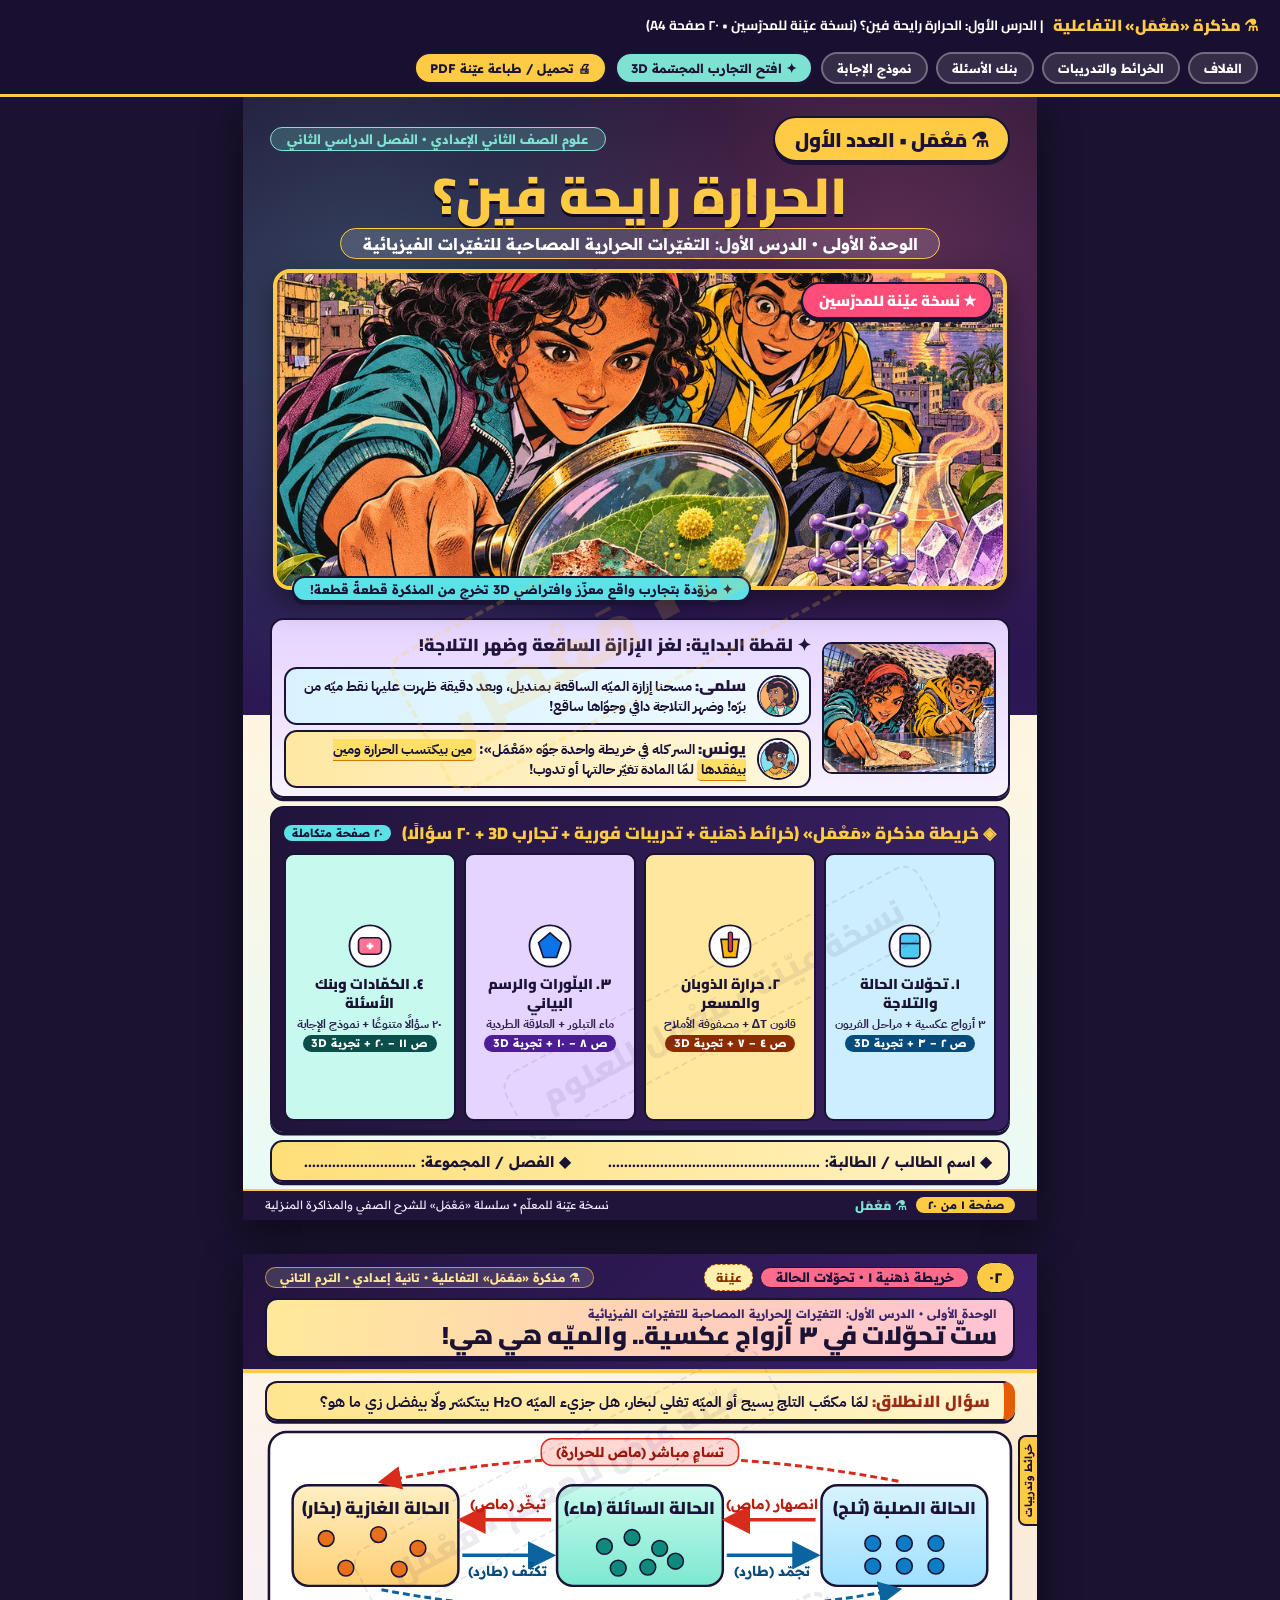
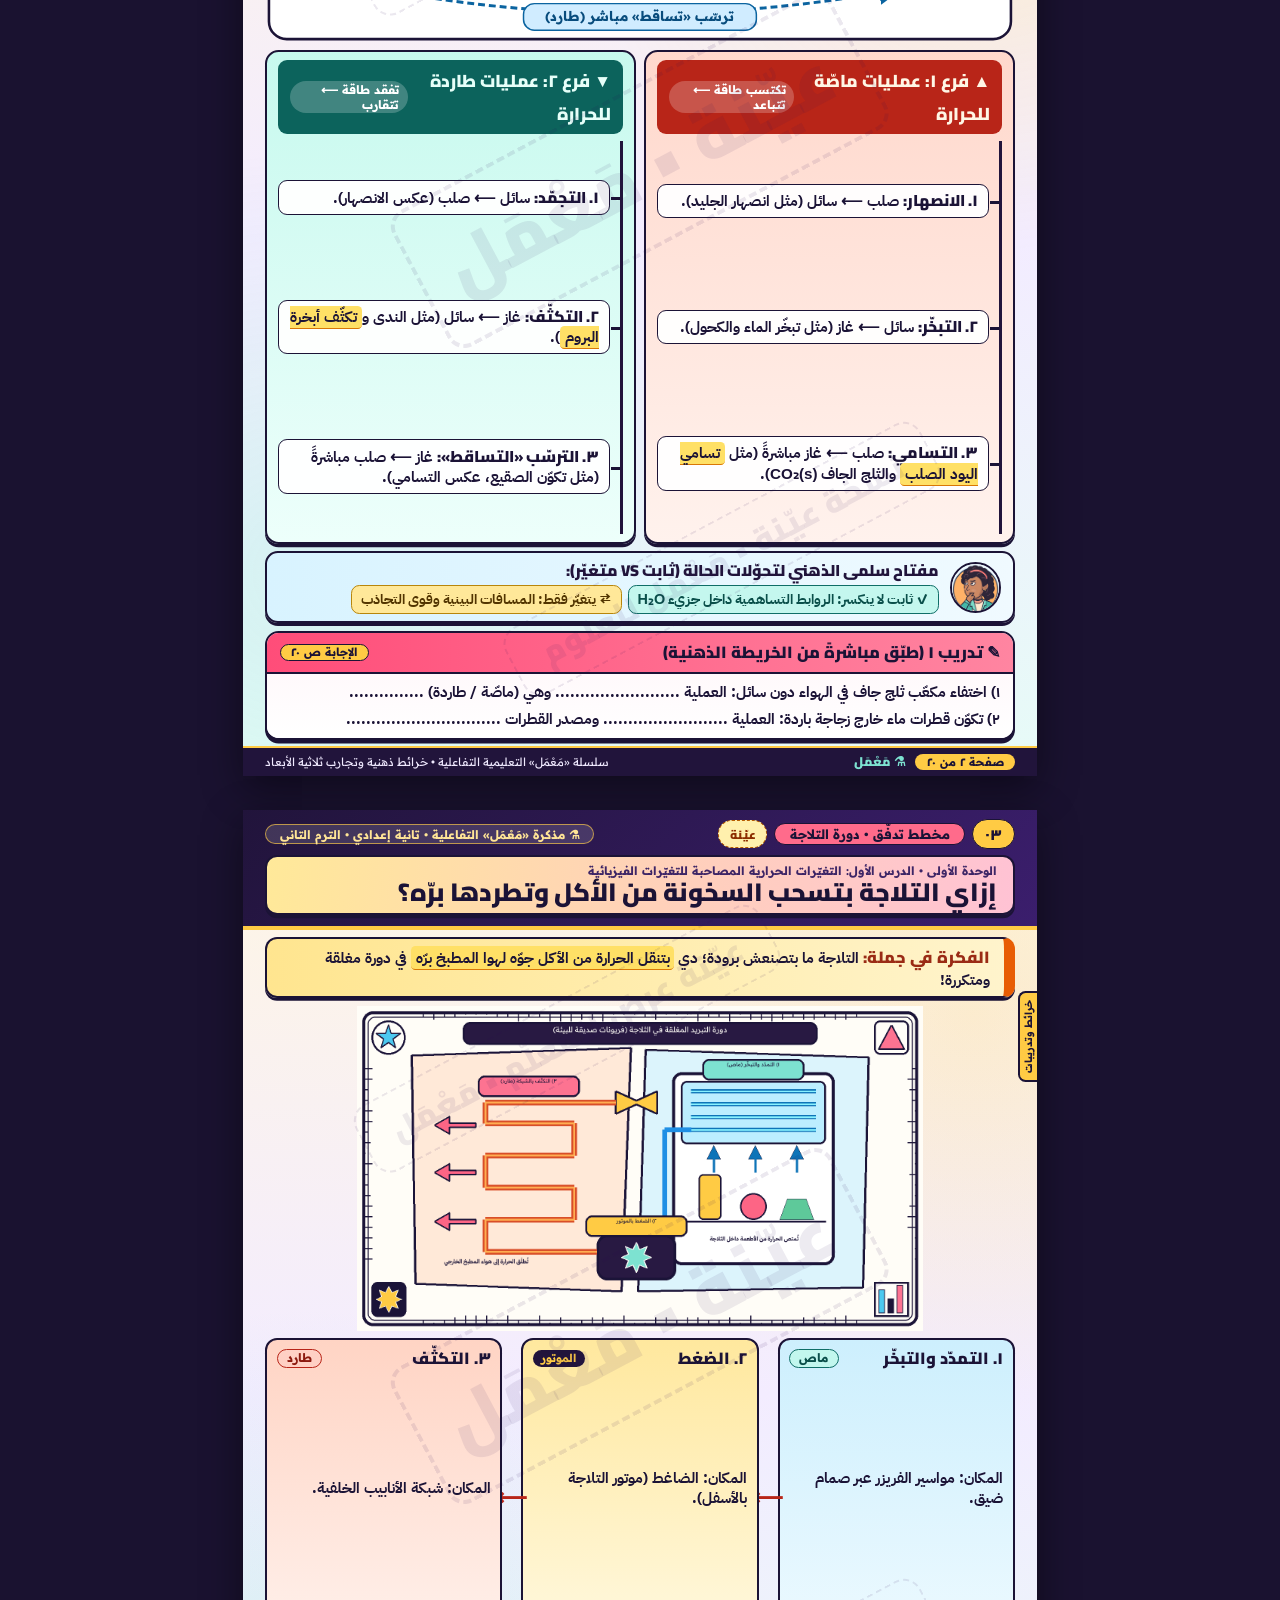
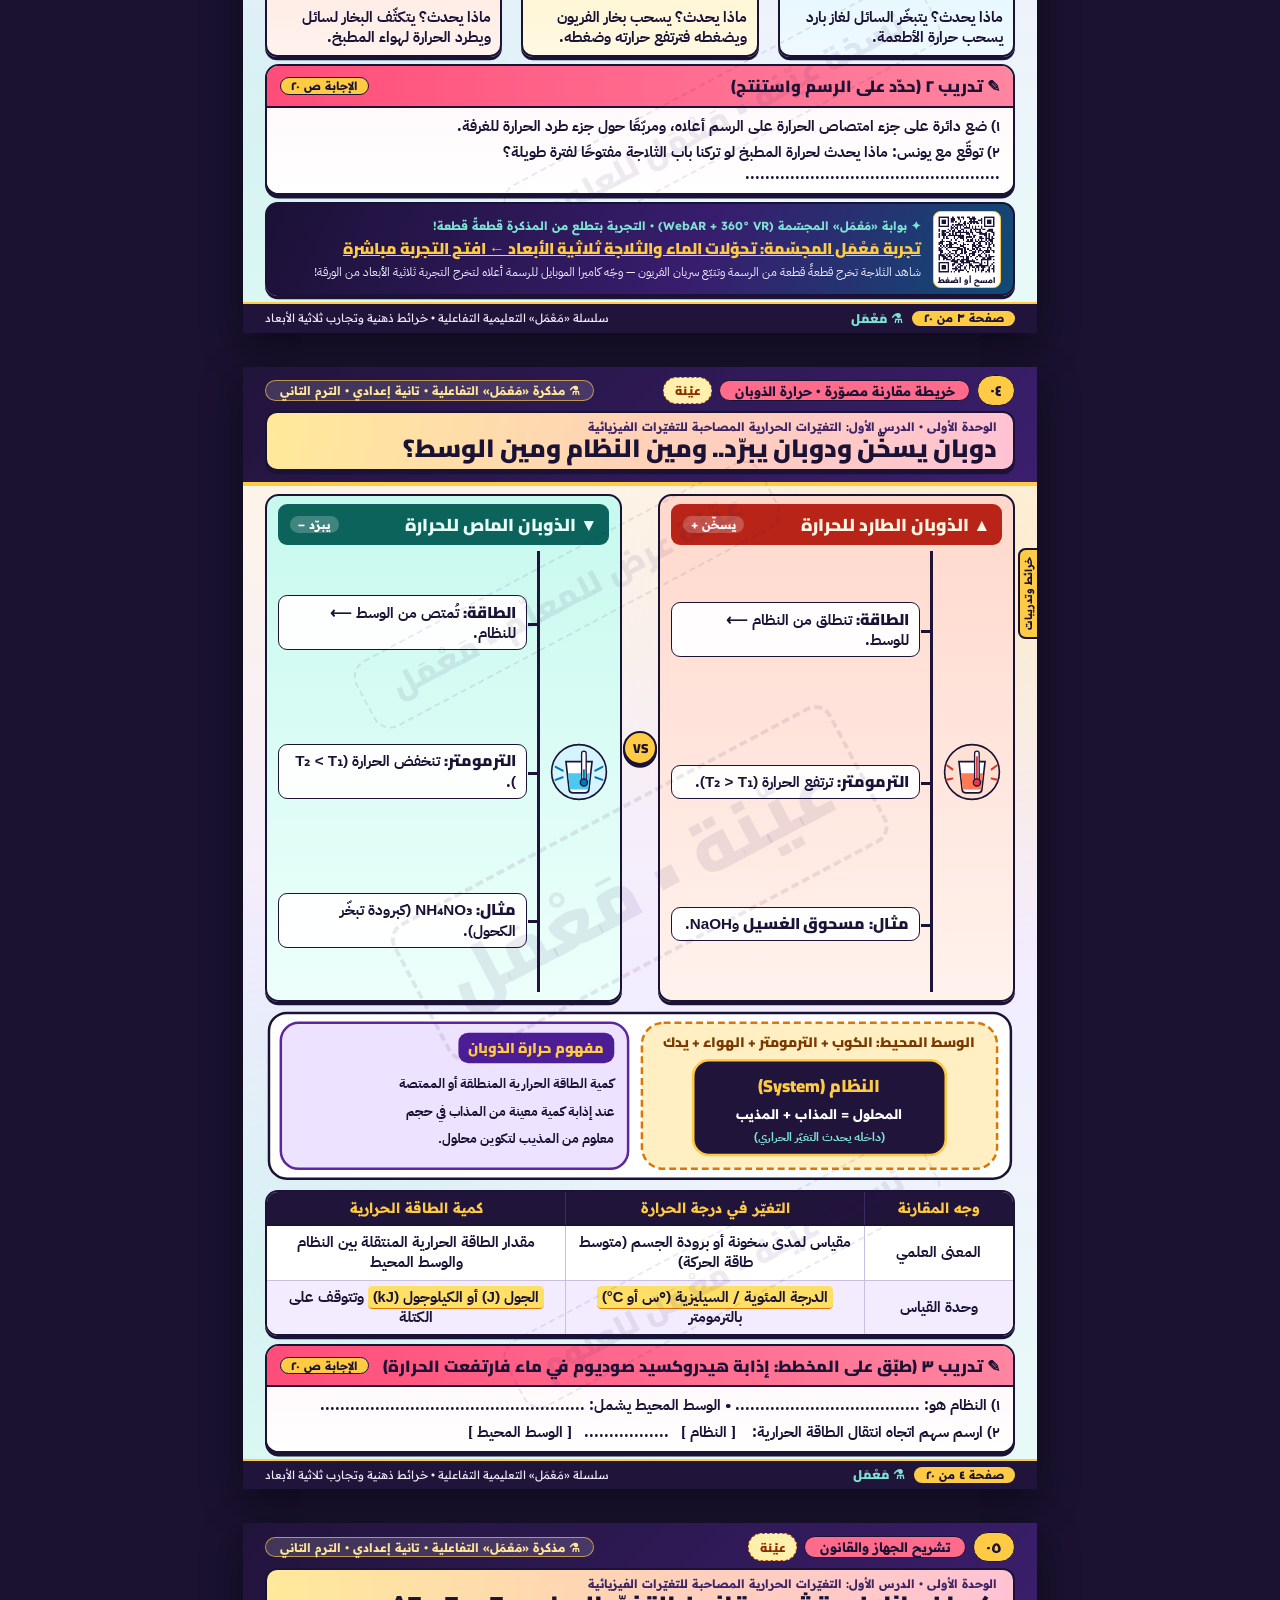
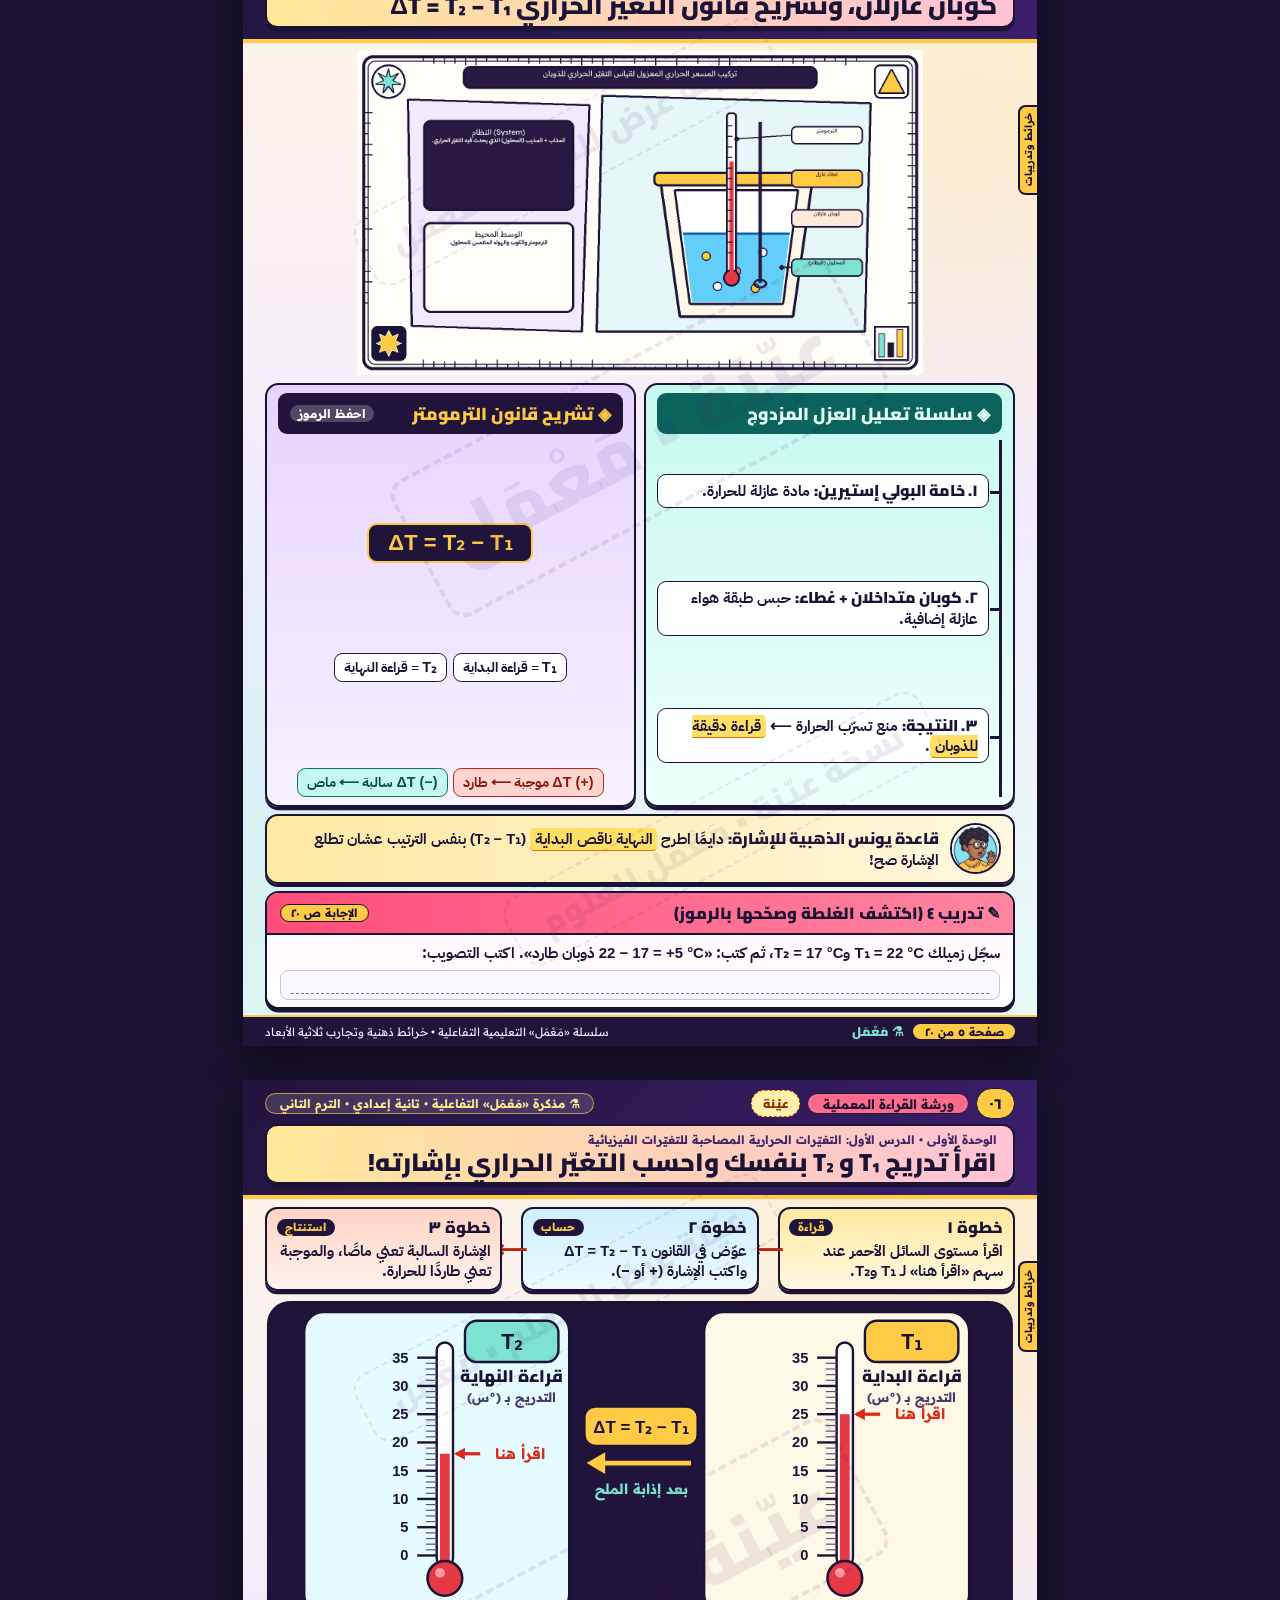
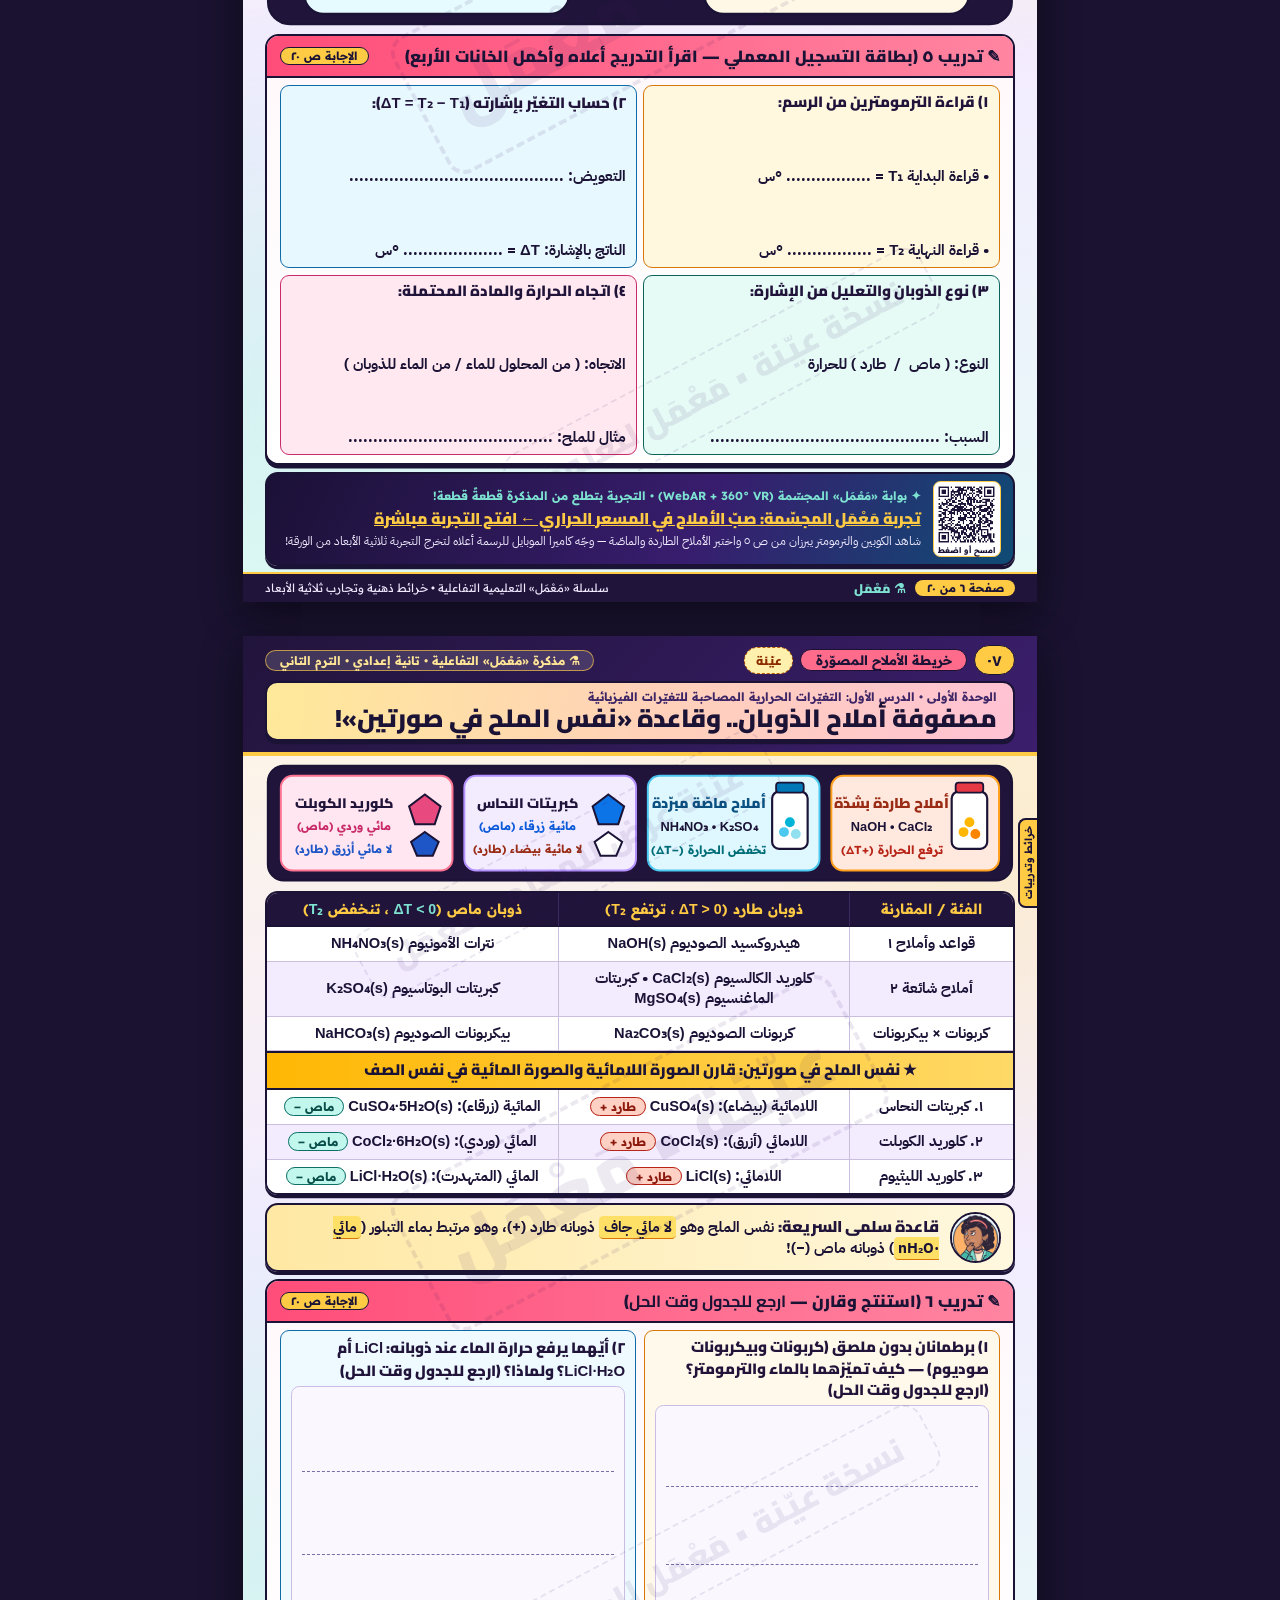
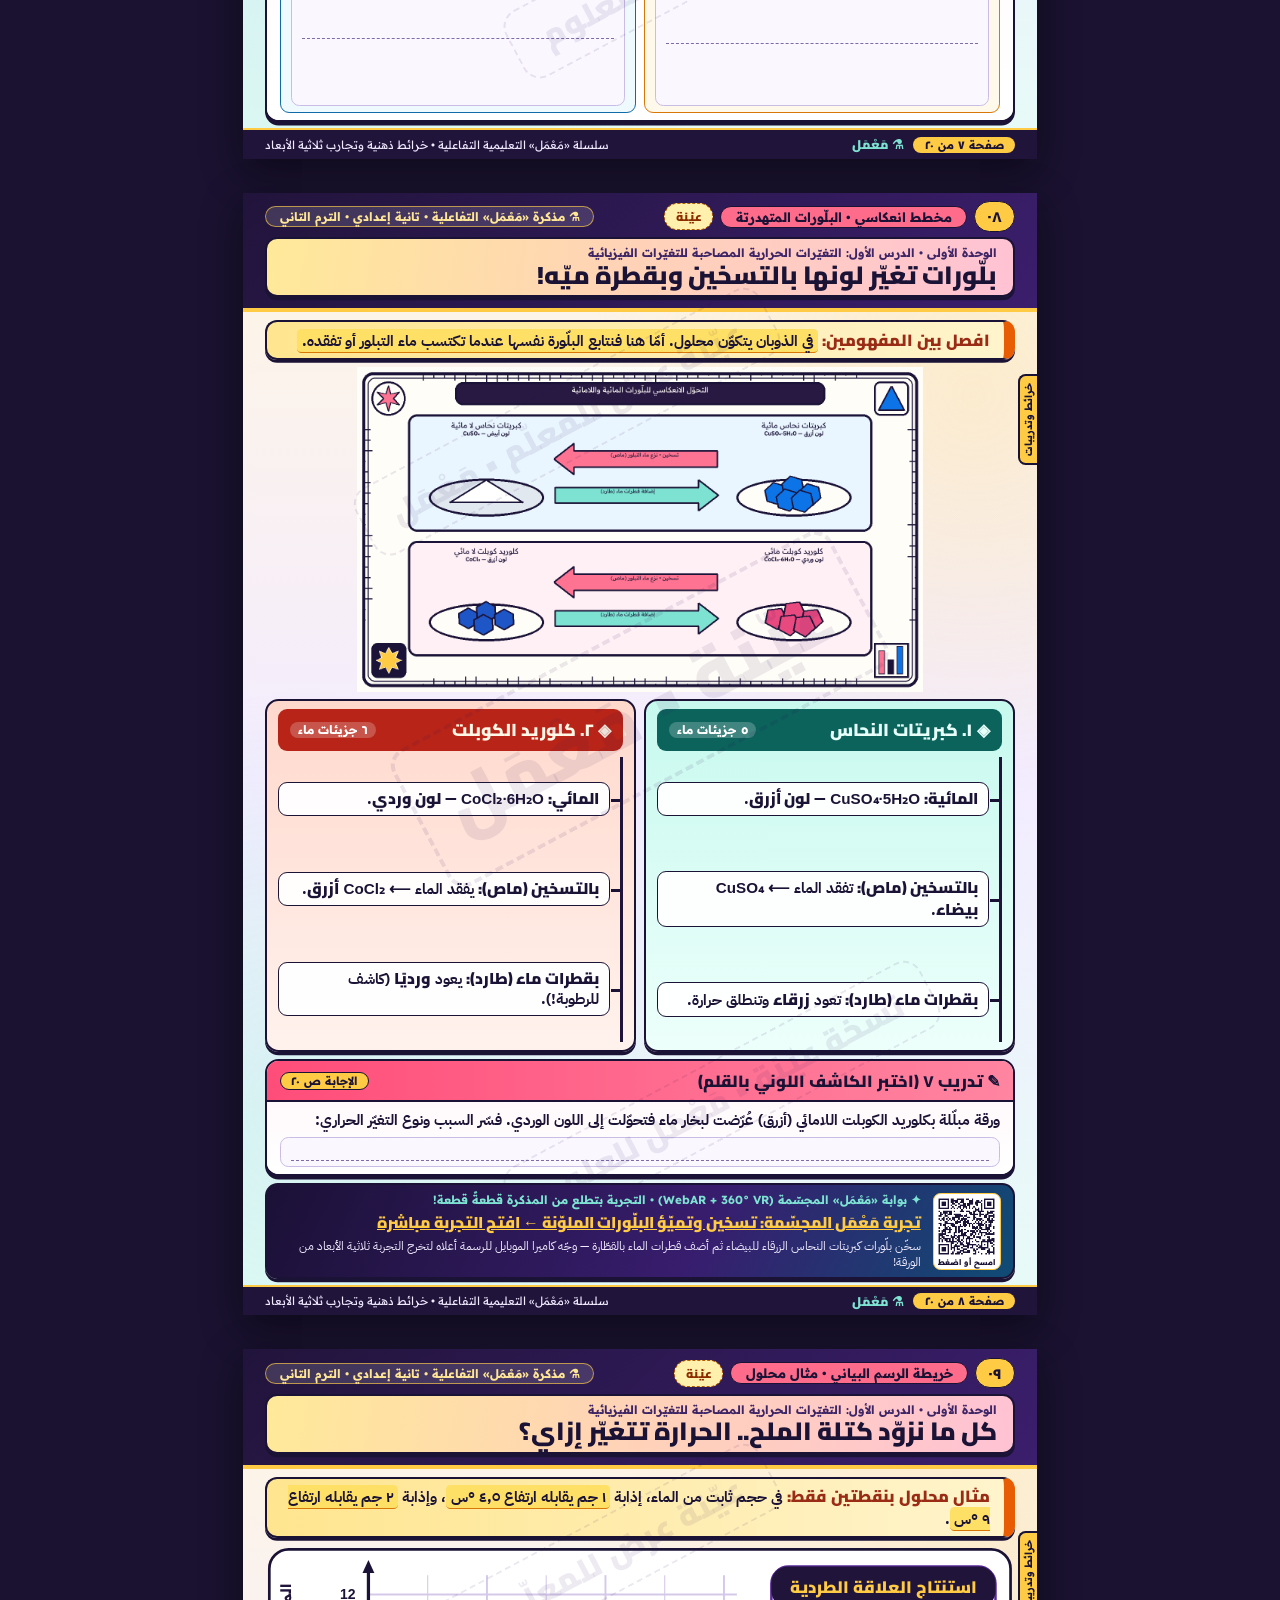
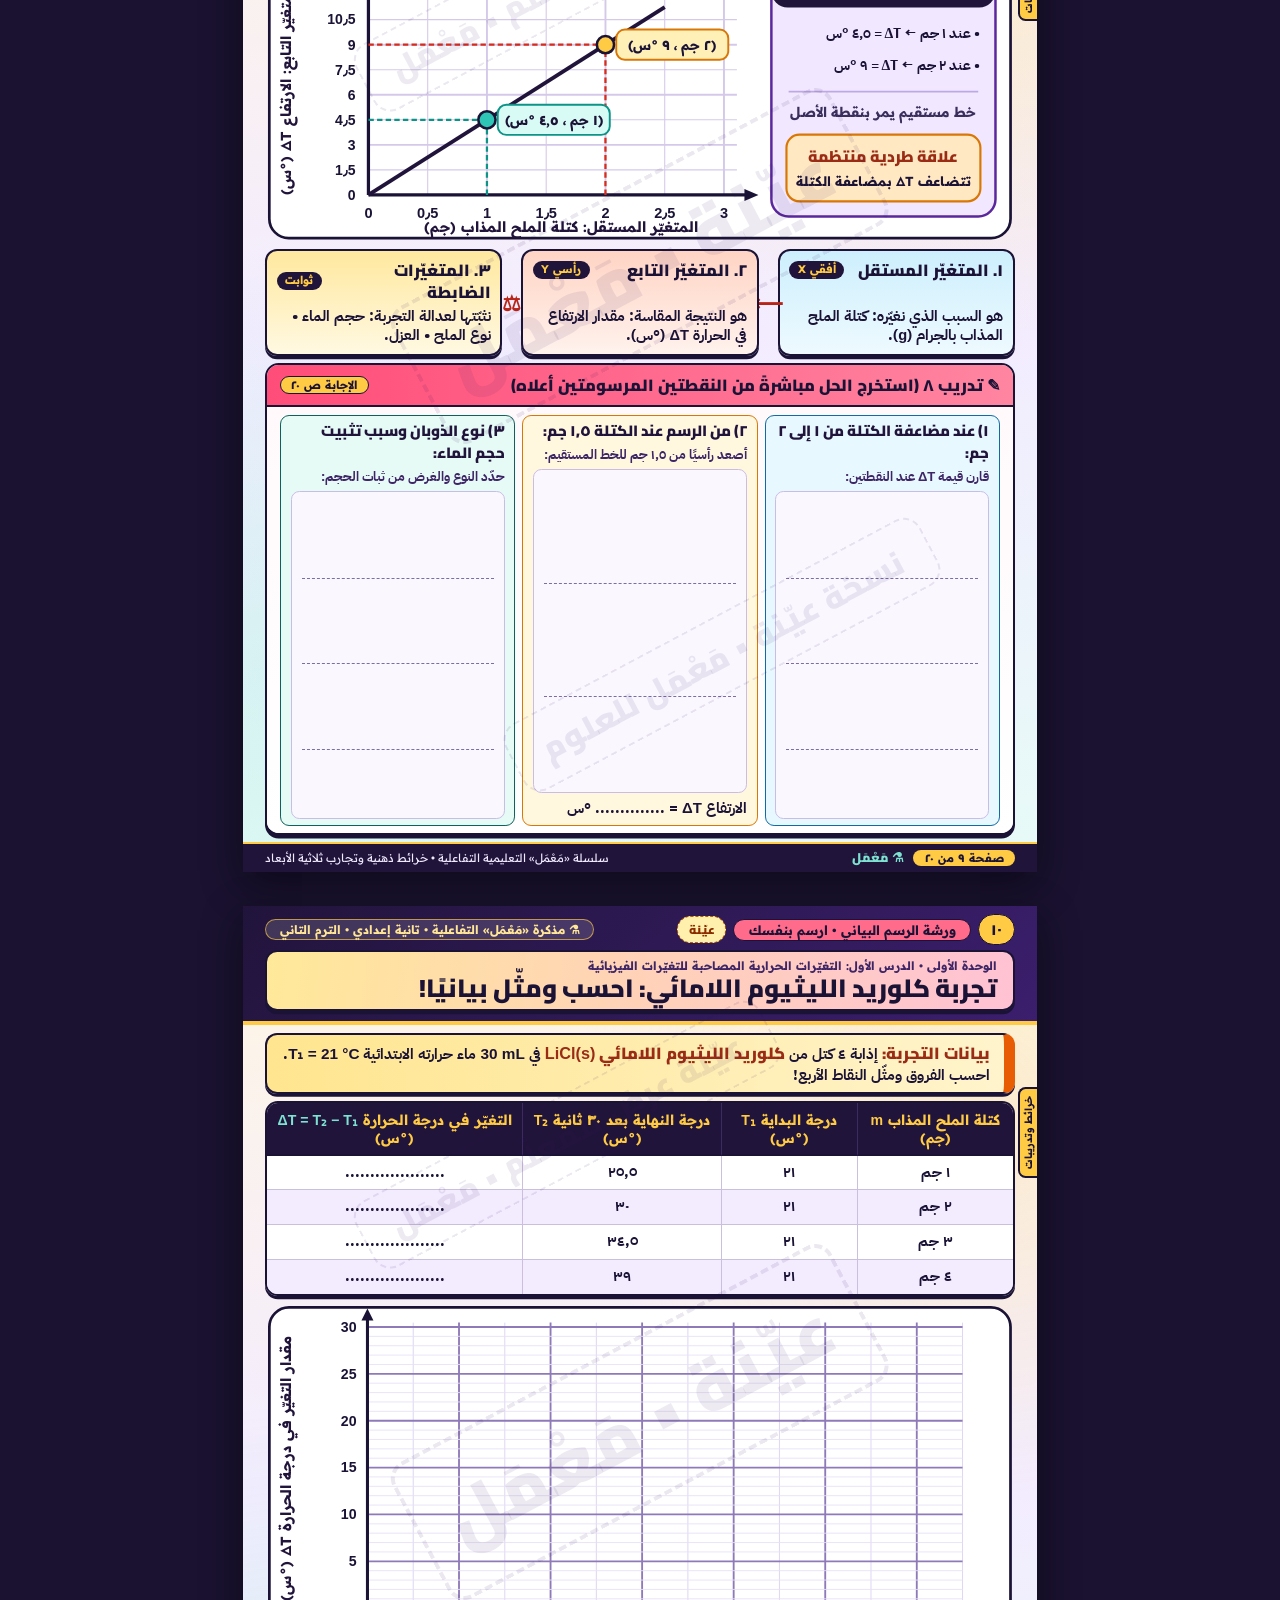
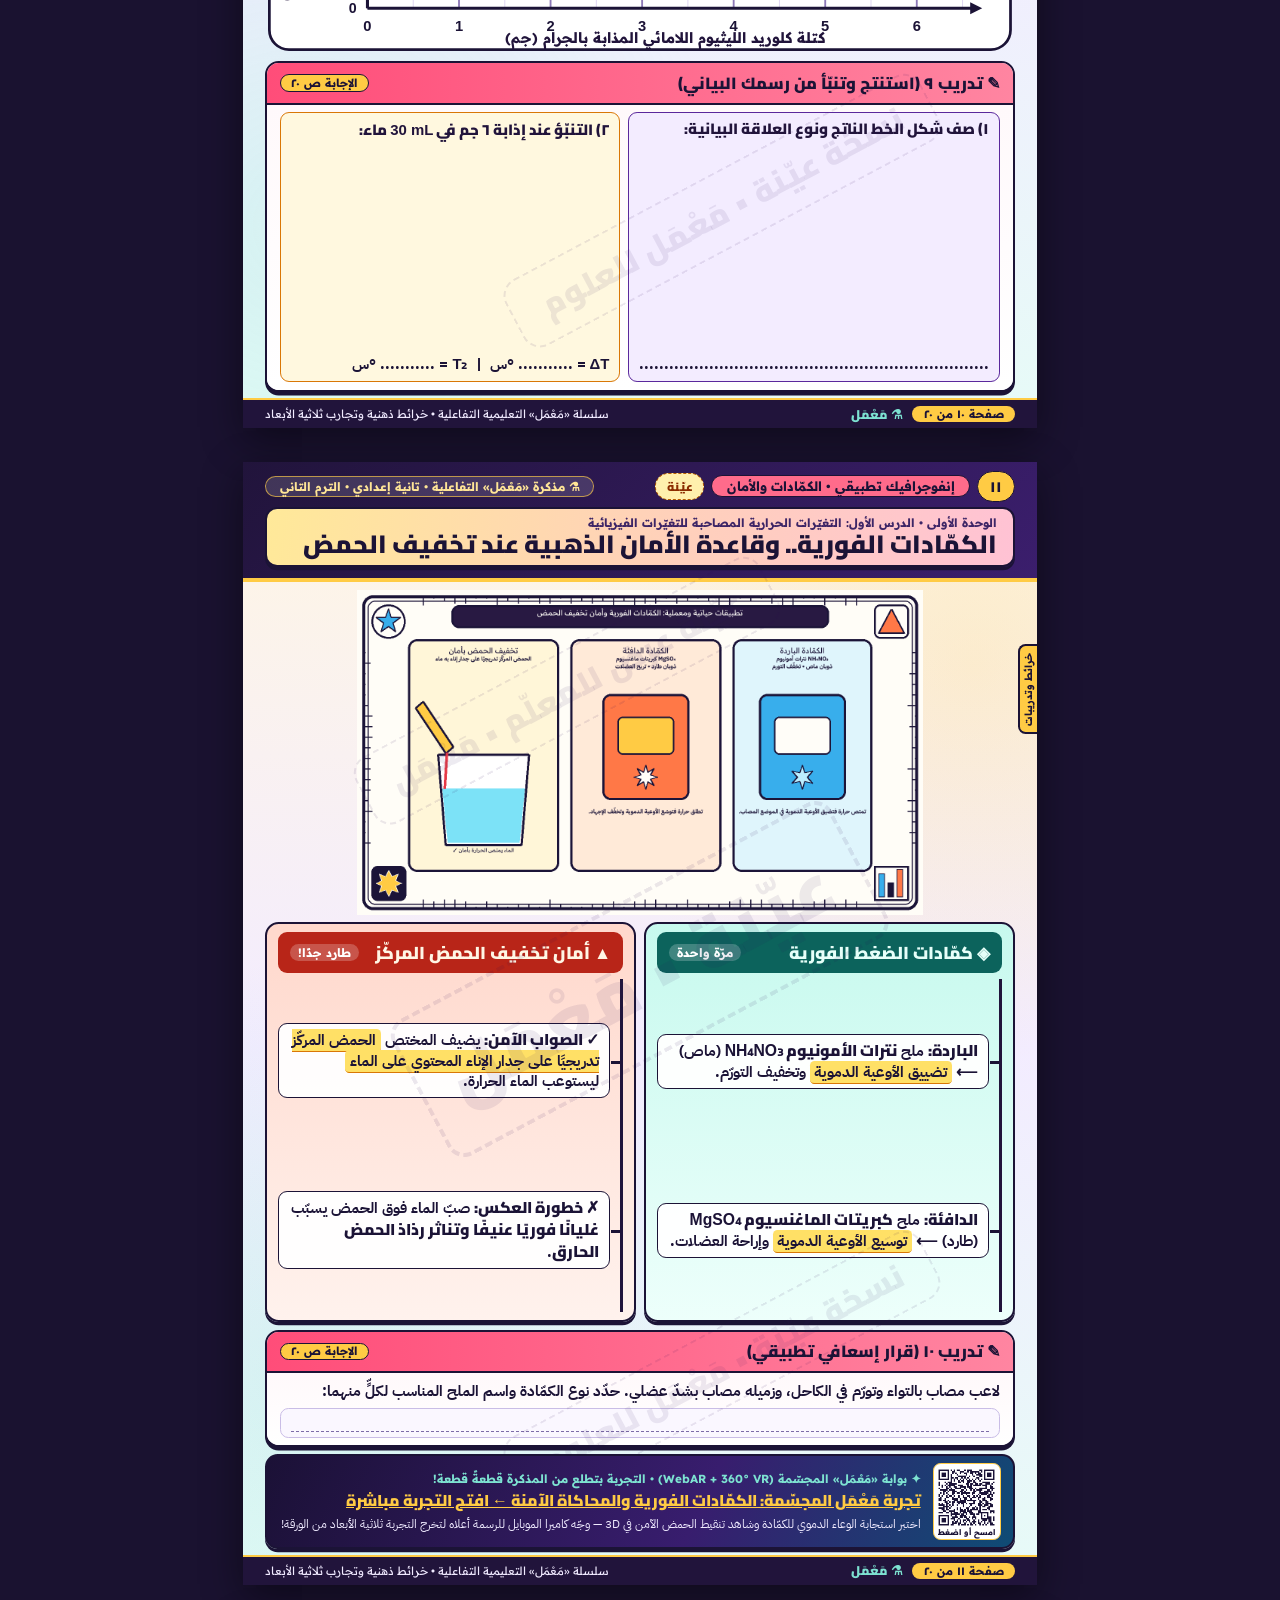
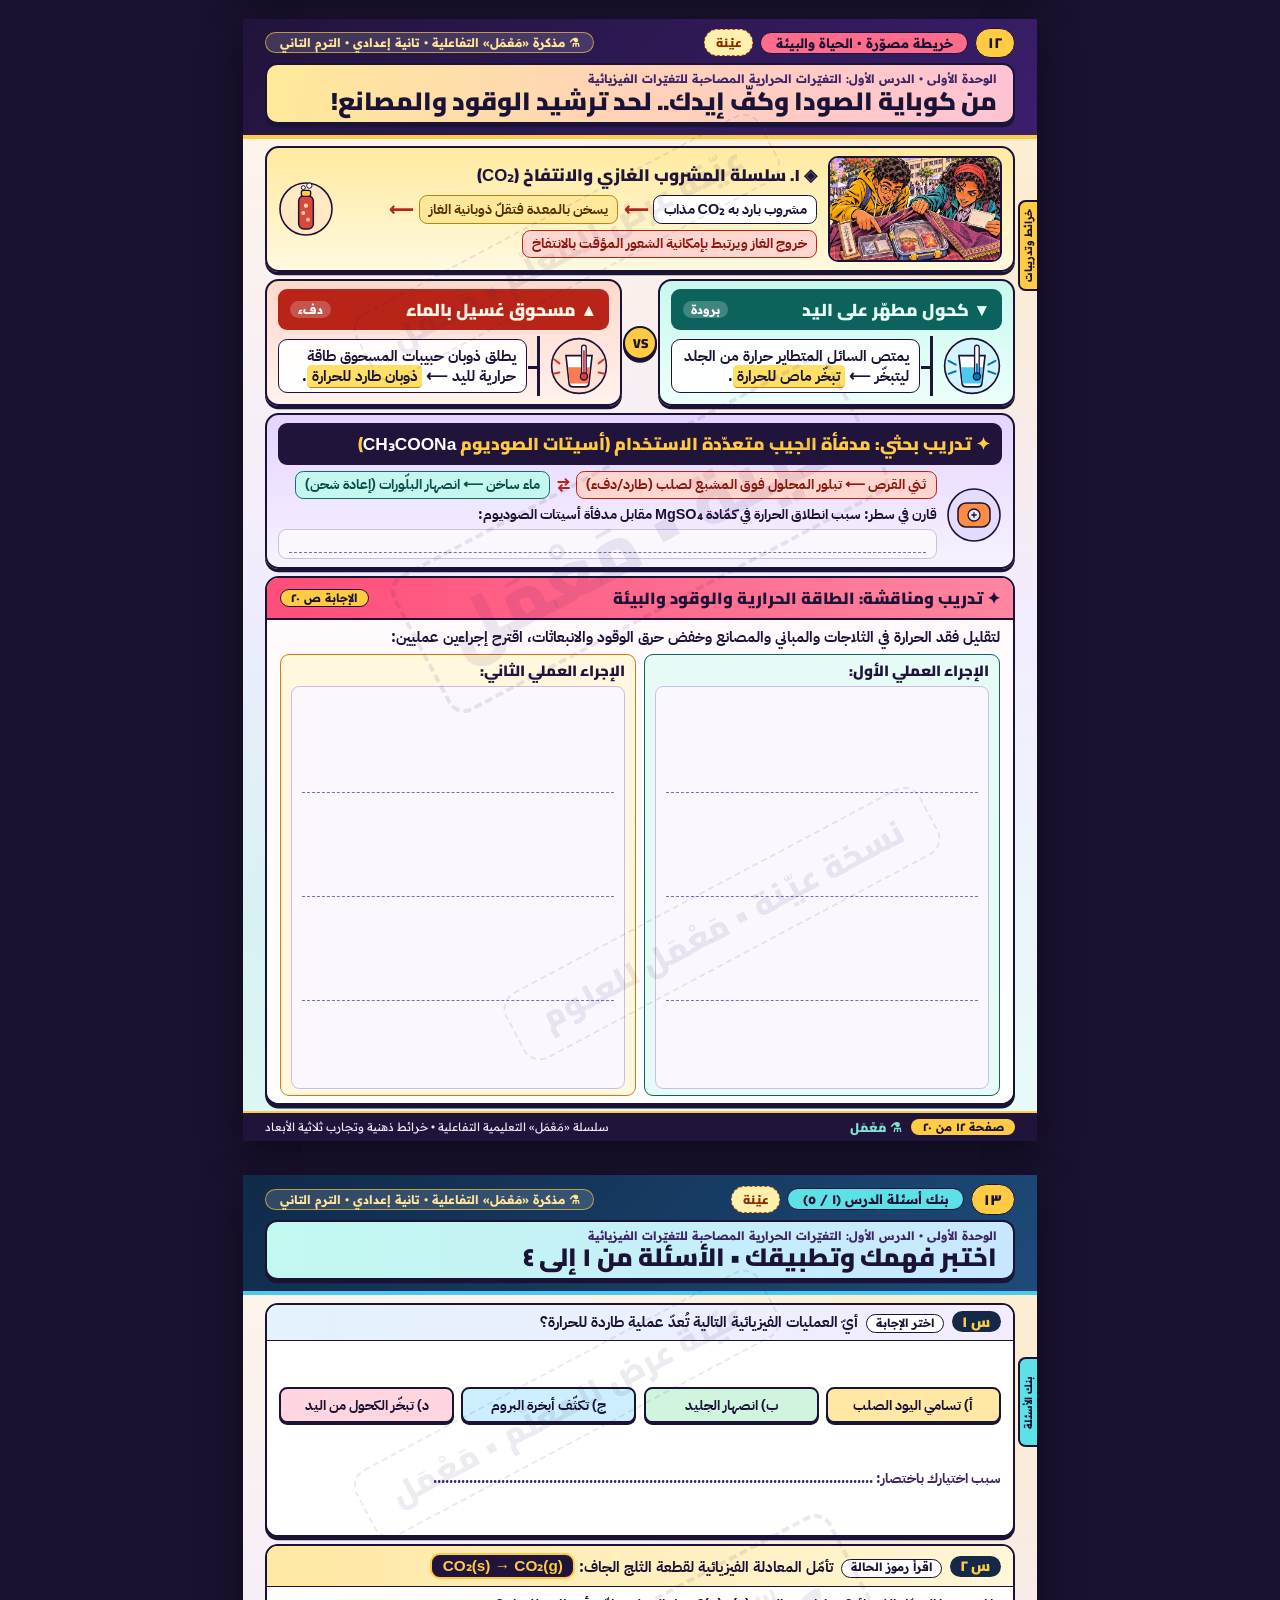
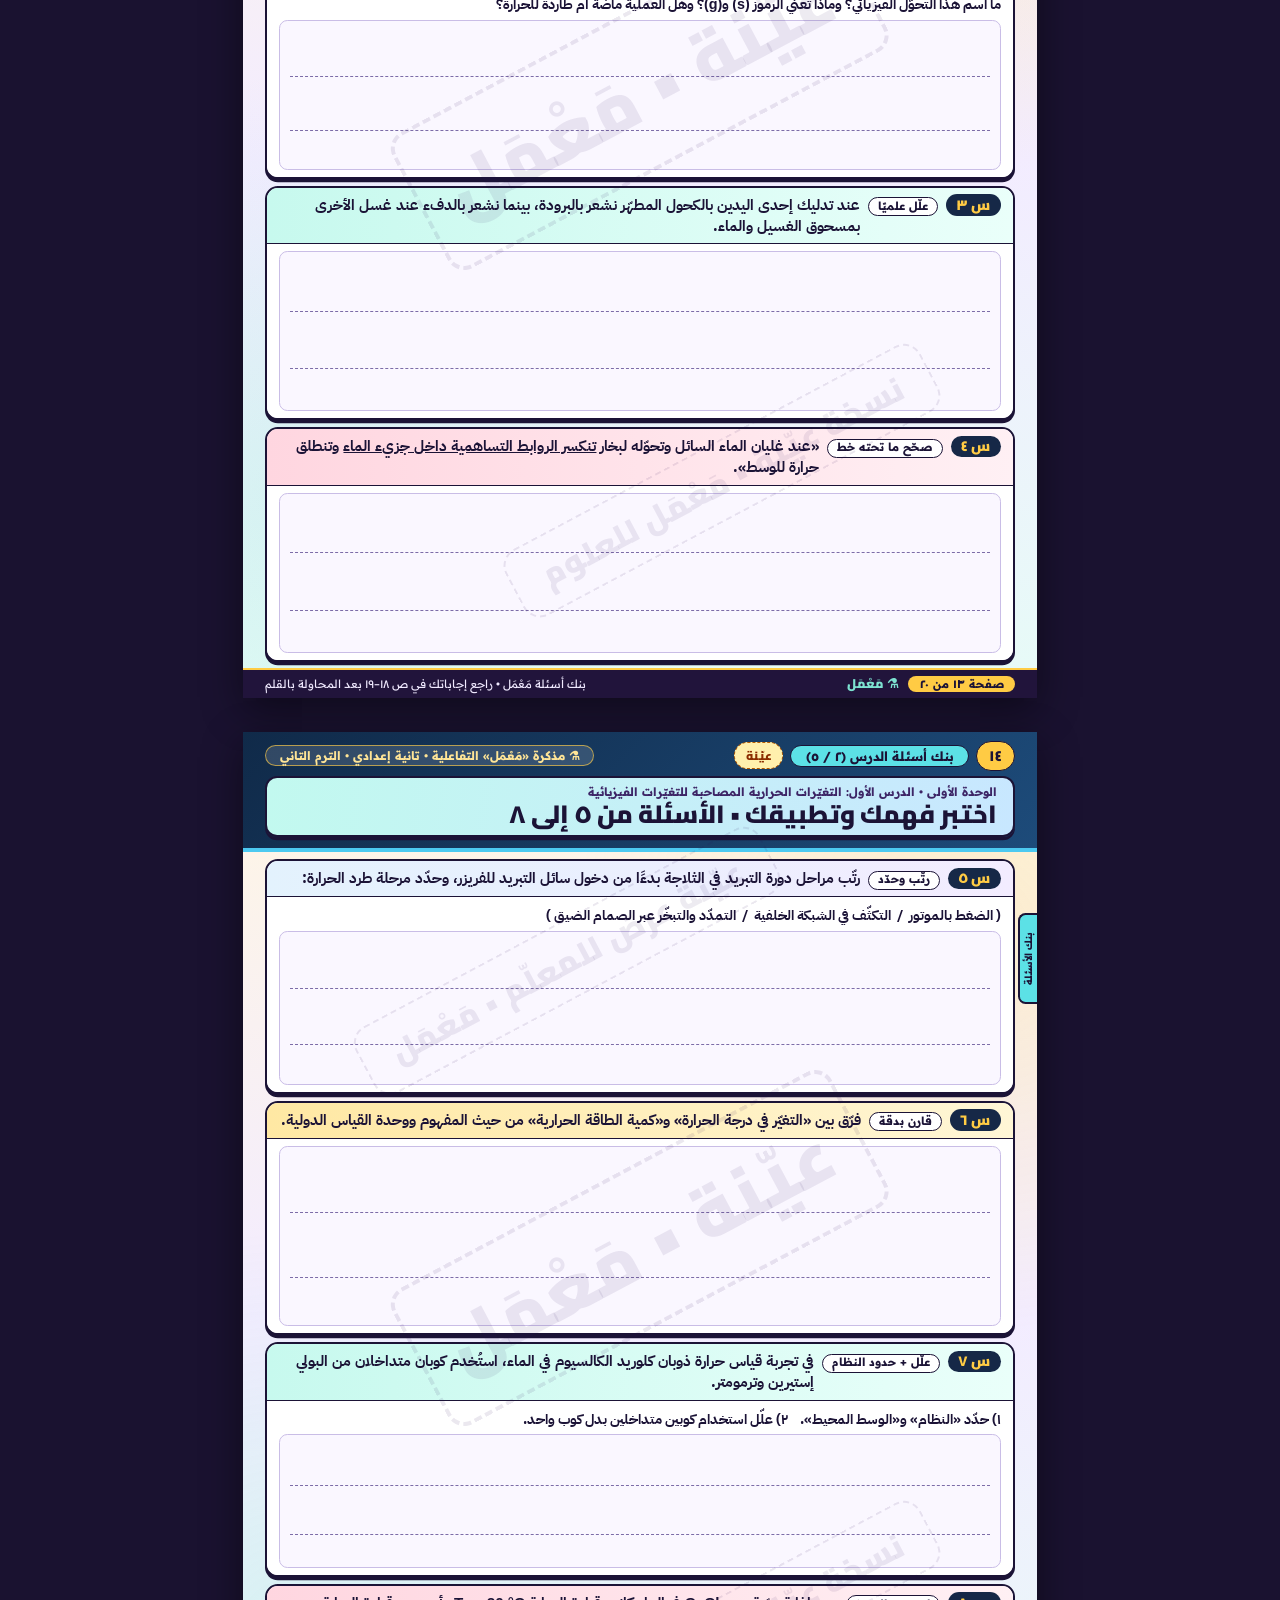
==== magazine.html @ da34228f "Publish the Ma3mal first lesson test package" ====
<!doctype html>
<html lang="ar" dir="rtl">
<head>
  <meta charset="utf-8">
  <meta name="viewport" content="width=device-width, initial-scale=1">
  <link rel="icon" href="data:,">
  <title>مذكرة مَعْمَل | الدرس الأول: الحرارة رايحة فين؟ (نسخة عيّنة • ٢٠ صفحة + واقع معزّز وافتراضي)</title>
  <style>
@font-face {
  font-family: KDisplay;
  src: url('./fonts/Cairo-Variable.ttf') format('truetype');
  font-weight: 200 900;
}
@font-face {
  font-family: KUI;
  src: url('./fonts/ReadexPro-Variable.ttf') format('truetype');
  font-weight: 200 700;
}
@font-face {
  font-family: KBody;
  src: url('./fonts/IBMPlexSansArabic-Regular.ttf') format('truetype');
  font-weight: 400;
}
@font-face {
  font-family: KBody;
  src: url('./fonts/IBMPlexSansArabic-Bold.ttf') format('truetype');
  font-weight: 700;
}

@page { size: A4 portrait; margin: 0; }

* { box-sizing: border-box; -webkit-print-color-adjust: exact; print-color-adjust: exact; }
html, body {
  margin: 0; padding: 0;
  background: #1a1230;
  font-family: KBody, Tahoma, sans-serif;
  color: #1b1336;
  direction: rtl;
}

.page {
  width: 210mm;
  height: 297mm;
  background:
    radial-gradient(circle at 92% 18%, rgba(255, 203, 68, 0.18) 0%, transparent 34%),
    radial-gradient(circle at 8% 82%, rgba(125, 226, 209, 0.2) 0%, transparent 36%),
    linear-gradient(180deg, #fff6e3 0%, #f3ecff 52%, #e6fbf7 100%);
  position: relative;
  overflow: hidden;
  page-break-after: always;
  break-after: page;
  margin: 0 auto 9mm auto;
  box-shadow: 0 12px 38px rgba(0,0,0,0.45);
  display: flex;
  flex-direction: column;
}
.page:last-child { page-break-after: auto; break-after: auto; }

@media print {
  html, body { background: #fffdf8; }
  .page { margin: 0; box-shadow: none; }
  .screen-toolbar { display: none !important; }
}

/* ============================================================================
 * DIAGONAL PUBLISHER SAMPLE WATERMARK («عيّنة • مَعْمَل»)
 * ============================================================================ */
.wm-layer {
  position: absolute; inset: 0; z-index: 45; pointer-events: none; overflow: hidden;
}
.wm-stamp {
  position: absolute;
  font-family: KDisplay, sans-serif;
  font-weight: 900;
  color: rgba(45, 20, 90, 0.085);
  border: 1.2mm dashed rgba(45, 20, 90, 0.095);
  border-radius: 5mm;
  padding: 1.5mm 8mm;
  transform: rotate(-28deg);
  white-space: nowrap;
  letter-spacing: 1px;
}
.wm-center {
  top: 46%; left: 50%;
  transform: translate(-50%, -50%) rotate(-28deg);
  font-size: 54pt;
}
.wm-top {
  top: 17%; left: 12%;
  font-size: 24pt;
  border-width: 0.7mm;
}
.wm-bot {
  bottom: 16%; right: 10%;
  font-size: 24pt;
  border-width: 0.7mm;
}
.cover-page .wm-center {
  color: rgba(255, 203, 68, 0.16);
  border-color: rgba(255, 203, 68, 0.2);
}

/* Browser Preview Toolbar */
.screen-toolbar {
  position: sticky; top: 0; z-index: 99;
  background: rgba(25, 16, 48, 0.96);
  backdrop-filter: blur(10px);
  color: #fff;
  padding: 10px 22px;
  display: flex; justify-content: space-between; align-items: center; gap: 12px; flex-wrap: wrap;
  border-bottom: 3px solid #ffcb44;
  font-family: KUI, sans-serif;
}
.tb-brand { display: flex; align-items: center; gap: 10px; font-family: KDisplay, sans-serif; font-weight: 900; font-size: 16px; color: #ffcb44; }
.tb-brand span { color: #fff; font-weight: 700; font-size: 13.5px; }
.tb-actions { display: flex; gap: 8px; flex-wrap: wrap; align-items: center; }
.screen-toolbar a {
  background: #ffcb44; color: #1b1336; border: 2px solid #1b1336;
  border-radius: 99px; padding: 6px 14px; font-family: KUI, sans-serif;
  font-weight: 700; font-size: 12.5px; text-decoration: none;
  box-shadow: 0 2px 0 #1b1336;
}
.screen-toolbar a.mint-btn { background: #7de2d1; }
.screen-toolbar a.ghost-btn { background: rgba(255,255,255,0.12); color: #fff; border-color: rgba(255,255,255,0.3); box-shadow: none; }

/* Interior Page Header Chrome (Tight 5.5mm side margins!) */
.pg-head {
  background: linear-gradient(135deg, #21143b 0%, #3b1e6d 100%);
  padding: 2.3mm 5.8mm 2.9mm 5.8mm;
  border-bottom: 1.2mm solid #ffcb44;
}
.pg-head.mode-qbank { background: linear-gradient(135deg, #102a49 0%, #1d4b7a 100%); border-bottom-color: #4cc9f0; }
.pg-head.mode-key { background: linear-gradient(135deg, #331545 0%, #581f6e 100%); border-bottom-color: #fd7391; }

.pg-topbar { display: flex; justify-content: space-between; align-items: center; margin-bottom: 1.4mm; }
.pg-topbar-right { display: flex; align-items: center; gap: 1.8mm; }
.pg-chip-num {
  background: #ffcb44; color: #1b1336;
  font-family: KDisplay, sans-serif; font-weight: 900; font-size: 11pt;
  padding: 0.2mm 3.2mm; border-radius: 99px; border: 0.5mm solid #1b1336;
}
.pill-cat {
  background: #ff6b8b; color: #1b1336;
  font-family: KUI, sans-serif; font-weight: 700; font-size: 9.8pt;
  padding: 0.5mm 3.8mm; border-radius: 99px; border: 0.5mm solid #1b1336;
}
.mode-qbank .pill-cat { background: #5ce1e6; }
.mode-key .pill-cat { background: #ffcb44; }
.sample-pill {
  background: #fff0ad; color: #8c2d00;
  font-family: KDisplay, sans-serif; font-weight: 900; font-size: 9pt;
  padding: 0.3mm 2.8mm; border-radius: 99px; border: 0.45mm dashed #b85d00;
}

.brand-badge {
  background: rgba(255, 255, 255, 0.14); color: #ffe596;
  font-family: KUI, sans-serif; font-weight: 700; font-size: 9pt;
  padding: 0.5mm 3.6mm; border-radius: 99px; border: 0.4mm solid rgba(255, 203, 68, 0.65);
}
.hero-title-band {
  background: linear-gradient(98deg, #ffe999 0%, #ffd2b8 50%, #ffc2d4 100%);
  border: 0.65mm solid #1b1336;
  border-radius: 3.2mm;
  padding: 1.6mm 4.2mm;
  box-shadow: 0 0.85mm 0 #1b1336;
}
.mode-qbank .hero-title-band { background: linear-gradient(98deg, #c2f9ef 0%, #c8e7ff 100%); }
.mode-key .hero-title-band { background: linear-gradient(98deg, #ffeaa7 0%, #f3d5ff 100%); }

.st-sub { font-family: KUI, sans-serif; font-size: 8.8pt; font-weight: 700; color: #3d2566; }
.hero-title-band h1 {
  margin: 0.1mm 0 0;
  font-family: KDisplay, sans-serif;
  font-weight: 900;
  font-size: 18.8pt;
  color: #1b1336;
  line-height: 1.15;
}

.unit-tab {
  position: absolute; right: 0; top: 48mm;
  width: 5mm; height: 24mm;
  background: #ffcb44; color: #1b1336;
  border: 0.55mm solid #1b1336; border-right: 0;
  border-radius: 2mm 0 0 2mm;
  display: flex; align-items: center; justify-content: center;
}
.unit-tab.mode-qbank { background: #5ce1e6; }
.unit-tab.mode-key { background: #ff6b8b; }
.unit-tab span {
  writing-mode: vertical-rl; transform: rotate(180deg);
  font-family: KUI, sans-serif; font-weight: 700; font-size: 7.6pt;
}

/* TIGHT ZERO-GAP FULL-HEIGHT FLEX BODY! */
.pg-body {
  flex: 1;
  padding: 2mm 5.8mm 9.6mm 5.8mm;
  display: flex;
  flex-direction: column;
  gap: 1.9mm;
}

.grid-2 { display: grid; grid-template-columns: 1fr 1fr; gap: 2.2mm; }
.grid-2.grow-grid { flex: 1; align-items: stretch; }
.grid-4-cells { display: grid; grid-template-columns: 1fr 1fr; gap: 1.8mm; flex: 1; }
.grid-3-cells { display: grid; grid-template-columns: 1fr 1fr 1fr; gap: 1.8mm; flex: 1; }

.pg-foot {
  position: absolute; bottom: 0; left: 0; right: 0;
  height: 8mm;
  padding: 0 5.8mm;
  background: #21143b;
  border-top: 0.65mm solid #ffcb44;
  display: flex; justify-content: space-between; align-items: center;
  font-size: 8.6pt; color: #f0eaff;
  font-family: KUI, sans-serif;
}
.pg-foot-right { display: flex; align-items: center; gap: 2.5mm; }
.pg-num {
  background: #ffcb44; color: #1b1336;
  font-weight: 700; font-size: 8.5pt;
  padding: 0.25mm 3mm; border-radius: 99px;
}
.pg-foot-brand { font-family: KDisplay, sans-serif; font-weight: 900; color: #7de2d1; font-size: 9.5pt; }

/* ============================================================================
 * COLORFUL MODULES, MIND-MAPS & FLUSH-HEADER «تدريب» BOXES (ZERO DEAD PADDING!)
 * ============================================================================ */
.q-opener {
  background: linear-gradient(90deg, #ffe58f 0%, #fff4cc 100%);
  border: 0.65mm solid #1b1336;
  border-right: 3mm solid #e85d04;
  border-radius: 3.2mm;
  padding: 1.8mm 3.6mm;
  font-size: 11.5pt;
  font-weight: 700;
  line-height: 1.38;
  box-shadow: 0 0.75mm 0 #1b1336;
}
.q-opener b { font-family: KDisplay, sans-serif; font-weight: 900; color: #9a2b15; font-size: 12.2pt; }

.mmap-tree {
  border: 0.65mm solid #1b1336;
  border-radius: 3.6mm;
  padding: 2.1mm 3mm;
  background: #ffffff;
  box-shadow: 0 0.85mm 0 #1b1336;
  display: flex;
  flex-direction: column;
  justify-content: space-between;
  gap: 1.6mm;
}
.mmap-tree.endo { background: linear-gradient(180deg, #ffd8cc 0%, #fff2ed 100%); }
.mmap-tree.exo { background: linear-gradient(180deg, #c7f9ee 0%, #edfffb 100%); }
.mmap-tree.lav { background: linear-gradient(180deg, #e5d4ff 0%, #f7f2ff 100%); }
.mmap-tree.butter { background: linear-gradient(180deg, #ffea9f 0%, #fff9df 100%); }

.mmap-hub {
  background: #21143b; color: #ffcb44;
  font-family: KDisplay, sans-serif; font-weight: 900; font-size: 13pt;
  padding: 1.1mm 3mm; border-radius: 2.4mm;
  display: flex; justify-content: space-between; align-items: center;
}
.mmap-tree.endo .mmap-hub { background: #b82518; color: #fff6e5; }
.mmap-tree.exo .mmap-hub { background: #0c635c; color: #e6fff9; }
.mmap-hub-sub { font-family: KUI, sans-serif; font-size: 9pt; font-weight: 700; background: rgba(255,255,255,0.22); padding: 0.25mm 2.2mm; border-radius: 99px; color: #fff; }

.mmap-branches {
  display: flex; flex-direction: column; justify-content: space-around; gap: 1.4mm;
  padding-right: 2.6mm;
  border-right: 0.85mm solid #21143b;
  flex: 1;
}
.mmap-node {
  background: rgba(255, 255, 255, 0.95);
  border: 0.5mm solid #1b1336;
  border-radius: 2.4mm;
  padding: 1.4mm 2.6mm;
  font-size: 11.4pt;
  font-weight: 700;
  line-height: 1.36;
  position: relative;
}
.mmap-node::before {
  content: "";
  position: absolute; right: -3mm; top: 50%;
  width: 2.5mm; height: 0.8mm; background: #1b1336;
}
.mmap-node b { font-family: KDisplay, sans-serif; font-weight: 900; font-size: 11.8pt; color: #1b1336; }

/* Horizontal 3-Stage Process Flow */
.flow-3 {
  display: grid;
  grid-template-columns: 1fr 5mm 1fr 5mm 1fr;
  align-items: stretch;
  gap: 0;
}
.flow-arrow {
  display: flex; align-items: center; justify-content: center;
  font-family: KDisplay, sans-serif; font-weight: 900; font-size: 16pt; color: #b82518;
}
.flow-card {
  border: 0.65mm solid #1b1336;
  border-radius: 3.2mm;
  padding: 2mm 2.6mm;
  box-shadow: 0 0.85mm 0 #1b1336;
  display: flex; flex-direction: column; justify-content: space-between; gap: 0.9mm;
  font-size: 11pt; font-weight: 700; line-height: 1.36;
}
.flow-card.c1 { background: linear-gradient(180deg, #cdeffd 0%, #eefaff 100%); }
.flow-card.c2 { background: linear-gradient(180deg, #ffe89e 0%, #fff9e2 100%); }
.flow-card.c3 { background: linear-gradient(180deg, #ffd4c4 0%, #fff2ed 100%); }
.flow-step-head {
  display: flex; justify-content: space-between; align-items: center; gap: 1.5mm;
  font-family: KDisplay, sans-serif; font-weight: 900; font-size: 12.2pt; color: #1b1336;
}
.step-pill {
  background: #21143b; color: #ffcb44;
  font-family: KUI, sans-serif; font-size: 8.4pt; font-weight: 700;
  padding: 0.25mm 2.2mm; border-radius: 99px;
}

.vs-board { display: grid; grid-template-columns: 1fr 9.5mm 1fr; align-items: stretch; gap: 0; }
.vs-badge-col { display: flex; align-items: center; justify-content: center; }
.vs-circle {
  width: 9mm; height: 9mm; border-radius: 50%;
  background: #ffcb44; color: #1b1336; border: 0.65mm solid #1b1336;
  display: flex; align-items: center; justify-content: center;
  font-family: KDisplay, sans-serif; font-weight: 900; font-size: 9.8pt;
  box-shadow: 0 0.75mm 0 #1b1336;
}

.spot-svg { flex-shrink: 0; display: block; align-self: center; }
.card-with-illo { display: flex; align-items: stretch; gap: 2.4mm; flex: 1; }

.chain-row { display: flex; align-items: center; gap: 1.5mm; flex-wrap: wrap; }
.chain-chip {
  background: #ffffff; border: 0.5mm solid #1b1336; border-radius: 2.2mm;
  padding: 1mm 2.4mm; font-size: 10.8pt; font-weight: 700; line-height: 1.34;
}
.chain-chip.accent-red { background: #ffd6cf; color: #8c190e; border-color: #b82518; }
.chain-chip.accent-mint { background: #c4f7ee; color: #0a4f4a; border-color: #0f6e67; }
.chain-chip.accent-gold { background: #ffe899; color: #523500; border-color: #b8860b; }
.chain-arr { font-weight: 900; color: #b82518; font-size: 13pt; }

mark.hl {
  background: #ffe066;
  border-bottom: 0.4mm solid #d97706;
  border-radius: 1.2mm;
  color: #1b1336;
  padding: 0 1.2mm;
  font-weight: 700;
}

.char-tip {
  display: flex; align-items: center; gap: 2.8mm;
  background: linear-gradient(90deg, #d8f3ff 0%, #f0faff 100%);
  border: 0.65mm solid #1b1336;
  border-radius: 3.4mm; padding: 1.9mm 3.2mm;
  font-size: 11pt; font-weight: 700; line-height: 1.4;
  box-shadow: 0 0.8mm 0 #1b1336;
}
.char-tip.younes { background: linear-gradient(90deg, #ffe8a3 0%, #fff8df 100%); }
.char-tip img {
  width: 13.5mm; height: 13.5mm; border-radius: 50%;
  object-fit: cover; border: 0.65mm solid #1b1336; flex-shrink: 0; background: #fff;
}
.char-name { font-family: KDisplay, sans-serif; font-weight: 900; color: #21143b; font-size: 11.8pt; }

/* FLUSH-HEADER «تدريب» BOX — ZERO BLANK FOREHEAD OR DEAD SPACE! */
.train-box {
  background: #ffffff;
  border: 0.65mm solid #1b1336;
  border-radius: 3.6mm;
  overflow: hidden;
  box-shadow: 0 0.9mm 0 #1b1336;
  display: flex;
  flex-direction: column;
}
.train-box.grow-box { flex: 1; }
.train-head {
  background: linear-gradient(90deg, #ff4d79 0%, #ff85a1 100%);
  color: #1b1336;
  border-bottom: 0.55mm solid #1b1336;
  padding: 1.3mm 3.4mm;
  font-family: KDisplay, sans-serif; font-weight: 900; font-size: 12.2pt;
  display: flex; justify-content: space-between; align-items: center;
}
.train-tag {
  background: #ffcb44; color: #1b1336; font-family: KUI, sans-serif; font-size: 8.6pt; font-weight: 700;
  padding: 0.25mm 2.8mm; border-radius: 99px; border: 0.45mm solid #1b1336;
}
.train-body {
  padding: 2mm 3.4mm;
  background: linear-gradient(180deg, #fff9fb 0%, #ffffff 100%);
  font-size: 11.2pt; font-weight: 700; line-height: 1.44;
  flex: 1;
  display: flex; flex-direction: column; justify-content: space-around; gap: 1.4mm;
}
.train-cell {
  background: #f8f5ff;
  border: 0.5mm solid #b8a8dc;
  border-radius: 2.4mm;
  padding: 1.5mm 2.6mm;
  display: flex; flex-direction: column; justify-content: space-between; gap: 1mm;
}
.train-cell b { color: #21143b; font-family: KDisplay, sans-serif; font-weight: 900; }

.ans-pad {
  background: #faf7ff;
  border: 0.45mm solid #c9bde6;
  border-radius: 2.2mm;
  padding: 0.6mm 2.6mm 1.2mm 2.6mm;
  flex: 1;
  display: flex; flex-direction: column; justify-content: space-evenly;
}
.pad-line {
  min-height: 5.6mm;
  border-bottom: 0.45mm dashed #7c6ca8;
}

.plate-img {
  width: 100%; max-height: 86mm; object-fit: contain;
  display: block; border-radius: 3.2mm; margin: 0 auto;
}
.vec-svg { width: 100%; height: auto; display: block; }

/* VIP Hologram AR/VR Gateway Ticket */
.ar-gateway {
  position: relative; z-index: 50;
  background: linear-gradient(115deg, #1b1136 0%, #381d6e 58%, #0f4c75 100%);
  color: #ffffff;
  border: 0.65mm solid #1b1336;
  border-radius: 3.4mm;
  padding: 1.8mm 3.2mm;
  display: flex; align-items: center; gap: 3.2mm;
  box-shadow: 0 0.85mm 0 #1b1336;
}
.qr-box {
  width: 18mm; background: #fff;
  padding: 0.9mm 0.9mm 0.4mm 0.9mm; border-radius: 2mm; flex-shrink: 0;
  display: flex; flex-direction: column; align-items: center; text-decoration: none;
  border: 0.5mm solid #ffcb44;
}
.qr-box img { width: 15.6mm; height: 15.6mm; display: block; }
.qr-box span { font-family: KUI, sans-serif; font-size: 6pt; font-weight: 700; color: #1b1336; margin-top: 0.2mm; }
.ar-gw-eyebrow { font-family: KUI, sans-serif; font-size: 8.8pt; color: #7de2d1; font-weight: 700; }
.ar-gw-title { font-family: KDisplay, sans-serif; font-size: 11.8pt; font-weight: 900; margin: 0.2mm 0; }
.ar-gw-title a { color: #ffcb44; text-decoration: underline; }
.ar-gw-sub { font-size: 9.2pt; color: #f0ebff; line-height: 1.32; }

/* Scientific Tables */
table.k-table {
  width: 100%; border-collapse: separate; border-spacing: 0;
  font-size: 11pt; font-weight: 700; direction: rtl;
  border: 0.65mm solid #1b1336; border-radius: 3.4mm; overflow: hidden;
  box-shadow: 0 0.85mm 0 #1b1336;
}
table.k-table th {
  background: #21143b; color: #ffcb44;
  font-family: KUI, sans-serif; font-weight: 700; font-size: 10.6pt;
  padding: 1.9mm 2.4mm; border-bottom: 0.55mm solid #1b1336; border-left: 0.45mm solid #3c2a63; text-align: center;
}
table.k-table th:last-child { border-left: 0; }
table.k-table td {
  background: #ffffff; padding: 1.85mm 2.4mm;
  border-bottom: 0.45mm solid #cbbfe0; border-left: 0.45mm solid #cbbfe0; text-align: center;
  line-height: 1.35;
}
table.k-table tr:nth-child(even) td { background: #f3ecff; }
table.k-table tr:last-child td { border-bottom: 0; }
table.k-table td:last-child { border-left: 0; }
table.k-table tr.subhead td {
  background: linear-gradient(90deg, #ffb703 0%, #ffd966 100%);
  color: #1b1336;
  font-family: KDisplay, sans-serif; font-weight: 900; font-size: 11.5pt;
  border-top: 0.6mm solid #1b1336; border-bottom: 0.6mm solid #1b1336;
}

.chem { font-family: "Segoe UI", Tahoma, sans-serif; direction: ltr; unicode-bidi: isolate; display: inline-block; font-weight: 800; }
.formula-hero {
  font-family: "Segoe UI", Tahoma, sans-serif; direction: ltr; unicode-bidi: isolate;
  background: #21143b; color: #ffcb44;
  padding: 1.3mm 5mm; border-radius: 2.6mm; border: 0.6mm solid #ffcb44;
  font-size: 16.5pt; font-weight: 900; text-align: center; display: inline-block;
}
.tag-exo { background: #ffd0c4; color: #8c190e; border: 0.4mm solid #b82518; border-radius: 99px; padding: 0.2mm 2.4mm; font-family: KUI, sans-serif; font-size: 9pt; font-weight: 700; }
.tag-endo { background: #c2f7ee; color: #0a4f4a; border: 0.4mm solid #0f6e67; border-radius: 99px; padding: 0.2mm 2.4mm; font-family: KUI, sans-serif; font-size: 9pt; font-weight: 700; }

/* FLUSH-STRUCTURED QUESTION BANK CARDS (ZERO INTERNAL WHITE GAPS!) */
.q-card {
  background: #ffffff;
  border: 0.65mm solid #1b1336;
  border-radius: 3.4mm;
  overflow: hidden;
  flex: 1;
  display: flex;
  flex-direction: column;
  box-shadow: 0 0.85mm 0 #1b1336;
}
.q-top {
  background: linear-gradient(90deg, #e3f2fd 0%, #f3ecff 100%);
  border-bottom: 0.45mm solid #1b1336;
  padding: 1.7mm 3.2mm;
  display: flex; align-items: baseline; gap: 2mm;
  font-size: 11.4pt; font-weight: 700; line-height: 1.38;
}
.q-card:nth-child(2) .q-top { background: linear-gradient(90deg, #ffe8a3 0%, #fff6d6 100%); }
.q-card:nth-child(3) .q-top { background: linear-gradient(90deg, #c7f9ee 0%, #eafffa 100%); }
.q-card:nth-child(4) .q-top { background: linear-gradient(90deg, #ffd6e0 0%, #fff0f4 100%); }

.q-body {
  padding: 1.8mm 3.2mm;
  flex: 1;
  display: flex;
  flex-direction: column;
  justify-content: space-evenly;
  gap: 1.2mm;
  background: #ffffff;
}
.q-num {
  background: #162847; color: #ffcb44;
  font-family: KDisplay, sans-serif; font-weight: 900; font-size: 10.8pt;
  padding: 0.2mm 2.8mm; border-radius: 99px; flex-shrink: 0;
}
.q-type {
  background: #ffffff; color: #1b1336;
  font-family: KUI, sans-serif; font-size: 8.6pt; font-weight: 700;
  padding: 0.2mm 2.4mm; border-radius: 99px; border: 0.45mm solid #1b1336; flex-shrink: 0;
}
.mcq-row {
  display: grid; grid-template-columns: repeat(4, 1fr); gap: 2mm;
  font-size: 10.6pt;
}
.mcq-opt {
  background: #ffe8a3; border: 0.55mm solid #1b1336;
  border-radius: 2.2mm; padding: 1.5mm 2mm; text-align: center; font-weight: 700;
  box-shadow: 0 0.5mm 0 #1b1336;
}
.mcq-opt:nth-child(2) { background: #d0f4de; }
.mcq-opt:nth-child(3) { background: #cdeffd; }
.mcq-opt:nth-child(4) { background: #ffd6e0; }

/* LUXURY COVER PAGE (Page 1 — «مَعْمَل») */
.cover-page {
  background:
    radial-gradient(circle at 82% 14%, rgba(253, 115, 145, 0.28) 0%, transparent 36%),
    radial-gradient(circle at 16% 20%, rgba(125, 226, 209, 0.25) 0%, transparent 36%),
    linear-gradient(180deg, #1b1033 0%, #2b1854 55%, #fff5df 55%, #e8fbf8 100%);
}
.cover-top { padding: 5mm 7mm 2.8mm 7mm; color: #fff; text-align: center; }
.cover-masthead { display: flex; justify-content: space-between; align-items: center; margin-bottom: 1.8mm; }
.mast-logo {
  background: #ffcb44; color: #1b1336;
  font-family: KDisplay, sans-serif; font-weight: 900; font-size: 15pt;
  padding: 0.7mm 5.2mm; border-radius: 99px; border: 0.65mm solid #1b1336;
  box-shadow: 0 0.8mm 0 #1b1336;
}
.mast-tag {
  background: rgba(125, 226, 209, 0.22); color: #7de2d1;
  font-family: KUI, sans-serif; font-weight: 700; font-size: 9.8pt;
  padding: 0.9mm 4.4mm; border-radius: 99px; border: 0.45mm solid #7de2d1;
}
.cover-title {
  font-family: KDisplay, sans-serif; font-weight: 900; font-size: 38pt; color: #ffcb44;
  margin: 0.2mm 0 1.2mm; line-height: 1.08; text-shadow: 0 3px 0 #120a24;
}
.cover-official {
  font-family: KUI, sans-serif; font-size: 12.2pt; font-weight: 700; color: #ffffff;
  background: rgba(255,255,255,0.14); display: inline-block;
  padding: 1.2mm 5.6mm; border-radius: 99px; border: 0.5mm solid #ffcb44;
  margin-bottom: 2.6mm;
}
.cover-art-wrap { position: relative; width: 194mm; height: 85mm; margin: 0 auto; }
.cover-art {
  width: 100%; height: 100%; border-radius: 4.6mm; overflow: hidden;
  border: 1.1mm solid #ffcb44; box-shadow: 0 3mm 8mm rgba(0,0,0,0.45);
}
.cover-art img { width: 100%; height: 100%; object-fit: cover; display: block; }
.cover-floating-badge {
  position: absolute; bottom: -3.2mm; left: 5mm;
  background: #5ce1e6; color: #1b1336;
  font-family: KUI, sans-serif; font-weight: 700; font-size: 9.4pt;
  padding: 0.9mm 4.2mm; border-radius: 99px; border: 0.6mm solid #1b1336;
  box-shadow: 0 0.8mm 0 #1b1336;
}
.cover-sample-ribbon {
  position: absolute; top: 3.5mm; right: 3.5mm;
  background: #ff4d79; color: #ffffff;
  font-family: KDisplay, sans-serif; font-weight: 900; font-size: 11pt;
  padding: 0.8mm 4.2mm; border-radius: 99px; border: 0.6mm solid #1b1336;
  box-shadow: 0 0.8mm 0 #1b1336;
}
.cover-bottom {
  padding: 4.5mm 7mm 9.8mm 7mm;
  display: flex; flex-direction: column; gap: 2.2mm; flex: 1;
}
.roadmap-bar {
  background: linear-gradient(90deg, #21143b 0%, #372063 100%);
  color: #fff;
  border: 0.65mm solid #1b1336; border-radius: 3.6mm;
  padding: 2.2mm 3.2mm; box-shadow: 0 0.9mm 0 #1b1336;
  flex: 1; display: flex; flex-direction: column; justify-content: space-between;
}
.roadmap-grid {
  display: grid; grid-template-columns: repeat(4, 1fr); gap: 2mm; margin-top: 1.2mm; flex: 1;
}
.rm-node {
  border: 0.55mm solid #1b1336; border-radius: 2.6mm; padding: 1.8mm 2mm;
  text-align: center; font-size: 10.3pt; line-height: 1.34; font-weight: 700; color: #1b1336;
  display: flex; flex-direction: column; justify-content: center;
}
.student-box {
  background: linear-gradient(90deg, #ffdf78 0%, #fff3c4 100%);
  border: 0.65mm solid #1b1336; border-radius: 3.4mm;
  padding: 2.6mm 4.4mm; display: grid; grid-template-columns: 1.3fr 0.9fr; gap: 3.2mm;
  font-family: KUI, sans-serif; font-size: 11pt; font-weight: 700;
  box-shadow: 0 0.85mm 0 #1b1336;
}

/* Answer Key Styling */
.ans-grid {
  display: grid; grid-template-columns: 1fr 1fr; gap: 2.1mm;
  flex: 1; align-content: stretch;
}
.ans-item {
  background: #ffffff; border: 0.6mm solid #1b1336; border-right: 2.6mm solid #3b1e6d;
  border-radius: 2.8mm; padding: 1.9mm 2.8mm;
  font-size: 10.2pt; font-weight: 700; line-height: 1.42;
  box-shadow: 0 0.65mm 0 #1b1336;
  display: flex; flex-direction: column; justify-content: center;
}
.ans-item:nth-child(odd) { background: #fff9eb; border-right-color: #d97706; }
.ans-item:nth-child(even) { background: #f2faff; border-right-color: #0e6ba8; }
.ans-item b { color: #21143b; font-family: KDisplay, sans-serif; font-weight: 900; font-size: 10.8pt; }
</style>
</head>
<body>
  <div class="screen-toolbar">
    <div class="tb-brand">⚗ مذكرة «مَعْمَل» التفاعلية <span>| الدرس الأول: الحرارة رايحة فين؟ (نسخة عيّنة للمدرّسين • ٢٠ صفحة A4)</span></div>
    <div class="tb-actions">
      <a class="ghost-btn" href="#p1">الغلاف</a>
      <a class="ghost-btn" href="#p2">الخرائط والتدريبات</a>
      <a class="ghost-btn" href="#p13">بنك الأسئلة</a>
      <a class="ghost-btn" href="#p18">نموذج الإجابة</a>
      <a class="mint-btn" href="./index.html">✦ افتح التجارب المجسّمة 3D</a>
      <a href="./pdf/kashf-lesson1-magazine-20p.pdf" target="_blank">🖨 تحميل / طباعة عيّنة PDF</a>
    </div>
  </div>
  
    <section class="page cover-page" id="p1">
      
    <div class="wm-layer" aria-hidden="true">
      <div class="wm-stamp wm-top">عيّنة عرض للمعلّم • مَعْمَل</div>
      <div class="wm-stamp wm-center">عيّنة • مَعْمَل</div>
      <div class="wm-stamp wm-bot">نسخة عيّنة • مَعْمَل للعلوم</div>
    </div>
    
      <div class="cover-top">
        <div class="cover-masthead">
          <span class="mast-logo">⚗ مَعْمَل • العدد الأول</span>
          <span class="mast-tag">علوم الصف الثاني الإعدادي • الفصل الدراسي الثاني</span>
        </div>
        <div class="cover-title">الحرارة رايحة فين؟</div>
        <div class="cover-official">الوحدة الأولى • الدرس الأول: التغيّرات الحرارية المصاحبة للتغيّرات الفيزيائية</div>
        <div class="cover-art-wrap">
          <div class="cover-art">
            <img src="./img/cover-hero.jpg" alt="سلمى ويونس في مغامرة معمل العلمية">
          </div>
          <div class="cover-sample-ribbon">★ نسخة عيّنة للمدرّسين</div>
          <div class="cover-floating-badge">✦ مزوّدة بتجارب واقع معزّز وافتراضي 3D تخرج من المذكرة قطعةً قطعة!</div>
        </div>
      </div>

      <div class="cover-bottom">
        <div class="mmap-tree lav" style="padding:2.2mm 3.2mm">
          <div style="display:grid;grid-template-columns:46mm 1fr;gap:3mm;align-items:center">
            <img src="./img/story-0.jpg" alt="زجاجة ماء باردة عليها قطرات ندى" style="width:46mm;height:35mm;object-fit:cover;border-radius:2.6mm;border:0.65mm solid #1b1336">
            <div style="display:flex;flex-direction:column;gap:1.5mm">
              <div style="font-family:KDisplay,sans-serif;font-weight:900;font-size:13pt;color:#21143b">✦ لقطة البداية: لغز الإزازة الساقعة وضهر التلاجة!</div>
              <div class="char-tip" style="padding:1.5mm 2.6mm;box-shadow:none;font-size:10.6pt">
                <img src="./img/salma.png" alt="سلمى" style="width:11.2mm;height:11.2mm">
                <div><span class="char-name">سلمى:</span> مسحنا إزازة الميّه الساقعة بمنديل، وبعد دقيقة ظهرت عليها نقط ميّه من برّه! وضهر التلاجة دافي وجوّاها ساقع!</div>
              </div>
              <div class="char-tip younes" style="padding:1.5mm 2.6mm;box-shadow:none;font-size:10.6pt">
                <img src="./img/younes.png" alt="يونس" style="width:11.2mm;height:11.2mm">
                <div><span class="char-name">يونس:</span> السر كله في خريطة واحدة جوّه <b>«مَعْمَل»</b>: <mark class="hl">مين بيكتسب الحرارة ومين بيفقدها</mark> لمّا المادة تغيّر حالتها أو تدوب!</div>
              </div>
            </div>
          </div>
        </div>

        <div class="roadmap-bar">
          <div style="display:flex;justify-content:space-between;align-items:center">
            <span style="font-family:KDisplay,sans-serif;font-weight:900;font-size:12.6pt;color:#ffcb44">◈ خريطة مذكرة «مَعْمَل» (خرائط ذهنية + تدريبات فورية + تجارب 3D + ٢٠ سؤالًا)</span>
            <span class="step-pill" style="background:#5ce1e6;color:#1b1336">٢٠ صفحة متكاملة</span>
          </div>
          <div class="roadmap-grid">
            <div class="rm-node" style="background:#cdeffd">
              <svg viewBox="0 0 56 56" width="46" height="46" style="margin:0 auto 1.4mm"><circle cx="28" cy="28" r="25" fill="#fff" stroke="#1b1336" stroke-width="2.2"/><rect x="16" y="13" width="24" height="30" rx="5" fill="#4cc9f0" stroke="#1b1336" stroke-width="2"/><line x1="16" y1="25" x2="40" y2="25" stroke="#1b1336" stroke-width="2"/></svg>
              <div style="font-family:KDisplay,sans-serif;font-weight:900;font-size:10.8pt">١. تحوّلات الحالة والتلاجة</div>
              <div style="font-size:9.2pt;color:#2c224d;margin:0.8mm 0">٣ أزواج عكسية + مراحل الفريون</div>
              <span class="step-pill" style="background:#084c7d;color:#fff;align-self:center">ص ٢ – ٣ + تجربة 3D</span>
            </div>
            <div class="rm-node" style="background:#ffe89e">
              <svg viewBox="0 0 56 56" width="46" height="46" style="margin:0 auto 1.4mm"><circle cx="28" cy="28" r="25" fill="#fff" stroke="#1b1336" stroke-width="2.2"/><path d="M17 20 L39 20 L36 42 L20 42 Z" fill="#ffb703" stroke="#1b1336" stroke-width="2"/><rect x="26" y="11" width="5" height="24" rx="2.5" fill="#e63946" stroke="#1b1336" stroke-width="1.6"/></svg>
              <div style="font-family:KDisplay,sans-serif;font-weight:900;font-size:10.8pt">٢. حرارة الذوبان والمسعر</div>
              <div style="font-size:9.2pt;color:#2c224d;margin:0.8mm 0">قانون ΔT + مصفوفة الأملاح</div>
              <span class="step-pill" style="background:#8c2d00;color:#fff;align-self:center">ص ٤ – ٧ + تجربة 3D</span>
            </div>
            <div class="rm-node" style="background:#e5d4ff">
              <svg viewBox="0 0 56 56" width="46" height="46" style="margin:0 auto 1.4mm"><circle cx="28" cy="28" r="25" fill="#fff" stroke="#1b1336" stroke-width="2.2"/><polygon points="28,12 42,24 36,42 20,42 14,24" fill="#0d74e8" stroke="#1b1336" stroke-width="2"/></svg>
              <div style="font-family:KDisplay,sans-serif;font-weight:900;font-size:10.8pt">٣. البلّورات والرسم البياني</div>
              <div style="font-size:9.2pt;color:#2c224d;margin:0.8mm 0">ماء التبلور + العلاقة الطردية</div>
              <span class="step-pill" style="background:#4c1d95;color:#fff;align-self:center">ص ٨ – ١٠ + تجربة 3D</span>
            </div>
            <div class="rm-node" style="background:#c7f9ee">
              <svg viewBox="0 0 56 56" width="46" height="46" style="margin:0 auto 1.4mm"><circle cx="28" cy="28" r="25" fill="#fff" stroke="#1b1336" stroke-width="2.2"/><rect x="14" y="18" width="28" height="20" rx="5" fill="#fd7391" stroke="#1b1336" stroke-width="2"/><path d="M24 28 L32 28 M28 24 L28 32" stroke="#fff" stroke-width="3"/></svg>
              <div style="font-family:KDisplay,sans-serif;font-weight:900;font-size:10.8pt">٤. الكمّادات وبنك الأسئلة</div>
              <div style="font-size:9.2pt;color:#2c224d;margin:0.8mm 0">٢٠ سؤالًا متنوعًا + نموذج الإجابة</div>
              <span class="step-pill" style="background:#0a4f4a;color:#fff;align-self:center">ص ١١ – ٢٠ + تجربة 3D</span>
            </div>
          </div>
        </div>

        <div class="student-box">
          <div>◆ اسم الطالب / الطالبة: .....................................................</div>
          <div>◆ الفصل / المجموعة: ............................</div>
        </div>
      </div>
      
    <footer class="pg-foot">
      <div class="pg-foot-right">
        <span class="pg-num">صفحة ١ من ٢٠</span>
        <span class="pg-foot-brand">⚗ مَعْمَل</span>
      </div>
      <span class="pg-foot-note">نسخة عيّنة للمعلّم • سلسلة «مَعْمَل» للشرح الصفي والمذاكرة المنزلية</span>
    </footer>
    
    </section>
    
    <section class="page" id="p2">
      
    
    <div class="wm-layer" aria-hidden="true">
      <div class="wm-stamp wm-top">عيّنة عرض للمعلّم • مَعْمَل</div>
      <div class="wm-stamp wm-center">عيّنة • مَعْمَل</div>
      <div class="wm-stamp wm-bot">نسخة عيّنة • مَعْمَل للعلوم</div>
    </div>
    
    <header class="pg-head mode-explain">
      <div class="pg-topbar">
        <div class="pg-topbar-right">
          <span class="pg-chip-num">٠٢</span>
          <span class="pill-cat">خريطة ذهنية ١ • تحوّلات الحالة</span>
          <span class="sample-pill">عيّنة</span>
        </div>
        <span class="brand-badge">⚗ مذكرة «مَعْمَل» التفاعلية • تانية إعدادي • الترم التاني</span>
      </div>
      <div class="hero-title-band">
        <div class="st-sub">الوحدة الأولى • الدرس الأول: التغيّرات الحرارية المصاحبة للتغيّرات الفيزيائية</div>
        <h1>ستّ تحوّلات في ٣ أزواج عكسية.. والميّه هي هي!</h1>
      </div>
    </header>
    <div class="unit-tab mode-explain" aria-hidden="true"><span>خرائط وتدريبات</span></div>
    
      <div class="pg-body">
        <div class="q-opener">
          <b>سؤال الانطلاق:</b> لمّا مكعّب التلج يسيح أو الميّه تغلي لبخار، هل جزيء الميّه <span class="chem">H₂O</span> بيتكسّر ولّا بيفضل زي ما هو؟
        </div>

        
    <svg viewBox="0 0 760 218" direction="ltr" class="vec-svg" aria-label="أزواج تحولات الحالة الستة">
      <defs>
        <linearGradient id="gSolid" x1="0" y1="0" x2="0" y2="1">
          <stop offset="0%" stop-color="#d8f3ff"/><stop offset="100%" stop-color="#9ee0ff"/>
        </linearGradient>
        <linearGradient id="gLiq" x1="0" y1="0" x2="0" y2="1">
          <stop offset="0%" stop-color="#c8faed"/><stop offset="100%" stop-color="#7ce8cf"/>
        </linearGradient>
        <linearGradient id="gGas" x1="0" y1="0" x2="0" y2="1">
          <stop offset="0%" stop-color="#ffefc2"/><stop offset="100%" stop-color="#ffd075"/>
        </linearGradient>
        <marker id="arrRed" markerWidth="8" markerHeight="8" refX="6" refY="4" orient="auto">
          <path d="M0,0 L8,4 L0,8 Z" fill="#d92b1c"/>
        </marker>
        <marker id="arrBlue" markerWidth="8" markerHeight="8" refX="6" refY="4" orient="auto">
          <path d="M0,0 L8,4 L0,8 Z" fill="#0b64a0"/>
        </marker>
      </defs>
      <rect x="4" y="4" width="752" height="210" rx="18" fill="#ffffff" stroke="#1b1336" stroke-width="2.6"/>

      <rect x="564" y="58" width="168" height="102" rx="16" fill="url(#gSolid)" stroke="#1b1336" stroke-width="2.5"/>
      <text x="648" y="87" text-anchor="middle" font-family="KDisplay" font-size="17.5" font-weight="900" fill="#1b1336">&#x202B;الحالة الصلبة (ثلج)&#x202C;</text>
      <g fill="#0e7cc4" stroke="#1b1336" stroke-width="1.6">
        <circle cx="616" cy="117" r="8"/><circle cx="648" cy="117" r="8"/><circle cx="680" cy="117" r="8"/>
        <circle cx="616" cy="140" r="8"/><circle cx="648" cy="140" r="8"/><circle cx="680" cy="140" r="8"/>
      </g>

      <rect x="296" y="58" width="168" height="102" rx="16" fill="url(#gLiq)" stroke="#1b1336" stroke-width="2.5"/>
      <text x="380" y="87" text-anchor="middle" font-family="KDisplay" font-size="17.5" font-weight="900" fill="#1b1336">&#x202B;الحالة السائلة (ماء)&#x202C;</text>
      <g fill="#0d8a7c" stroke="#1b1336" stroke-width="1.6">
        <circle cx="344" cy="120" r="8"/><circle cx="372" cy="111" r="8"/><circle cx="400" cy="122" r="8"/>
        <circle cx="358" cy="142" r="8"/><circle cx="388" cy="141" r="8"/><circle cx="416" cy="135" r="8"/>
      </g>

      <rect x="28" y="58" width="168" height="102" rx="16" fill="url(#gGas)" stroke="#1b1336" stroke-width="2.5"/>
      <text x="112" y="87" text-anchor="middle" font-family="KDisplay" font-size="17.5" font-weight="900" fill="#1b1336">&#x202B;الحالة الغازية (بخار)&#x202C;</text>
      <g fill="#e86f1c" stroke="#1b1336" stroke-width="1.6">
        <circle cx="62" cy="112" r="8"/><circle cx="115" cy="108" r="8"/><circle cx="155" cy="122" r="8"/>
        <circle cx="82" cy="142" r="8"/><circle cx="136" cy="143" r="8"/>
      </g>

      <line x1="558" y1="93" x2="470" y2="93" stroke="#d92b1c" stroke-width="3.6" marker-end="url(#arrRed)"/>
      <text x="514" y="82" text-anchor="middle" font-family="KUI" font-size="14" font-weight="700" fill="#b82012">&#x202B;انصهار (ماص)&#x202C;</text>

      <line x1="468" y1="129" x2="556" y2="129" stroke="#0b64a0" stroke-width="3.6" marker-end="url(#arrBlue)"/>
      <text x="514" y="150" text-anchor="middle" font-family="KUI" font-size="14" font-weight="700" fill="#084c7d">&#x202B;تجمّد (طارد)&#x202C;</text>

      <line x1="290" y1="93" x2="202" y2="93" stroke="#d92b1c" stroke-width="3.6" marker-end="url(#arrRed)"/>
      <text x="246" y="82" text-anchor="middle" font-family="KUI" font-size="14" font-weight="700" fill="#b82012">&#x202B;تبخّر (ماص)&#x202C;</text>

      <line x1="200" y1="129" x2="288" y2="129" stroke="#0b64a0" stroke-width="3.6" marker-end="url(#arrBlue)"/>
      <text x="246" y="150" text-anchor="middle" font-family="KUI" font-size="14" font-weight="700" fill="#084c7d">&#x202B;تكثّف (طارد)&#x202C;</text>

      <path d="M 642 54 Q 380 4 120 54" fill="none" stroke="#d92b1c" stroke-width="3" stroke-dasharray="7,4" marker-end="url(#arrRed)"/>
      <rect x="280" y="11" width="200" height="27" rx="11" fill="#ffd8d4" stroke="#d92b1c" stroke-width="1.5"/>
      <text x="380" y="29" text-anchor="middle" font-family="KUI" font-size="13.8" font-weight="700" fill="#9c190d">&#x202B;تسامٍ مباشر (ماص للحرارة)&#x202C;</text>

      <path d="M 118 164 Q 380 212 640 164" fill="none" stroke="#0b64a0" stroke-width="3" stroke-dasharray="7,4" marker-end="url(#arrBlue)"/>
      <rect x="262" y="178" width="236" height="27" rx="11" fill="#d0ecff" stroke="#0b64a0" stroke-width="1.5"/>
      <text x="380" y="196" text-anchor="middle" font-family="KUI" font-size="13.8" font-weight="700" fill="#084c7d">&#x202B;ترسّب «تساقط» مباشر (طارد)&#x202C;</text>
    </svg>
    

        <div class="grid-2 grow-grid">
          <div class="mmap-tree endo">
            <div class="mmap-hub"><span>▲ فرع ١: عمليات ماصّة للحرارة</span><span class="mmap-hub-sub">تكتسب طاقة ⟵ تتباعد</span></div>
            <div class="mmap-branches">
              <div class="mmap-node"><b>١. الانصهار:</b> صلب ⟵ سائل (مثل انصهار الجليد).</div>
              <div class="mmap-node"><b>٢. التبخّر:</b> سائل ⟵ غاز (مثل تبخّر الماء والكحول).</div>
              <div class="mmap-node"><b>٣. التسامي:</b> صلب ⟵ غاز مباشرةً (مثل <mark class="hl">تسامي اليود الصلب</mark> والثلج الجاف <span class="chem">CO₂(s)</span>).</div>
            </div>
          </div>

          <div class="mmap-tree exo">
            <div class="mmap-hub"><span>▼ فرع ٢: عمليات طاردة للحرارة</span><span class="mmap-hub-sub">تفقد طاقة ⟵ تتقارب</span></div>
            <div class="mmap-branches">
              <div class="mmap-node"><b>١. التجمّد:</b> سائل ⟵ صلب (عكس الانصهار).</div>
              <div class="mmap-node"><b>٢. التكثّف:</b> غاز ⟵ سائل (مثل الندى و<mark class="hl">تكثّف أبخرة البروم</mark>).</div>
              <div class="mmap-node"><b>٣. الترسّب «التساقط»:</b> غاز ⟵ صلب مباشرةً (مثل تكوّن الصقيع، عكس التسامي).</div>
            </div>
          </div>
        </div>

        <div class="char-tip">
          <img src="./img/salma.png" alt="سلمى">
          <div style="flex:1">
            <div class="char-name" style="margin-bottom:0.8mm">مفتاح سلمى الذهني لتحوّلات الحالة (ثابت VS متغيّر):</div>
            <div class="chain-row">
              <span class="chain-chip accent-mint">✓ ثابت لا ينكسر: الروابط التساهمية داخل جزيء <span class="chem">H₂O</span></span>
              <span class="chain-chip accent-gold">⇄ يتغيّر فقط: المسافات البينية وقوى التجاذب</span>
            </div>
          </div>
        </div>

        <div class="train-box">
          <div class="train-head"><span>✎ تدريب ١ (طبّق مباشرةً من الخريطة الذهنية)</span><span class="train-tag">الإجابة ص ٢٠</span></div>
          <div class="train-body">
            <div>١) اختفاء مكعّب ثلج جاف في الهواء دون سائل: العملية ......................... وهي (ماصّة / طاردة) ...............</div>
            <div>٢) تكوّن قطرات ماء خارج زجاجة باردة: العملية ......................... ومصدر القطرات ...............................</div>
          </div>
        </div>
      </div>
      
    <footer class="pg-foot">
      <div class="pg-foot-right">
        <span class="pg-num">صفحة ٢ من ٢٠</span>
        <span class="pg-foot-brand">⚗ مَعْمَل</span>
      </div>
      <span class="pg-foot-note">سلسلة «مَعْمَل» التعليمية التفاعلية • خرائط ذهنية وتجارب ثلاثية الأبعاد</span>
    </footer>
    
    </section>
    
    <section class="page">
      
    
    <div class="wm-layer" aria-hidden="true">
      <div class="wm-stamp wm-top">عيّنة عرض للمعلّم • مَعْمَل</div>
      <div class="wm-stamp wm-center">عيّنة • مَعْمَل</div>
      <div class="wm-stamp wm-bot">نسخة عيّنة • مَعْمَل للعلوم</div>
    </div>
    
    <header class="pg-head mode-explain">
      <div class="pg-topbar">
        <div class="pg-topbar-right">
          <span class="pg-chip-num">٠٣</span>
          <span class="pill-cat">مخطط تدفّق • دورة التلاجة</span>
          <span class="sample-pill">عيّنة</span>
        </div>
        <span class="brand-badge">⚗ مذكرة «مَعْمَل» التفاعلية • تانية إعدادي • الترم التاني</span>
      </div>
      <div class="hero-title-band">
        <div class="st-sub">الوحدة الأولى • الدرس الأول: التغيّرات الحرارية المصاحبة للتغيّرات الفيزيائية</div>
        <h1>إزاي التلاجة بتسحب السخونة من الأكل وتطردها برّه؟</h1>
      </div>
    </header>
    <div class="unit-tab mode-explain" aria-hidden="true"><span>خرائط وتدريبات</span></div>
    
      <div class="pg-body">
        <div class="q-opener">
          <b>الفكرة في جملة:</b> التلاجة ما بتصنعش برودة؛ دي <mark class="hl">بتنقل الحرارة من الأكل جوّه لهوا المطبخ برّه</mark> في دورة مغلقة ومتكررة!
        </div>

        <img class="plate-img" src="./targets/ar-plate-fridge.png" alt="مخطط مراحل دورة التبريد الثلاث في الثلاجة">

        <div class="flow-3" style="flex:1">
          <div class="flow-card c1">
            <div class="flow-step-head"><span>١. التمدّد والتبخّر</span><span class="tag-endo">ماص</span></div>
            <div><b>المكان:</b> مواسير الفريزر عبر صمام ضيق.</div>
            <div><b>ماذا يحدث؟</b> يتبخّر السائل لغاز بارد <b>يسحب حرارة الأطعمة</b>.</div>
          </div>
          <div class="flow-arrow">⟵</div>
          <div class="flow-card c2">
            <div class="flow-step-head"><span>٢. الضغط</span><span class="step-pill">الموتور</span></div>
            <div><b>المكان:</b> الضاغط (موتور التلاجة بالأسفل).</div>
            <div><b>ماذا يحدث؟</b> يسحب بخار الفريون ويضغطه فترتفع حرارته وضغطه.</div>
          </div>
          <div class="flow-arrow">⟵</div>
          <div class="flow-card c3">
            <div class="flow-step-head"><span>٣. التكثّف</span><span class="tag-exo">طارد</span></div>
            <div><b>المكان:</b> شبكة الأنابيب الخلفية.</div>
            <div><b>ماذا يحدث؟</b> يتكثّف البخار لسائل <b>ويطرد الحرارة لهواء المطبخ</b>.</div>
          </div>
        </div>

        <div class="train-box">
          <div class="train-head"><span>✎ تدريب ٢ (حدّد على الرسم واستنتج)</span><span class="train-tag">الإجابة ص ٢٠</span></div>
          <div class="train-body">
            <div>١) ضع دائرة على جزء <b>امتصاص الحرارة</b> على الرسم أعلاه، ومربّعًا حول جزء <b>طرد الحرارة</b> للغرفة.</div>
            <div>٢) توقّع مع يونس: ماذا يحدث لحرارة المطبخ لو تركنا باب الثلاجة مفتوحًا لفترة طويلة؟ ...................................................</div>
          </div>
        </div>

        
    <div class="ar-gateway">
      <a class="qr-box" href="https://initiatives-drain-casting-rep.trycloudflare.com/?exp=phase" target="_blank" rel="noopener" title="افتح التجربة التفاعلية ثلاثية الأبعاد">
        <img src="./targets/qr-phase.png" alt="كود المعمل التفاعلي">
        <span>امسح أو اضغط</span>
      </a>
      <div class="ar-gw-body">
        <div class="ar-gw-eyebrow">✦ بوابة «مَعْمَل» المجسّمة (WebAR + 360° VR) • التجربة بتطلع من المذكرة قطعةً قطعة!</div>
        <div class="ar-gw-title"><a href="https://initiatives-drain-casting-rep.trycloudflare.com/?exp=phase" target="_blank" rel="noopener">تجربة مَعْمَل المجسّمة: تحوّلات الماء والثلاجة ثلاثية الأبعاد ← افتح التجربة مباشرة</a></div>
        <div class="ar-gw-sub">شاهد الثلاجة تخرج قطعةً قطعة من الرسمة وتتبّع سريان الفريون — وجّه كاميرا الموبايل للرسمة أعلاه لتخرج التجربة ثلاثية الأبعاد من الورقة!</div>
      </div>
    </div>
    
      </div>
      
    <footer class="pg-foot">
      <div class="pg-foot-right">
        <span class="pg-num">صفحة ٣ من ٢٠</span>
        <span class="pg-foot-brand">⚗ مَعْمَل</span>
      </div>
      <span class="pg-foot-note">سلسلة «مَعْمَل» التعليمية التفاعلية • خرائط ذهنية وتجارب ثلاثية الأبعاد</span>
    </footer>
    
    </section>
    
    <section class="page">
      
    
    <div class="wm-layer" aria-hidden="true">
      <div class="wm-stamp wm-top">عيّنة عرض للمعلّم • مَعْمَل</div>
      <div class="wm-stamp wm-center">عيّنة • مَعْمَل</div>
      <div class="wm-stamp wm-bot">نسخة عيّنة • مَعْمَل للعلوم</div>
    </div>
    
    <header class="pg-head mode-explain">
      <div class="pg-topbar">
        <div class="pg-topbar-right">
          <span class="pg-chip-num">٠٤</span>
          <span class="pill-cat">خريطة مقارنة مصوّرة • حرارة الذوبان</span>
          <span class="sample-pill">عيّنة</span>
        </div>
        <span class="brand-badge">⚗ مذكرة «مَعْمَل» التفاعلية • تانية إعدادي • الترم التاني</span>
      </div>
      <div class="hero-title-band">
        <div class="st-sub">الوحدة الأولى • الدرس الأول: التغيّرات الحرارية المصاحبة للتغيّرات الفيزيائية</div>
        <h1>دوبان يسخّن ودوبان يبرّد.. ومين النظام ومين الوسط؟</h1>
      </div>
    </header>
    <div class="unit-tab mode-explain" aria-hidden="true"><span>خرائط وتدريبات</span></div>
    
      <div class="pg-body">
        <div class="vs-board" style="flex:1">
          <div class="mmap-tree endo">
            <div class="mmap-hub"><span>▲ الذوبان الطارد للحرارة</span><span class="mmap-hub-sub">يسخّن +</span></div>
            <div class="card-with-illo">
              
    <svg viewBox="0 0 92 92" width="60" height="60" class="spot-svg" aria-hidden="true">
      <circle cx="46" cy="46" r="42" fill="#ffe0d4" stroke="#1b1336" stroke-width="2.5"/>
      <path d="M26 30 L66 30 L61 74 Q60 78 55 78 L37 78 Q32 78 31 74 Z" fill="#ffffff" stroke="#1b1336" stroke-width="2.5"/>
      <path d="M29 48 L63 48 L60 73 L32 73 Z" fill="#ff7b54"/>
      <rect x="50" y="14" width="7" height="48" rx="3.5" fill="#fff" stroke="#1b1336" stroke-width="2"/>
      <rect x="52" y="22" width="3" height="38" fill="#e63946"/>
      <circle cx="53.5" cy="62" r="5.5" fill="#e63946" stroke="#1b1336" stroke-width="2"/>
      <path d="M16 42 L8 36 M16 56 L7 58 M76 42 L84 36 M76 56 L85 58" stroke="#d93829" stroke-width="3" stroke-linecap="round"/>
    </svg>
    
              <div class="mmap-branches">
                <div class="mmap-node"><b>الطاقة:</b> تنطلق من النظام ⟵ للوسط.</div>
                <div class="mmap-node"><b>الترمومتر:</b> ترتفع الحرارة (<span class="chem">T₂ &gt; T₁</span>).</div>
                <div class="mmap-node"><b>مثال:</b> <b>مسحوق الغسيل</b> و<span class="chem">NaOH</span>.</div>
              </div>
            </div>
          </div>

          <div class="vs-badge-col"><div class="vs-circle">VS</div></div>

          <div class="mmap-tree exo">
            <div class="mmap-hub"><span>▼ الذوبان الماص للحرارة</span><span class="mmap-hub-sub">يبرّد −</span></div>
            <div class="card-with-illo">
              
    <svg viewBox="0 0 92 92" width="60" height="60" class="spot-svg" aria-hidden="true">
      <circle cx="46" cy="46" r="42" fill="#d4f5ff" stroke="#1b1336" stroke-width="2.5"/>
      <path d="M26 30 L66 30 L61 74 Q60 78 55 78 L37 78 Q32 78 31 74 Z" fill="#ffffff" stroke="#1b1336" stroke-width="2.5"/>
      <path d="M29 48 L63 48 L60 73 L32 73 Z" fill="#4cc9f0"/>
      <rect x="50" y="14" width="7" height="48" rx="3.5" fill="#fff" stroke="#1b1336" stroke-width="2"/>
      <rect x="52" y="42" width="3" height="18" fill="#0077b6"/>
      <circle cx="53.5" cy="62" r="5.5" fill="#0077b6" stroke="#1b1336" stroke-width="2"/>
      <path d="M10 38 L21 44 M10 58 L21 54 M82 38 L71 44 M82 58 L71 54" stroke="#0077b6" stroke-width="3" stroke-linecap="round"/>
    </svg>
    
              <div class="mmap-branches">
                <div class="mmap-node"><b>الطاقة:</b> تُمتص من الوسط ⟵ للنظام.</div>
                <div class="mmap-node"><b>الترمومتر:</b> تنخفض الحرارة (<span class="chem">T₂ &lt; T₁</span>).</div>
                <div class="mmap-node"><b>مثال:</b> <span class="chem">NH₄NO₃</span> (كبرودة تبخّر الكحول).</div>
              </div>
            </div>
          </div>
        </div>

        
    <svg viewBox="0 0 760 176" direction="ltr" class="vec-svg" aria-label="مخطط النظام والوسط المحيط">
      <rect x="4" y="4" width="752" height="168" rx="18" fill="#ffffff" stroke="#1b1336" stroke-width="2.5"/>

      <rect x="382" y="14" width="360" height="148" rx="22" fill="#ffefc2" stroke="#d97706" stroke-width="2.5" stroke-dasharray="7,4"/>
      <text x="562" y="39" text-anchor="middle" font-family="KDisplay" font-size="14" font-weight="900" fill="#7c3a00">&#x202B;الوسط المحيط: الكوب + الترمومتر + الهواء + يدك&#x202C;</text>

      <rect x="434" y="52" width="256" height="96" rx="16" fill="#21143b" stroke="#ffcb44" stroke-width="2.6"/>
      <text x="562" y="84" text-anchor="middle" font-family="KDisplay" font-size="17.5" font-weight="900" fill="#ffcb44">&#x202B;النظام (System)&#x202C;</text>
      <text x="562" y="112" text-anchor="middle" font-family="KUI" font-size="13.5" font-weight="700" fill="#ffffff">&#x202B;المحلول = المذاب + المذيب&#x202C;</text>
      <text x="562" y="134" text-anchor="middle" font-family="KBody" font-size="12" font-weight="bold" fill="#7de2d1">&#x202B;(داخله يحدث التغيّر الحراري)&#x202C;</text>

      <rect x="16" y="14" width="352" height="148" rx="18" fill="#ede2ff" stroke="#5a289c" stroke-width="2.5"/>
      <rect x="196" y="24" width="158" height="31" rx="10" fill="#4c1d95"/>
      <text x="275" y="45" text-anchor="middle" font-family="KDisplay" font-size="14.5" font-weight="900" fill="#ffcb44">&#x202B;مفهوم حرارة الذوبان&#x202C;</text>
      <text x="354" y="80" text-anchor="end" font-family="KBody" font-size="13.5" font-weight="bold" fill="#1b1336">&#x202B;كمية الطاقة الحرارية المنطلقة أو الممتصة&#x202C;</text>
      <text x="354" y="108" text-anchor="end" font-family="KBody" font-size="13.5" font-weight="bold" fill="#1b1336">&#x202B;عند إذابة كمية معينة من المذاب في حجم&#x202C;</text>
      <text x="354" y="136" text-anchor="end" font-family="KBody" font-size="13.5" font-weight="bold" fill="#1b1336">&#x202B;معلوم من المذيب لتكوين محلول.&#x202C;</text>
    </svg>
    

        <table class="k-table">
          <thead>
            <tr>
              <th style="width:20%">وجه المقارنة</th>
              <th style="width:40%">التغيّر في درجة الحرارة</th>
              <th style="width:40%">كمية الطاقة الحرارية</th>
            </tr>
          </thead>
          <tbody>
            <tr>
              <td><b>المعنى العلمي</b></td>
              <td>مقياس لمدى سخونة أو برودة الجسم (متوسط طاقة الحركة)</td>
              <td>مقدار الطاقة الحرارية المنتقلة بين النظام والوسط المحيط</td>
            </tr>
            <tr>
              <td><b>وحدة القياس</b></td>
              <td><mark class="hl">الدرجة المئوية / السيليزية (°س أو <span class="chem">°C</span>)</mark> بالترمومتر</td>
              <td><mark class="hl">الجول (<span class="chem">J</span>) أو الكيلوجول (<span class="chem">kJ</span>)</mark> وتتوقف على الكتلة</td>
            </tr>
          </tbody>
        </table>

        <div class="train-box">
          <div class="train-head"><span>✎ تدريب ٣ (طبّق على المخطط: إذابة هيدروكسيد صوديوم في ماء فارتفعت الحرارة)</span><span class="train-tag">الإجابة ص ٢٠</span></div>
          <div class="train-body">
            <div>١) النظام هو: ..................................... • الوسط المحيط يشمل: .....................................................</div>
            <div>٢) ارسم سهم اتجاه انتقال الطاقة الحرارية: &nbsp;&nbsp; <b>[ النظام ]</b> &nbsp; ................. &nbsp; <b>[ الوسط المحيط ]</b></div>
          </div>
        </div>
      </div>
      
    <footer class="pg-foot">
      <div class="pg-foot-right">
        <span class="pg-num">صفحة ٤ من ٢٠</span>
        <span class="pg-foot-brand">⚗ مَعْمَل</span>
      </div>
      <span class="pg-foot-note">سلسلة «مَعْمَل» التعليمية التفاعلية • خرائط ذهنية وتجارب ثلاثية الأبعاد</span>
    </footer>
    
    </section>
    
    <section class="page">
      
    
    <div class="wm-layer" aria-hidden="true">
      <div class="wm-stamp wm-top">عيّنة عرض للمعلّم • مَعْمَل</div>
      <div class="wm-stamp wm-center">عيّنة • مَعْمَل</div>
      <div class="wm-stamp wm-bot">نسخة عيّنة • مَعْمَل للعلوم</div>
    </div>
    
    <header class="pg-head mode-explain">
      <div class="pg-topbar">
        <div class="pg-topbar-right">
          <span class="pg-chip-num">٠٥</span>
          <span class="pill-cat">تشريح الجهاز والقانون</span>
          <span class="sample-pill">عيّنة</span>
        </div>
        <span class="brand-badge">⚗ مذكرة «مَعْمَل» التفاعلية • تانية إعدادي • الترم التاني</span>
      </div>
      <div class="hero-title-band">
        <div class="st-sub">الوحدة الأولى • الدرس الأول: التغيّرات الحرارية المصاحبة للتغيّرات الفيزيائية</div>
        <h1>كوبان عازلان، وتشريح قانون التغيّر الحراري ΔT = T₂ − T₁</h1>
      </div>
    </header>
    <div class="unit-tab mode-explain" aria-hidden="true"><span>خرائط وتدريبات</span></div>
    
      <div class="pg-body">
        <img class="plate-img" src="./targets/ar-plate-calorimeter.png" alt="تركيب المسعر الحراري المعزول">

        <div class="grid-2 grow-grid">
          <div class="mmap-tree exo">
            <div class="mmap-hub"><span>◈ سلسلة تعليل العزل المزدوج</span></div>
            <div class="mmap-branches">
              <div class="mmap-node"><b>١. خامة البولي إستيرين:</b> مادة عازلة للحرارة.</div>
              <div class="mmap-node"><b>٢. كوبان متداخلان + غطاء:</b> حبس طبقة هواء عازلة إضافية.</div>
              <div class="mmap-node"><b>٣. النتيجة:</b> منع تسرّب الحرارة ⟵ <mark class="hl">قراءة دقيقة للذوبان</mark>.</div>
            </div>
          </div>

          <div class="mmap-tree lav">
            <div class="mmap-hub"><span>◈ تشريح قانون الترمومتر</span><span class="mmap-hub-sub">احفظ الرموز</span></div>
            <div style="text-align:center;margin:0.8mm 0">
              <span class="formula-hero">ΔT = T₂ − T₁</span>
            </div>
            <div class="chain-row" style="justify-content:center">
              <span class="chain-chip"><span class="chem">T₁</span> = قراءة البداية</span>
              <span class="chain-chip"><span class="chem">T₂</span> = قراءة النهاية</span>
            </div>
            <div class="chain-row" style="justify-content:center">
              <span class="chain-chip accent-red"><span class="chem">ΔT (+)</span> موجبة ⟵ طارد</span>
              <span class="chain-chip accent-mint"><span class="chem">ΔT (−)</span> سالبة ⟵ ماص</span>
            </div>
          </div>
        </div>

        <div class="char-tip younes">
          <img src="./img/younes.png" alt="يونس">
          <div><span class="char-name">قاعدة يونس الذهبية للإشارة:</span> دايمًا اطرح <mark class="hl">النهاية ناقص البداية</mark> (<span class="chem">T₂ − T₁</span>) بنفس الترتيب عشان تطلع الإشارة صح!</div>
        </div>

        <div class="train-box">
          <div class="train-head"><span>✎ تدريب ٤ (اكتشف الغلطة وصحّحها بالرموز)</span><span class="train-tag">الإجابة ص ٢٠</span></div>
          <div class="train-body">
            <div>سجّل زميلك <span class="chem">T₁ = 22 °C</span> و<span class="chem">T₂ = 17 °C</span>، ثم كتب: «<span class="chem">22 − 17 = +5 °C</span> ذوبان طارد». اكتب التصويب:</div>
            <div class="ans-pad"><div class="pad-line"></div></div>
          </div>
        </div>
      </div>
      
    <footer class="pg-foot">
      <div class="pg-foot-right">
        <span class="pg-num">صفحة ٥ من ٢٠</span>
        <span class="pg-foot-brand">⚗ مَعْمَل</span>
      </div>
      <span class="pg-foot-note">سلسلة «مَعْمَل» التعليمية التفاعلية • خرائط ذهنية وتجارب ثلاثية الأبعاد</span>
    </footer>
    
    </section>
    
    <section class="page">
      
    
    <div class="wm-layer" aria-hidden="true">
      <div class="wm-stamp wm-top">عيّنة عرض للمعلّم • مَعْمَل</div>
      <div class="wm-stamp wm-center">عيّنة • مَعْمَل</div>
      <div class="wm-stamp wm-bot">نسخة عيّنة • مَعْمَل للعلوم</div>
    </div>
    
    <header class="pg-head mode-explain">
      <div class="pg-topbar">
        <div class="pg-topbar-right">
          <span class="pg-chip-num">٠٦</span>
          <span class="pill-cat">ورشة القراءة المعملية</span>
          <span class="sample-pill">عيّنة</span>
        </div>
        <span class="brand-badge">⚗ مذكرة «مَعْمَل» التفاعلية • تانية إعدادي • الترم التاني</span>
      </div>
      <div class="hero-title-band">
        <div class="st-sub">الوحدة الأولى • الدرس الأول: التغيّرات الحرارية المصاحبة للتغيّرات الفيزيائية</div>
        <h1>اقرأ تدريج T₁ و T₂ بنفسك واحسب التغيّر الحراري بإشارته!</h1>
      </div>
    </header>
    <div class="unit-tab mode-explain" aria-hidden="true"><span>خرائط وتدريبات</span></div>
    
      <div class="pg-body">
        <div class="flow-3">
          <div class="flow-card c2">
            <div class="flow-step-head"><span>خطوة ١</span><span class="step-pill">قراءة</span></div>
            <div>اقرأ مستوى السائل الأحمر عند سهم «اقرأ هنا» لـ <span class="chem">T₁</span> و<span class="chem">T₂</span>.</div>
          </div>
          <div class="flow-arrow">⟵</div>
          <div class="flow-card c1">
            <div class="flow-step-head"><span>خطوة ٢</span><span class="step-pill">حساب</span></div>
            <div>عوّض في القانون <span class="chem">ΔT = T₂ − T₁</span> واكتب الإشارة (+ أو −).</div>
          </div>
          <div class="flow-arrow">⟵</div>
          <div class="flow-card c3">
            <div class="flow-step-head"><span>خطوة ٣</span><span class="step-pill">استنتاج</span></div>
            <div>الإشارة السالبة تعني ماصًا، والموجبة تعني طاردًا للحرارة.</div>
          </div>
        </div>

        
    <svg viewBox="0 0 690 302" direction="ltr" class="vec-svg" aria-label="ترمومتر البداية T1 وترمومتر النهاية T2">
      <rect x="3" y="3" width="684" height="296" rx="20" fill="#21143b" stroke="#1b1336" stroke-width="2.4"/>
      
        <g>
          <rect x="404" y="12" width="244" height="278" rx="18" fill="#fff8e6" stroke="#1b1336" stroke-width="2.4"/>
          <rect x="552" y="20" width="86" height="38" rx="11" fill="#ffcb44" stroke="#1b1336" stroke-width="2.2"/>
          <text x="595" y="46" text-anchor="middle" font-family="sans-serif" font-size="19.5" font-weight="bold" fill="#1b1336">T₁</text>
          <text x="595" y="76" text-anchor="middle" font-family="KDisplay" font-size="15.5" font-weight="900" fill="#1b1336">&#x202B;قراءة البداية&#x202C;</text>
          <text x="595" y="95" text-anchor="middle" font-family="KUI" font-size="12" font-weight="700" fill="#463b68">&#x202B;التدريج بـ (°س)&#x202C;</text>

          <line x1="566" y1="106.0" x2="544" y2="106.0" stroke="#d92b1c" stroke-width="3"/>
          <polygon points="542,106.0 552,100.5 552,111.5" fill="#d92b1c"/>
          <text x="603" y="110.5" text-anchor="middle" font-family="KUI" font-size="13.5" font-weight="700" fill="#d92b1c">&#x202B;اقرأ هنا&#x202C;</text>

          <rect x="526" y="40" width="15" height="206" rx="7.5" fill="#ffffff" stroke="#1b1336" stroke-width="2.2"/>
          <rect x="529" y="106.0" width="9" height="144.0" fill="#e63946"/>
          <circle cx="533.5" cy="257" r="16" fill="#e63946" stroke="#1b1336" stroke-width="2.3"/>
          <circle cx="529" cy="252" r="4.5" fill="#ff9aa2"/>
          <line x1="508" y1="236.0" x2="526" y2="236.0" stroke="#1b1336" stroke-width="2.2"/><text x="500" y="240.5" text-anchor="end" font-family="sans-serif" font-size="13.5" font-weight="bold" fill="#1b1336">0</text><line x1="516" y1="230.8" x2="526" y2="230.8" stroke="#5b507a" stroke-width="1.1"/><line x1="516" y1="225.6" x2="526" y2="225.6" stroke="#5b507a" stroke-width="1.1"/><line x1="516" y1="220.4" x2="526" y2="220.4" stroke="#5b507a" stroke-width="1.1"/><line x1="516" y1="215.2" x2="526" y2="215.2" stroke="#5b507a" stroke-width="1.1"/><line x1="508" y1="210.0" x2="526" y2="210.0" stroke="#1b1336" stroke-width="2.2"/><text x="500" y="214.5" text-anchor="end" font-family="sans-serif" font-size="13.5" font-weight="bold" fill="#1b1336">5</text><line x1="516" y1="204.8" x2="526" y2="204.8" stroke="#5b507a" stroke-width="1.1"/><line x1="516" y1="199.6" x2="526" y2="199.6" stroke="#5b507a" stroke-width="1.1"/><line x1="516" y1="194.4" x2="526" y2="194.4" stroke="#5b507a" stroke-width="1.1"/><line x1="516" y1="189.2" x2="526" y2="189.2" stroke="#5b507a" stroke-width="1.1"/><line x1="508" y1="184.0" x2="526" y2="184.0" stroke="#1b1336" stroke-width="2.2"/><text x="500" y="188.5" text-anchor="end" font-family="sans-serif" font-size="13.5" font-weight="bold" fill="#1b1336">10</text><line x1="516" y1="178.8" x2="526" y2="178.8" stroke="#5b507a" stroke-width="1.1"/><line x1="516" y1="173.6" x2="526" y2="173.6" stroke="#5b507a" stroke-width="1.1"/><line x1="516" y1="168.39999999999998" x2="526" y2="168.39999999999998" stroke="#5b507a" stroke-width="1.1"/><line x1="516" y1="163.2" x2="526" y2="163.2" stroke="#5b507a" stroke-width="1.1"/><line x1="508" y1="158.0" x2="526" y2="158.0" stroke="#1b1336" stroke-width="2.2"/><text x="500" y="162.5" text-anchor="end" font-family="sans-serif" font-size="13.5" font-weight="bold" fill="#1b1336">15</text><line x1="516" y1="152.8" x2="526" y2="152.8" stroke="#5b507a" stroke-width="1.1"/><line x1="516" y1="147.6" x2="526" y2="147.6" stroke="#5b507a" stroke-width="1.1"/><line x1="516" y1="142.39999999999998" x2="526" y2="142.39999999999998" stroke="#5b507a" stroke-width="1.1"/><line x1="516" y1="137.2" x2="526" y2="137.2" stroke="#5b507a" stroke-width="1.1"/><line x1="508" y1="132.0" x2="526" y2="132.0" stroke="#1b1336" stroke-width="2.2"/><text x="500" y="136.5" text-anchor="end" font-family="sans-serif" font-size="13.5" font-weight="bold" fill="#1b1336">20</text><line x1="516" y1="126.8" x2="526" y2="126.8" stroke="#5b507a" stroke-width="1.1"/><line x1="516" y1="121.6" x2="526" y2="121.6" stroke="#5b507a" stroke-width="1.1"/><line x1="516" y1="116.39999999999999" x2="526" y2="116.39999999999999" stroke="#5b507a" stroke-width="1.1"/><line x1="516" y1="111.19999999999999" x2="526" y2="111.19999999999999" stroke="#5b507a" stroke-width="1.1"/><line x1="508" y1="106.0" x2="526" y2="106.0" stroke="#1b1336" stroke-width="2.2"/><text x="500" y="110.5" text-anchor="end" font-family="sans-serif" font-size="13.5" font-weight="bold" fill="#1b1336">25</text><line x1="516" y1="100.79999999999998" x2="526" y2="100.79999999999998" stroke="#5b507a" stroke-width="1.1"/><line x1="516" y1="95.6" x2="526" y2="95.6" stroke="#5b507a" stroke-width="1.1"/><line x1="516" y1="90.4" x2="526" y2="90.4" stroke="#5b507a" stroke-width="1.1"/><line x1="516" y1="85.19999999999999" x2="526" y2="85.19999999999999" stroke="#5b507a" stroke-width="1.1"/><line x1="508" y1="80.0" x2="526" y2="80.0" stroke="#1b1336" stroke-width="2.2"/><text x="500" y="84.5" text-anchor="end" font-family="sans-serif" font-size="13.5" font-weight="bold" fill="#1b1336">30</text><line x1="516" y1="74.79999999999998" x2="526" y2="74.79999999999998" stroke="#5b507a" stroke-width="1.1"/><line x1="516" y1="69.6" x2="526" y2="69.6" stroke="#5b507a" stroke-width="1.1"/><line x1="516" y1="64.4" x2="526" y2="64.4" stroke="#5b507a" stroke-width="1.1"/><line x1="516" y1="59.19999999999999" x2="526" y2="59.19999999999999" stroke="#5b507a" stroke-width="1.1"/><line x1="508" y1="54.0" x2="526" y2="54.0" stroke="#1b1336" stroke-width="2.2"/><text x="500" y="58.5" text-anchor="end" font-family="sans-serif" font-size="13.5" font-weight="bold" fill="#1b1336">35</text>
        </g>
        
      <path d="M 392 151 L 306 151" stroke="#ffcb44" stroke-width="4.5"/>
      <polygon points="296,151 313,141 313,161" fill="#ffcb44"/>
      <rect x="294" y="99" width="104" height="36" rx="10" fill="#ffcb44" stroke="#1b1336" stroke-width="2"/>
      <text x="346" y="123" text-anchor="middle" font-family="sans-serif" font-size="15.5" font-weight="bold" fill="#1b1336">ΔT = T₂ − T₁</text>
      <text x="346" y="179" text-anchor="middle" font-family="KUI" font-size="13" font-weight="700" fill="#7de2d1">&#x202B;بعد إذابة الملح&#x202C;</text>
      
        <g>
          <rect x="36" y="12" width="244" height="278" rx="18" fill="#e6fbff" stroke="#1b1336" stroke-width="2.4"/>
          <rect x="184" y="20" width="86" height="38" rx="11" fill="#7de2d1" stroke="#1b1336" stroke-width="2.2"/>
          <text x="227" y="46" text-anchor="middle" font-family="sans-serif" font-size="19.5" font-weight="bold" fill="#1b1336">T₂</text>
          <text x="227" y="76" text-anchor="middle" font-family="KDisplay" font-size="15.5" font-weight="900" fill="#1b1336">&#x202B;قراءة النهاية&#x202C;</text>
          <text x="227" y="95" text-anchor="middle" font-family="KUI" font-size="12" font-weight="700" fill="#463b68">&#x202B;التدريج بـ (°س)&#x202C;</text>

          <line x1="198" y1="142.39999999999998" x2="176" y2="142.39999999999998" stroke="#d92b1c" stroke-width="3"/>
          <polygon points="174,142.39999999999998 184,136.89999999999998 184,147.89999999999998" fill="#d92b1c"/>
          <text x="235" y="146.89999999999998" text-anchor="middle" font-family="KUI" font-size="13.5" font-weight="700" fill="#d92b1c">&#x202B;اقرأ هنا&#x202C;</text>

          <rect x="158" y="40" width="15" height="206" rx="7.5" fill="#ffffff" stroke="#1b1336" stroke-width="2.2"/>
          <rect x="161" y="142.39999999999998" width="9" height="107.60000000000002" fill="#e63946"/>
          <circle cx="165.5" cy="257" r="16" fill="#e63946" stroke="#1b1336" stroke-width="2.3"/>
          <circle cx="161" cy="252" r="4.5" fill="#ff9aa2"/>
          <line x1="140" y1="236.0" x2="158" y2="236.0" stroke="#1b1336" stroke-width="2.2"/><text x="132" y="240.5" text-anchor="end" font-family="sans-serif" font-size="13.5" font-weight="bold" fill="#1b1336">0</text><line x1="148" y1="230.8" x2="158" y2="230.8" stroke="#5b507a" stroke-width="1.1"/><line x1="148" y1="225.6" x2="158" y2="225.6" stroke="#5b507a" stroke-width="1.1"/><line x1="148" y1="220.4" x2="158" y2="220.4" stroke="#5b507a" stroke-width="1.1"/><line x1="148" y1="215.2" x2="158" y2="215.2" stroke="#5b507a" stroke-width="1.1"/><line x1="140" y1="210.0" x2="158" y2="210.0" stroke="#1b1336" stroke-width="2.2"/><text x="132" y="214.5" text-anchor="end" font-family="sans-serif" font-size="13.5" font-weight="bold" fill="#1b1336">5</text><line x1="148" y1="204.8" x2="158" y2="204.8" stroke="#5b507a" stroke-width="1.1"/><line x1="148" y1="199.6" x2="158" y2="199.6" stroke="#5b507a" stroke-width="1.1"/><line x1="148" y1="194.4" x2="158" y2="194.4" stroke="#5b507a" stroke-width="1.1"/><line x1="148" y1="189.2" x2="158" y2="189.2" stroke="#5b507a" stroke-width="1.1"/><line x1="140" y1="184.0" x2="158" y2="184.0" stroke="#1b1336" stroke-width="2.2"/><text x="132" y="188.5" text-anchor="end" font-family="sans-serif" font-size="13.5" font-weight="bold" fill="#1b1336">10</text><line x1="148" y1="178.8" x2="158" y2="178.8" stroke="#5b507a" stroke-width="1.1"/><line x1="148" y1="173.6" x2="158" y2="173.6" stroke="#5b507a" stroke-width="1.1"/><line x1="148" y1="168.39999999999998" x2="158" y2="168.39999999999998" stroke="#5b507a" stroke-width="1.1"/><line x1="148" y1="163.2" x2="158" y2="163.2" stroke="#5b507a" stroke-width="1.1"/><line x1="140" y1="158.0" x2="158" y2="158.0" stroke="#1b1336" stroke-width="2.2"/><text x="132" y="162.5" text-anchor="end" font-family="sans-serif" font-size="13.5" font-weight="bold" fill="#1b1336">15</text><line x1="148" y1="152.8" x2="158" y2="152.8" stroke="#5b507a" stroke-width="1.1"/><line x1="148" y1="147.6" x2="158" y2="147.6" stroke="#5b507a" stroke-width="1.1"/><line x1="148" y1="142.39999999999998" x2="158" y2="142.39999999999998" stroke="#5b507a" stroke-width="1.1"/><line x1="148" y1="137.2" x2="158" y2="137.2" stroke="#5b507a" stroke-width="1.1"/><line x1="140" y1="132.0" x2="158" y2="132.0" stroke="#1b1336" stroke-width="2.2"/><text x="132" y="136.5" text-anchor="end" font-family="sans-serif" font-size="13.5" font-weight="bold" fill="#1b1336">20</text><line x1="148" y1="126.8" x2="158" y2="126.8" stroke="#5b507a" stroke-width="1.1"/><line x1="148" y1="121.6" x2="158" y2="121.6" stroke="#5b507a" stroke-width="1.1"/><line x1="148" y1="116.39999999999999" x2="158" y2="116.39999999999999" stroke="#5b507a" stroke-width="1.1"/><line x1="148" y1="111.19999999999999" x2="158" y2="111.19999999999999" stroke="#5b507a" stroke-width="1.1"/><line x1="140" y1="106.0" x2="158" y2="106.0" stroke="#1b1336" stroke-width="2.2"/><text x="132" y="110.5" text-anchor="end" font-family="sans-serif" font-size="13.5" font-weight="bold" fill="#1b1336">25</text><line x1="148" y1="100.79999999999998" x2="158" y2="100.79999999999998" stroke="#5b507a" stroke-width="1.1"/><line x1="148" y1="95.6" x2="158" y2="95.6" stroke="#5b507a" stroke-width="1.1"/><line x1="148" y1="90.4" x2="158" y2="90.4" stroke="#5b507a" stroke-width="1.1"/><line x1="148" y1="85.19999999999999" x2="158" y2="85.19999999999999" stroke="#5b507a" stroke-width="1.1"/><line x1="140" y1="80.0" x2="158" y2="80.0" stroke="#1b1336" stroke-width="2.2"/><text x="132" y="84.5" text-anchor="end" font-family="sans-serif" font-size="13.5" font-weight="bold" fill="#1b1336">30</text><line x1="148" y1="74.79999999999998" x2="158" y2="74.79999999999998" stroke="#5b507a" stroke-width="1.1"/><line x1="148" y1="69.6" x2="158" y2="69.6" stroke="#5b507a" stroke-width="1.1"/><line x1="148" y1="64.4" x2="158" y2="64.4" stroke="#5b507a" stroke-width="1.1"/><line x1="148" y1="59.19999999999999" x2="158" y2="59.19999999999999" stroke="#5b507a" stroke-width="1.1"/><line x1="140" y1="54.0" x2="158" y2="54.0" stroke="#1b1336" stroke-width="2.2"/><text x="132" y="58.5" text-anchor="end" font-family="sans-serif" font-size="13.5" font-weight="bold" fill="#1b1336">35</text>
        </g>
        
    </svg>
    

        <div class="train-box grow-box">
          <div class="train-head"><span>✎ تدريب ٥ (بطاقة التسجيل المعملي — اقرأ التدريج أعلاه وأكمل الخانات الأربع)</span><span class="train-tag">الإجابة ص ٢٠</span></div>
          <div class="train-body">
            <div class="grid-4-cells">
              <div class="train-cell" style="background:#fff8df;border-color:#d97706">
                <b>١) قراءة الترمومترين من الرسم:</b>
                <div>• قراءة البداية <span class="chem">T₁</span> = ................. °س</div>
                <div>• قراءة النهاية <span class="chem">T₂</span> = ................. °س</div>
              </div>
              <div class="train-cell" style="background:#e8f8ff;border-color:#0e6ba8">
                <b>٢) حساب التغيّر بإشارته (<span class="chem">ΔT = T₂ − T₁</span>):</b>
                <div>التعويض: ...........................................</div>
                <div>الناتج بالإشارة: <span class="chem">ΔT</span> = .................... °س</div>
              </div>
              <div class="train-cell" style="background:#e6faf6;border-color:#0c635c">
                <b>٣) نوع الذوبان والتعليل من الإشارة:</b>
                <div>النوع: ( ماص &nbsp;/&nbsp; طارد ) للحرارة</div>
                <div>السبب: ..............................................</div>
              </div>
              <div class="train-cell" style="background:#ffe8ef;border-color:#c92a68">
                <b>٤) اتجاه الحرارة والمادة المحتملة:</b>
                <div>الاتجاه: ( من المحلول للماء / من الماء للذوبان )</div>
                <div>مثال للملح: .........................................</div>
              </div>
            </div>
          </div>
        </div>

        
    <div class="ar-gateway">
      <a class="qr-box" href="https://initiatives-drain-casting-rep.trycloudflare.com/?exp=calorimeter" target="_blank" rel="noopener" title="افتح التجربة التفاعلية ثلاثية الأبعاد">
        <img src="./targets/qr-calorimeter.png" alt="كود المعمل التفاعلي">
        <span>امسح أو اضغط</span>
      </a>
      <div class="ar-gw-body">
        <div class="ar-gw-eyebrow">✦ بوابة «مَعْمَل» المجسّمة (WebAR + 360° VR) • التجربة بتطلع من المذكرة قطعةً قطعة!</div>
        <div class="ar-gw-title"><a href="https://initiatives-drain-casting-rep.trycloudflare.com/?exp=calorimeter" target="_blank" rel="noopener">تجربة مَعْمَل المجسّمة: صبّ الأملاح في المسعر الحراري ← افتح التجربة مباشرة</a></div>
        <div class="ar-gw-sub">شاهد الكوبين والترمومتر يبرزان من ص ٥ واختبر الأملاح الطاردة والماصّة — وجّه كاميرا الموبايل للرسمة أعلاه لتخرج التجربة ثلاثية الأبعاد من الورقة!</div>
      </div>
    </div>
    
      </div>
      
    <footer class="pg-foot">
      <div class="pg-foot-right">
        <span class="pg-num">صفحة ٦ من ٢٠</span>
        <span class="pg-foot-brand">⚗ مَعْمَل</span>
      </div>
      <span class="pg-foot-note">سلسلة «مَعْمَل» التعليمية التفاعلية • خرائط ذهنية وتجارب ثلاثية الأبعاد</span>
    </footer>
    
    </section>
    
    <section class="page">
      
    
    <div class="wm-layer" aria-hidden="true">
      <div class="wm-stamp wm-top">عيّنة عرض للمعلّم • مَعْمَل</div>
      <div class="wm-stamp wm-center">عيّنة • مَعْمَل</div>
      <div class="wm-stamp wm-bot">نسخة عيّنة • مَعْمَل للعلوم</div>
    </div>
    
    <header class="pg-head mode-explain">
      <div class="pg-topbar">
        <div class="pg-topbar-right">
          <span class="pg-chip-num">٠٧</span>
          <span class="pill-cat">خريطة الأملاح المصوّرة</span>
          <span class="sample-pill">عيّنة</span>
        </div>
        <span class="brand-badge">⚗ مذكرة «مَعْمَل» التفاعلية • تانية إعدادي • الترم التاني</span>
      </div>
      <div class="hero-title-band">
        <div class="st-sub">الوحدة الأولى • الدرس الأول: التغيّرات الحرارية المصاحبة للتغيّرات الفيزيائية</div>
        <h1>مصفوفة أملاح الذوبان.. وقاعدة «نفس الملح في صورتين»!</h1>
      </div>
    </header>
    <div class="unit-tab mode-explain" aria-hidden="true"><span>خرائط وتدريبات</span></div>
    
      <div class="pg-body">
        
    <svg viewBox="0 0 760 122" direction="ltr" class="vec-svg" aria-label="رسوم الأملاح المرجعية">
      <rect x="3" y="3" width="754" height="116" rx="16" fill="#21143b" stroke="#1b1336" stroke-width="2.4"/>

      <rect x="574" y="13" width="170" height="96" rx="12" fill="#ffe8de" stroke="#ff9f1c" stroke-width="2"/>
      <rect x="696" y="29" width="36" height="58" rx="7" fill="#ffffff" stroke="#1b1336" stroke-width="2.2"/>
      <rect x="700" y="20" width="28" height="10" rx="3" fill="#e63946" stroke="#1b1336" stroke-width="1.8"/>
      <circle cx="708" cy="70" r="5" fill="#ffb703"/><circle cx="720" cy="72" r="5" fill="#fb8500"/><circle cx="714" cy="60" r="5" fill="#ffb703"/>
      <text x="635" y="46" text-anchor="middle" font-family="KDisplay" font-size="14.5" font-weight="900" fill="#9a2b15">&#x202B;أملاح طاردة بشدّة&#x202C;</text>
      <text x="635" y="69" text-anchor="middle" font-family="sans-serif" font-size="13" font-weight="bold" fill="#1b1336">NaOH • CaCl₂</text>
      <text x="635" y="92" text-anchor="middle" font-family="KUI" font-size="11.8" font-weight="700" fill="#b82518">&#x202B;ترفع الحرارة (+ΔT)&#x202C;</text>

      <rect x="388" y="13" width="174" height="96" rx="12" fill="#dff7ff" stroke="#4cc9f0" stroke-width="2"/>
      <rect x="514" y="29" width="36" height="58" rx="7" fill="#ffffff" stroke="#1b1336" stroke-width="2.2"/>
      <rect x="518" y="20" width="28" height="10" rx="3" fill="#0077b6" stroke="#1b1336" stroke-width="1.8"/>
      <circle cx="526" cy="70" r="5" fill="#4cc9f0"/><circle cx="538" cy="72" r="5" fill="#90e0ef"/><circle cx="532" cy="60" r="5" fill="#00b4d8"/>
      <text x="450" y="46" text-anchor="middle" font-family="KDisplay" font-size="14.5" font-weight="900" fill="#0b5282">&#x202B;أملاح ماصّة مبرّدة&#x202C;</text>
      <text x="450" y="69" text-anchor="middle" font-family="sans-serif" font-size="13" font-weight="bold" fill="#1b1336">NH₄NO₃ • K₂SO₄</text>
      <text x="450" y="92" text-anchor="middle" font-family="KUI" font-size="11.8" font-weight="700" fill="#006d77">&#x202B;تخفض الحرارة (−ΔT)&#x202C;</text>

      <rect x="202" y="13" width="174" height="96" rx="12" fill="#f3ecff" stroke="#b592ff" stroke-width="2"/>
      <polygon points="348,32 364,44 358,62 338,62 332,44" fill="#0d74e8" stroke="#1b1336" stroke-width="2"/>
      <polygon points="348,70 362,80 356,94 340,94 334,80" fill="#ffffff" stroke="#1b1336" stroke-width="2"/>
      <text x="266" y="46" text-anchor="middle" font-family="KDisplay" font-size="14" font-weight="900" fill="#21143b">&#x202B;كبريتات النحاس&#x202C;</text>
      <text x="266" y="68" text-anchor="middle" font-family="KUI" font-size="11.5" font-weight="700" fill="#0d5bd9">&#x202B;مائية زرقاء (ماص)&#x202C;</text>
      <text x="266" y="91" text-anchor="middle" font-family="KUI" font-size="11.5" font-weight="700" fill="#9a2b15">&#x202B;لا مائية بيضاء (طارد)&#x202C;</text>

      <rect x="16" y="13" width="174" height="96" rx="12" fill="#ffe6f0" stroke="#fd7391" stroke-width="2"/>
      <polygon points="162,32 178,44 172,62 152,62 146,44" fill="#e84a7f" stroke="#1b1336" stroke-width="2"/>
      <polygon points="162,70 176,80 170,94 154,94 148,80" fill="#1e56c8" stroke="#1b1336" stroke-width="2"/>
      <text x="80" y="46" text-anchor="middle" font-family="KDisplay" font-size="14" font-weight="900" fill="#21143b">&#x202B;كلوريد الكوبلت&#x202C;</text>
      <text x="80" y="68" text-anchor="middle" font-family="KUI" font-size="11.5" font-weight="700" fill="#c92a68">&#x202B;مائي وردي (ماص)&#x202C;</text>
      <text x="80" y="91" text-anchor="middle" font-family="KUI" font-size="11.5" font-weight="700" fill="#1e56c8">&#x202B;لا مائي أزرق (طارد)&#x202C;</text>
    </svg>
    

        <table class="k-table">
          <thead>
            <tr>
              <th style="width:22%">الفئة / المقارنة</th>
              <th style="width:39%">ذوبان طارد (<span class="chem" style="color:#ffcb44">ΔT &gt; 0</span> ، ترتفع <span class="chem" style="color:#ffcb44">T₂</span>)</th>
              <th style="width:39%">ذوبان ماص (<span class="chem" style="color:#7de2d1">ΔT &lt; 0</span> ، تنخفض <span class="chem" style="color:#7de2d1">T₂</span>)</th>
            </tr>
          </thead>
          <tbody>
            <tr>
              <td><b>قواعد وأملاح ١</b></td>
              <td>هيدروكسيد الصوديوم <span class="chem">NaOH(s)</span></td>
              <td>نترات الأمونيوم <span class="chem">NH₄NO₃(s)</span></td>
            </tr>
            <tr>
              <td><b>أملاح شائعة ٢</b></td>
              <td>كلوريد الكالسيوم <span class="chem">CaCl₂(s)</span> • كبريتات الماغنسيوم <span class="chem">MgSO₄(s)</span></td>
              <td>كبريتات البوتاسيوم <span class="chem">K₂SO₄(s)</span></td>
            </tr>
            <tr>
              <td><b>كربونات × بيكربونات</b></td>
              <td>كربونات الصوديوم <span class="chem">Na₂CO₃(s)</span></td>
              <td>بيكربونات الصوديوم <span class="chem">NaHCO₃(s)</span></td>
            </tr>
            <tr class="subhead">
              <td colspan="3">★ نفس الملح في صورتين: قارن الصورة اللامائية والصورة المائية في نفس الصف</td>
            </tr>
            <tr>
              <td><b>١. كبريتات النحاس</b></td>
              <td>اللامائية (بيضاء): <span class="chem">CuSO₄(s)</span> <span class="tag-exo">طارد +</span></td>
              <td>المائية (زرقاء): <span class="chem">CuSO₄·5H₂O(s)</span> <span class="tag-endo">ماص −</span></td>
            </tr>
            <tr>
              <td><b>٢. كلوريد الكوبلت</b></td>
              <td>اللامائي (أزرق): <span class="chem">CoCl₂(s)</span> <span class="tag-exo">طارد +</span></td>
              <td>المائي (وردي): <span class="chem">CoCl₂·6H₂O(s)</span> <span class="tag-endo">ماص −</span></td>
            </tr>
            <tr>
              <td><b>٣. كلوريد الليثيوم</b></td>
              <td>اللامائي: <span class="chem">LiCl(s)</span> <span class="tag-exo">طارد +</span></td>
              <td>المائي (المتهدرت): <span class="chem">LiCl·H₂O(s)</span> <span class="tag-endo">ماص −</span></td>
            </tr>
          </tbody>
        </table>

        <div class="char-tip younes">
          <img src="./img/salma.png" alt="سلمى">
          <div><span class="char-name">قاعدة سلمى السريعة:</span> نفس الملح وهو <mark class="hl">لا مائي جاف</mark> ذوبانه <b>طارد (+)</b>، وهو مرتبط بماء التبلور (<mark class="hl">مائي ·nH₂O</mark>) ذوبانه <b>ماص (−)</b>!</div>
        </div>

        <div class="train-box grow-box">
          <div class="train-head"><span>✎ تدريب ٦ (استنتج وقارن — <b>ارجع للجدول وقت الحل</b>)</span><span class="train-tag">الإجابة ص ٢٠</span></div>
          <div class="train-body">
            <div class="grid-2" style="flex:1">
              <div class="train-cell" style="background:#fff9eb;border-color:#d97706">
                <b>١) برطمانان بدون ملصق (كربونات وبيكربونات صوديوم) — كيف تميّزهما بالماء والترمومتر؟ (ارجع للجدول وقت الحل)</b>
                <div class="ans-pad"><div class="pad-line"></div><div class="pad-line"></div><div class="pad-line"></div></div>
              </div>
              <div class="train-cell" style="background:#eefaff;border-color:#0e6ba8">
                <b>٢) أيّهما يرفع حرارة الماء عند ذوبانه: <span class="chem">LiCl</span> أم <span class="chem">LiCl·H₂O</span>؟ ولماذا؟ (ارجع للجدول وقت الحل)</b>
                <div class="ans-pad"><div class="pad-line"></div><div class="pad-line"></div><div class="pad-line"></div></div>
              </div>
            </div>
          </div>
        </div>
      </div>
      
    <footer class="pg-foot">
      <div class="pg-foot-right">
        <span class="pg-num">صفحة ٧ من ٢٠</span>
        <span class="pg-foot-brand">⚗ مَعْمَل</span>
      </div>
      <span class="pg-foot-note">سلسلة «مَعْمَل» التعليمية التفاعلية • خرائط ذهنية وتجارب ثلاثية الأبعاد</span>
    </footer>
    
    </section>
    
    <section class="page">
      
    
    <div class="wm-layer" aria-hidden="true">
      <div class="wm-stamp wm-top">عيّنة عرض للمعلّم • مَعْمَل</div>
      <div class="wm-stamp wm-center">عيّنة • مَعْمَل</div>
      <div class="wm-stamp wm-bot">نسخة عيّنة • مَعْمَل للعلوم</div>
    </div>
    
    <header class="pg-head mode-explain">
      <div class="pg-topbar">
        <div class="pg-topbar-right">
          <span class="pg-chip-num">٠٨</span>
          <span class="pill-cat">مخطط انعكاسي • البلّورات المتهدرتة</span>
          <span class="sample-pill">عيّنة</span>
        </div>
        <span class="brand-badge">⚗ مذكرة «مَعْمَل» التفاعلية • تانية إعدادي • الترم التاني</span>
      </div>
      <div class="hero-title-band">
        <div class="st-sub">الوحدة الأولى • الدرس الأول: التغيّرات الحرارية المصاحبة للتغيّرات الفيزيائية</div>
        <h1>بلّورات تغيّر لونها بالتسخين وبقطرة ميّه!</h1>
      </div>
    </header>
    <div class="unit-tab mode-explain" aria-hidden="true"><span>خرائط وتدريبات</span></div>
    
      <div class="pg-body">
        <div class="q-opener">
          <b>افصل بين المفهومين:</b> <mark class="hl">في الذوبان يتكوّن محلول. أمّا هنا فنتابع البلّورة نفسها عندما تكتسب ماء التبلور أو تفقده.</mark>
        </div>

        <img class="plate-img" src="./targets/ar-plate-crystals.png" alt="تحول بلورات كبريتات النحاس وكلوريد الكوبلت">

        <div class="grid-2 grow-grid">
          <div class="mmap-tree exo">
            <div class="mmap-hub"><span>◈ ١. كبريتات النحاس</span><span class="mmap-hub-sub">٥ جزيئات ماء</span></div>
            <div class="mmap-branches">
              <div class="mmap-node"><b>المائية:</b> <span class="chem">CuSO₄·5H₂O</span> — <b>لون أزرق</b>.</div>
              <div class="mmap-node"><b>بالتسخين (ماص):</b> تفقد الماء ⟵ <span class="chem">CuSO₄</span> <b>بيضاء</b>.</div>
              <div class="mmap-node"><b>بقطرات ماء (طارد):</b> تعود <b>زرقاء</b> وتنطلق حرارة.</div>
            </div>
          </div>

          <div class="mmap-tree endo">
            <div class="mmap-hub"><span>◈ ٢. كلوريد الكوبلت</span><span class="mmap-hub-sub">٦ جزيئات ماء</span></div>
            <div class="mmap-branches">
              <div class="mmap-node"><b>المائي:</b> <span class="chem">CoCl₂·6H₂O</span> — <b>لون وردي</b>.</div>
              <div class="mmap-node"><b>بالتسخين (ماص):</b> يفقد الماء ⟵ <span class="chem">CoCl₂</span> <b>أزرق</b>.</div>
              <div class="mmap-node"><b>بقطرات ماء (طارد):</b> يعود <b>ورديًا</b> (كاشف للرطوبة!).</div>
            </div>
          </div>
        </div>

        <div class="train-box">
          <div class="train-head"><span>✎ تدريب ٧ (اختبر الكاشف اللوني بالقلم)</span><span class="train-tag">الإجابة ص ٢٠</span></div>
          <div class="train-body">
            <div>ورقة مبلّلة بكلوريد الكوبلت اللامائي (<b>أزرق</b>) عُرّضت لبخار ماء فتحوّلت إلى <b>اللون الوردي</b>. فسّر السبب ونوع التغيّر الحراري:</div>
            <div class="ans-pad"><div class="pad-line"></div></div>
          </div>
        </div>

        
    <div class="ar-gateway">
      <a class="qr-box" href="https://initiatives-drain-casting-rep.trycloudflare.com/?exp=crystals" target="_blank" rel="noopener" title="افتح التجربة التفاعلية ثلاثية الأبعاد">
        <img src="./targets/qr-crystals.png" alt="كود المعمل التفاعلي">
        <span>امسح أو اضغط</span>
      </a>
      <div class="ar-gw-body">
        <div class="ar-gw-eyebrow">✦ بوابة «مَعْمَل» المجسّمة (WebAR + 360° VR) • التجربة بتطلع من المذكرة قطعةً قطعة!</div>
        <div class="ar-gw-title"><a href="https://initiatives-drain-casting-rep.trycloudflare.com/?exp=crystals" target="_blank" rel="noopener">تجربة مَعْمَل المجسّمة: تسخين وتميّؤ البلّورات الملوّنة ← افتح التجربة مباشرة</a></div>
        <div class="ar-gw-sub">سخّن بلّورات كبريتات النحاس الزرقاء للبيضاء ثم أضف قطرات الماء بالقطّارة — وجّه كاميرا الموبايل للرسمة أعلاه لتخرج التجربة ثلاثية الأبعاد من الورقة!</div>
      </div>
    </div>
    
      </div>
      
    <footer class="pg-foot">
      <div class="pg-foot-right">
        <span class="pg-num">صفحة ٨ من ٢٠</span>
        <span class="pg-foot-brand">⚗ مَعْمَل</span>
      </div>
      <span class="pg-foot-note">سلسلة «مَعْمَل» التعليمية التفاعلية • خرائط ذهنية وتجارب ثلاثية الأبعاد</span>
    </footer>
    
    </section>
    
    <section class="page">
      
    
    <div class="wm-layer" aria-hidden="true">
      <div class="wm-stamp wm-top">عيّنة عرض للمعلّم • مَعْمَل</div>
      <div class="wm-stamp wm-center">عيّنة • مَعْمَل</div>
      <div class="wm-stamp wm-bot">نسخة عيّنة • مَعْمَل للعلوم</div>
    </div>
    
    <header class="pg-head mode-explain">
      <div class="pg-topbar">
        <div class="pg-topbar-right">
          <span class="pg-chip-num">٠٩</span>
          <span class="pill-cat">خريطة الرسم البياني • مثال محلول</span>
          <span class="sample-pill">عيّنة</span>
        </div>
        <span class="brand-badge">⚗ مذكرة «مَعْمَل» التفاعلية • تانية إعدادي • الترم التاني</span>
      </div>
      <div class="hero-title-band">
        <div class="st-sub">الوحدة الأولى • الدرس الأول: التغيّرات الحرارية المصاحبة للتغيّرات الفيزيائية</div>
        <h1>كل ما نزوّد كتلة الملح.. الحرارة تتغيّر إزاي؟</h1>
      </div>
    </header>
    <div class="unit-tab mode-explain" aria-hidden="true"><span>خرائط وتدريبات</span></div>
    
      <div class="pg-body">
        <div class="q-opener">
          <b>مثال محلول بنقطتين فقط:</b> في حجم ثابت من الماء، إذابة <mark class="hl">١ جم يقابله ارتفاع ٤٫٥ °س</mark>، وإذابة <mark class="hl">٢ جم يقابله ارتفاع ٩ °س</mark>.
        </div>

        
    <svg viewBox="0 0 696 276" direction="ltr" class="vec-svg" aria-label="مثال محلول بنقطتين فقط">
      <rect x="4" y="4" width="688" height="268" rx="18" fill="#ffffff" stroke="#1b1336" stroke-width="2.5"/>
      <line x1="96" y1="28" x2="96" y2="232" stroke="#d5c9ea" stroke-width="1.8"/><text x="96" y="253" text-anchor="middle" font-family="sans-serif" font-size="13.5" font-weight="bold" fill="#1b1336">0</text><line x1="151" y1="28" x2="151" y2="232" stroke="#d5c9ea" stroke-width="1"/><text x="151" y="253" text-anchor="middle" font-family="sans-serif" font-size="13.5" font-weight="bold" fill="#1b1336">0٫5</text><line x1="206" y1="28" x2="206" y2="232" stroke="#d5c9ea" stroke-width="1.8"/><text x="206" y="253" text-anchor="middle" font-family="sans-serif" font-size="13.5" font-weight="bold" fill="#1b1336">1</text><line x1="261" y1="28" x2="261" y2="232" stroke="#d5c9ea" stroke-width="1"/><text x="261" y="253" text-anchor="middle" font-family="sans-serif" font-size="13.5" font-weight="bold" fill="#1b1336">1٫5</text><line x1="316" y1="28" x2="316" y2="232" stroke="#d5c9ea" stroke-width="1.8"/><text x="316" y="253" text-anchor="middle" font-family="sans-serif" font-size="13.5" font-weight="bold" fill="#1b1336">2</text><line x1="371" y1="28" x2="371" y2="232" stroke="#d5c9ea" stroke-width="1"/><text x="371" y="253" text-anchor="middle" font-family="sans-serif" font-size="13.5" font-weight="bold" fill="#1b1336">2٫5</text><line x1="426" y1="28" x2="426" y2="232" stroke="#d5c9ea" stroke-width="1.8"/><text x="426" y="253" text-anchor="middle" font-family="sans-serif" font-size="13.5" font-weight="bold" fill="#1b1336">3</text><line x1="96" y1="232.0" x2="438" y2="232.0" stroke="#d5c9ea" stroke-width="1.8"/><text x="84" y="236.5" text-anchor="end" font-family="sans-serif" font-size="13" font-weight="bold" fill="#1b1336">0</text><line x1="96" y1="208.75" x2="438" y2="208.75" stroke="#d5c9ea" stroke-width="1"/><text x="84" y="213.25" text-anchor="end" font-family="sans-serif" font-size="13" font-weight="bold" fill="#1b1336">1٫5</text><line x1="96" y1="185.5" x2="438" y2="185.5" stroke="#d5c9ea" stroke-width="1.8"/><text x="84" y="190.0" text-anchor="end" font-family="sans-serif" font-size="13" font-weight="bold" fill="#1b1336">3</text><line x1="96" y1="162.25" x2="438" y2="162.25" stroke="#d5c9ea" stroke-width="1"/><text x="84" y="166.75" text-anchor="end" font-family="sans-serif" font-size="13" font-weight="bold" fill="#1b1336">4٫5</text><line x1="96" y1="139.0" x2="438" y2="139.0" stroke="#d5c9ea" stroke-width="1.8"/><text x="84" y="143.5" text-anchor="end" font-family="sans-serif" font-size="13" font-weight="bold" fill="#1b1336">6</text><line x1="96" y1="115.75" x2="438" y2="115.75" stroke="#d5c9ea" stroke-width="1"/><text x="84" y="120.25" text-anchor="end" font-family="sans-serif" font-size="13" font-weight="bold" fill="#1b1336">7٫5</text><line x1="96" y1="92.5" x2="438" y2="92.5" stroke="#d5c9ea" stroke-width="1.8"/><text x="84" y="97.0" text-anchor="end" font-family="sans-serif" font-size="13" font-weight="bold" fill="#1b1336">9</text><line x1="96" y1="69.25" x2="438" y2="69.25" stroke="#d5c9ea" stroke-width="1"/><text x="84" y="73.75" text-anchor="end" font-family="sans-serif" font-size="13" font-weight="bold" fill="#1b1336">10٫5</text><line x1="96" y1="46.0" x2="438" y2="46.0" stroke="#d5c9ea" stroke-width="1.8"/><text x="84" y="50.5" text-anchor="end" font-family="sans-serif" font-size="13" font-weight="bold" fill="#1b1336">12</text>
      <line x1="96" y1="232" x2="452" y2="232" stroke="#1b1336" stroke-width="3"/>
      <polygon points="458,232 445,226.5 445,237.5" fill="#1b1336"/>
      <line x1="96" y1="232" x2="96" y2="20" stroke="#1b1336" stroke-width="3"/>
      <polygon points="96,14 90.5,26 101.5,26" fill="#1b1336"/>

      <line x1="206" y1="232" x2="206" y2="162.25" stroke="#0d9488" stroke-width="2.1" stroke-dasharray="5,3"/>
      <line x1="96" y1="162.25" x2="206" y2="162.25" stroke="#0d9488" stroke-width="2.1" stroke-dasharray="5,3"/>

      <line x1="316" y1="232" x2="316" y2="92.5" stroke="#d92b1c" stroke-width="2.1" stroke-dasharray="5,3"/>
      <line x1="96" y1="92.5" x2="316" y2="92.5" stroke="#d92b1c" stroke-width="2.1" stroke-dasharray="5,3"/>

      <line x1="96" y1="232" x2="371.0" y2="57.625" stroke="#21143b" stroke-width="3.6"/>
      <circle cx="206" cy="162.25" r="8" fill="#2ec4b6" stroke="#1b1336" stroke-width="2.4"/>
      <circle cx="316" cy="92.5" r="8" fill="#ffcb44" stroke="#1b1336" stroke-width="2.4"/>

      <rect x="216" y="148.25" width="104" height="28" rx="8" fill="#d8fbf5" stroke="#0d9488" stroke-width="1.8"/>
      <text x="268" y="166.75" text-anchor="middle" font-family="KUI" font-size="12.8" font-weight="700" fill="#1b1336">&#x202B;(١ جم ، ٤٫٥ °س)&#x202C;</text>

      <rect x="326" y="78.5" width="104" height="28" rx="8" fill="#fff0b8" stroke="#d97706" stroke-width="1.8"/>
      <text x="378" y="97.0" text-anchor="middle" font-family="KUI" font-size="12.8" font-weight="700" fill="#1b1336">&#x202B;(٢ جم ، ٩ °س)&#x202C;</text>

      <text x="275" y="266" text-anchor="middle" font-family="KUI" font-size="13.5" font-weight="700" fill="#21143b">&#x202B;المتغيّر المستقل: كتلة الملح المذاب (جم)&#x202C;</text>
      <text x="24" y="134" text-anchor="middle" font-family="KUI" font-size="13.5" font-weight="700" fill="#21143b" transform="rotate(-90 24 134)">&#x202B;المتغيّر التابع: الارتفاع ΔT (°س)&#x202C;</text>

      <rect x="470" y="20" width="208" height="232" rx="16" fill="#f1e8ff" stroke="#5a289c" stroke-width="2.3"/>
      <rect x="470" y="20" width="208" height="38" rx="15" fill="#21143b"/>
      <text x="574" y="45" text-anchor="middle" font-family="KDisplay" font-size="15.5" font-weight="900" fill="#ffcb44">&#x202B;استنتاج العلاقة الطردية&#x202C;</text>
      <text x="664" y="86" text-anchor="end" font-family="KBody" font-size="13" font-weight="bold" fill="#1b1336">&#x202B;• عند ١ جم ← ΔT = ٤٫٥ °س&#x202C;</text>
      <text x="664" y="116" text-anchor="end" font-family="KBody" font-size="13" font-weight="bold" fill="#1b1336">&#x202B;• عند ٢ جم ← ΔT = ٩ °س&#x202C;</text>
      <line x1="486" y1="136" x2="662" y2="136" stroke="#bda8e3" stroke-width="1.6"/>
      <text x="574" y="160" text-anchor="middle" font-family="KUI" font-size="12.8" font-weight="700" fill="#3a2e5c">&#x202B;خط مستقيم يمر بنقطة الأصل&#x202C;</text>
      <rect x="484" y="176" width="180" height="62" rx="12" fill="#ffe8c2" stroke="#d97706" stroke-width="2"/>
      <text x="574" y="201" text-anchor="middle" font-family="KDisplay" font-size="14.5" font-weight="900" fill="#9a2b15">&#x202B;علاقة طردية منتظمة&#x202C;</text>
      <text x="574" y="224" text-anchor="middle" font-family="KUI" font-size="12.2" font-weight="700" fill="#1b1336">&#x202B;تتضاعف ΔT بمضاعفة الكتلة&#x202C;</text>
    </svg>
    

        <div class="flow-3">
          <div class="flow-card c1">
            <div class="flow-step-head"><span>١. المتغيّر المستقل</span><span class="step-pill">أفقي X</span></div>
            <div><b>هو السبب الذي نغيّره:</b> كتلة الملح المذاب بالجرام (<span class="chem">g</span>).</div>
          </div>
          <div class="flow-arrow">⟵</div>
          <div class="flow-card c3">
            <div class="flow-step-head"><span>٢. المتغيّر التابع</span><span class="step-pill">رأسي Y</span></div>
            <div><b>هو النتيجة المقاسة:</b> مقدار الارتفاع في الحرارة <span class="chem">ΔT</span> (°س).</div>
          </div>
          <div class="flow-arrow">⚖</div>
          <div class="flow-card c2">
            <div class="flow-step-head"><span>٣. المتغيّرات الضابطة</span><span class="step-pill">ثوابت</span></div>
            <div><b>نثبّتها لعدالة التجربة:</b> حجم الماء • نوع الملح • العزل.</div>
          </div>
        </div>

        <div class="train-box grow-box">
          <div class="train-head"><span>✎ تدريب ٨ (استخرج الحل مباشرةً من النقطتين المرسومتين أعلاه)</span><span class="train-tag">الإجابة ص ٢٠</span></div>
          <div class="train-body">
            <div class="grid-3-cells">
              <div class="train-cell" style="background:#e8f8ff;border-color:#0e6ba8">
                <b>١) عند مضاعفة الكتلة من ١ إلى ٢ جم:</b>
                <div style="font-size:9.8pt;color:#3d2566">قارن قيمة <span class="chem">ΔT</span> عند النقطتين:</div>
                <div class="ans-pad"><div class="pad-line"></div><div class="pad-line"></div><div class="pad-line"></div></div>
              </div>
              <div class="train-cell" style="background:#fff8df;border-color:#d97706">
                <b>٢) من الرسم عند الكتلة ١٫٥ جم:</b>
                <div style="font-size:9.8pt;color:#3d2566">أصعد رأسيًا من ١٫٥ جم للخط المستقيم:</div>
                <div class="ans-pad"><div class="pad-line"></div><div class="pad-line"></div></div>
                <div>الارتفاع <span class="chem">ΔT</span> = .............. °س</div>
              </div>
              <div class="train-cell" style="background:#e6faf6;border-color:#0c635c">
                <b>٣) نوع الذوبان وسبب تثبيت حجم الماء:</b>
                <div style="font-size:9.8pt;color:#3d2566">حدّد النوع والغرض من ثبات الحجم:</div>
                <div class="ans-pad"><div class="pad-line"></div><div class="pad-line"></div><div class="pad-line"></div></div>
              </div>
            </div>
          </div>
        </div>
      </div>
      
    <footer class="pg-foot">
      <div class="pg-foot-right">
        <span class="pg-num">صفحة ٩ من ٢٠</span>
        <span class="pg-foot-brand">⚗ مَعْمَل</span>
      </div>
      <span class="pg-foot-note">سلسلة «مَعْمَل» التعليمية التفاعلية • خرائط ذهنية وتجارب ثلاثية الأبعاد</span>
    </footer>
    
    </section>
    
    <section class="page">
      
    
    <div class="wm-layer" aria-hidden="true">
      <div class="wm-stamp wm-top">عيّنة عرض للمعلّم • مَعْمَل</div>
      <div class="wm-stamp wm-center">عيّنة • مَعْمَل</div>
      <div class="wm-stamp wm-bot">نسخة عيّنة • مَعْمَل للعلوم</div>
    </div>
    
    <header class="pg-head mode-explain">
      <div class="pg-topbar">
        <div class="pg-topbar-right">
          <span class="pg-chip-num">١٠</span>
          <span class="pill-cat">ورشة الرسم البياني • ارسم بنفسك</span>
          <span class="sample-pill">عيّنة</span>
        </div>
        <span class="brand-badge">⚗ مذكرة «مَعْمَل» التفاعلية • تانية إعدادي • الترم التاني</span>
      </div>
      <div class="hero-title-band">
        <div class="st-sub">الوحدة الأولى • الدرس الأول: التغيّرات الحرارية المصاحبة للتغيّرات الفيزيائية</div>
        <h1>تجربة كلوريد الليثيوم اللامائي: احسب ومثّل بيانيًا!</h1>
      </div>
    </header>
    <div class="unit-tab mode-explain" aria-hidden="true"><span>خرائط وتدريبات</span></div>
    
      <div class="pg-body">
        <div class="q-opener">
          <b>بيانات التجربة:</b> إذابة ٤ كتل من <b>كلوريد الليثيوم اللامائي <span class="chem">LiCl(s)</span></b> في <span class="chem">30 mL</span> ماء حرارته الابتدائية <span class="chem">T₁ = 21 °C</span>. احسب الفروق ومثّل النقاط الأربع!
        </div>

        <table class="k-table">
          <thead>
            <tr>
              <th>كتلة الملح المذاب <span class="chem" style="color:#ffcb44">m</span> (جم)</th>
              <th>درجة البداية <span class="chem" style="color:#ffcb44">T₁</span> (°س)</th>
              <th>درجة النهاية بعد ٣٠ ثانية <span class="chem" style="color:#ffcb44">T₂</span> (°س)</th>
              <th>التغيّر في درجة الحرارة <span class="chem" style="color:#7de2d1">ΔT = T₂ − T₁</span> (°س)</th>
            </tr>
          </thead>
          <tbody>
            <tr><td><b>١ جم</b></td><td>٢١</td><td>٢٥٫٥</td><td>....................</td></tr>
            <tr><td><b>٢ جم</b></td><td>٢١</td><td>٣٠</td><td>....................</td></tr>
            <tr><td><b>٣ جم</b></td><td>٢١</td><td>٣٤٫٥</td><td>....................</td></tr>
            <tr><td><b>٤ جم</b></td><td>٢١</td><td>٣٩</td><td>....................</td></tr>
          </tbody>
        </table>

        
    <svg viewBox="0 0 688 322" direction="ltr" class="vec-svg" aria-label="شبكة رسم بياني فارغة للطالب">
      <rect x="4" y="4" width="680" height="314" rx="18" fill="#ffffff" stroke="#1b1336" stroke-width="2.5"/>
      <line x1="94" y1="18" x2="94" y2="280" stroke="#8e7ab8" stroke-width="1.7"/><text x="94" y="301" text-anchor="middle" font-family="sans-serif" font-size="13.5" font-weight="bold" fill="#1b1336">0</text><line x1="136" y1="18" x2="136" y2="280" stroke="#dfd6f2" stroke-width="0.9"/><line x1="178" y1="18" x2="178" y2="280" stroke="#8e7ab8" stroke-width="1.7"/><text x="178" y="301" text-anchor="middle" font-family="sans-serif" font-size="13.5" font-weight="bold" fill="#1b1336">1</text><line x1="220" y1="18" x2="220" y2="280" stroke="#dfd6f2" stroke-width="0.9"/><line x1="262" y1="18" x2="262" y2="280" stroke="#8e7ab8" stroke-width="1.7"/><text x="262" y="301" text-anchor="middle" font-family="sans-serif" font-size="13.5" font-weight="bold" fill="#1b1336">2</text><line x1="304" y1="18" x2="304" y2="280" stroke="#dfd6f2" stroke-width="0.9"/><line x1="346" y1="18" x2="346" y2="280" stroke="#8e7ab8" stroke-width="1.7"/><text x="346" y="301" text-anchor="middle" font-family="sans-serif" font-size="13.5" font-weight="bold" fill="#1b1336">3</text><line x1="388" y1="18" x2="388" y2="280" stroke="#dfd6f2" stroke-width="0.9"/><line x1="430" y1="18" x2="430" y2="280" stroke="#8e7ab8" stroke-width="1.7"/><text x="430" y="301" text-anchor="middle" font-family="sans-serif" font-size="13.5" font-weight="bold" fill="#1b1336">4</text><line x1="472" y1="18" x2="472" y2="280" stroke="#dfd6f2" stroke-width="0.9"/><line x1="514" y1="18" x2="514" y2="280" stroke="#8e7ab8" stroke-width="1.7"/><text x="514" y="301" text-anchor="middle" font-family="sans-serif" font-size="13.5" font-weight="bold" fill="#1b1336">5</text><line x1="556" y1="18" x2="556" y2="280" stroke="#dfd6f2" stroke-width="0.9"/><line x1="598" y1="18" x2="598" y2="280" stroke="#8e7ab8" stroke-width="1.7"/><text x="598" y="301" text-anchor="middle" font-family="sans-serif" font-size="13.5" font-weight="bold" fill="#1b1336">6</text><line x1="640" y1="18" x2="640" y2="280" stroke="#dfd6f2" stroke-width="0.9"/><line x1="94" y1="280.0" x2="640" y2="280.0" stroke="#8e7ab8" stroke-width="1.7"/><text x="84" y="284.5" text-anchor="end" font-family="sans-serif" font-size="13" font-weight="bold" fill="#1b1336">0</text><line x1="94" y1="271.4" x2="640" y2="271.4" stroke="#e7e0f7" stroke-width="0.8"/><line x1="94" y1="262.8" x2="640" y2="262.8" stroke="#e7e0f7" stroke-width="0.8"/><line x1="94" y1="254.2" x2="640" y2="254.2" stroke="#e7e0f7" stroke-width="0.8"/><line x1="94" y1="245.6" x2="640" y2="245.6" stroke="#e7e0f7" stroke-width="0.8"/><line x1="94" y1="237.0" x2="640" y2="237.0" stroke="#8e7ab8" stroke-width="1.7"/><text x="84" y="241.5" text-anchor="end" font-family="sans-serif" font-size="13" font-weight="bold" fill="#1b1336">5</text><line x1="94" y1="228.4" x2="640" y2="228.4" stroke="#e7e0f7" stroke-width="0.8"/><line x1="94" y1="219.8" x2="640" y2="219.8" stroke="#e7e0f7" stroke-width="0.8"/><line x1="94" y1="211.2" x2="640" y2="211.2" stroke="#e7e0f7" stroke-width="0.8"/><line x1="94" y1="202.60000000000002" x2="640" y2="202.60000000000002" stroke="#e7e0f7" stroke-width="0.8"/><line x1="94" y1="194.0" x2="640" y2="194.0" stroke="#8e7ab8" stroke-width="1.7"/><text x="84" y="198.5" text-anchor="end" font-family="sans-serif" font-size="13" font-weight="bold" fill="#1b1336">10</text><line x1="94" y1="185.4" x2="640" y2="185.4" stroke="#e7e0f7" stroke-width="0.8"/><line x1="94" y1="176.8" x2="640" y2="176.8" stroke="#e7e0f7" stroke-width="0.8"/><line x1="94" y1="168.2" x2="640" y2="168.2" stroke="#e7e0f7" stroke-width="0.8"/><line x1="94" y1="159.60000000000002" x2="640" y2="159.60000000000002" stroke="#e7e0f7" stroke-width="0.8"/><line x1="94" y1="151.0" x2="640" y2="151.0" stroke="#8e7ab8" stroke-width="1.7"/><text x="84" y="155.5" text-anchor="end" font-family="sans-serif" font-size="13" font-weight="bold" fill="#1b1336">15</text><line x1="94" y1="142.4" x2="640" y2="142.4" stroke="#e7e0f7" stroke-width="0.8"/><line x1="94" y1="133.8" x2="640" y2="133.8" stroke="#e7e0f7" stroke-width="0.8"/><line x1="94" y1="125.20000000000002" x2="640" y2="125.20000000000002" stroke="#e7e0f7" stroke-width="0.8"/><line x1="94" y1="116.6" x2="640" y2="116.6" stroke="#e7e0f7" stroke-width="0.8"/><line x1="94" y1="108.0" x2="640" y2="108.0" stroke="#8e7ab8" stroke-width="1.7"/><text x="84" y="112.5" text-anchor="end" font-family="sans-serif" font-size="13" font-weight="bold" fill="#1b1336">20</text><line x1="94" y1="99.4" x2="640" y2="99.4" stroke="#e7e0f7" stroke-width="0.8"/><line x1="94" y1="90.80000000000001" x2="640" y2="90.80000000000001" stroke="#e7e0f7" stroke-width="0.8"/><line x1="94" y1="82.20000000000002" x2="640" y2="82.20000000000002" stroke="#e7e0f7" stroke-width="0.8"/><line x1="94" y1="73.60000000000002" x2="640" y2="73.60000000000002" stroke="#e7e0f7" stroke-width="0.8"/><line x1="94" y1="65.0" x2="640" y2="65.0" stroke="#8e7ab8" stroke-width="1.7"/><text x="84" y="69.5" text-anchor="end" font-family="sans-serif" font-size="13" font-weight="bold" fill="#1b1336">25</text><line x1="94" y1="56.400000000000006" x2="640" y2="56.400000000000006" stroke="#e7e0f7" stroke-width="0.8"/><line x1="94" y1="47.80000000000001" x2="640" y2="47.80000000000001" stroke="#e7e0f7" stroke-width="0.8"/><line x1="94" y1="39.20000000000002" x2="640" y2="39.20000000000002" stroke="#e7e0f7" stroke-width="0.8"/><line x1="94" y1="30.600000000000023" x2="640" y2="30.600000000000023" stroke="#e7e0f7" stroke-width="0.8"/><line x1="94" y1="22.0" x2="640" y2="22.0" stroke="#8e7ab8" stroke-width="1.7"/><text x="84" y="26.5" text-anchor="end" font-family="sans-serif" font-size="13" font-weight="bold" fill="#1b1336">30</text>
      <line x1="94" y1="280" x2="652" y2="280" stroke="#1b1336" stroke-width="2.8"/>
      <polygon points="658,280 647,274.5 647,285.5" fill="#1b1336"/>
      <line x1="94" y1="280" x2="94" y2="11" stroke="#1b1336" stroke-width="2.8"/>
      <polygon points="94,5 88.5,16 99.5,16" fill="#1b1336"/>

      <text x="367.0" y="312" text-anchor="middle" font-family="KUI" font-size="13.5" font-weight="700" fill="#21143b">&#x202B;كتلة كلوريد الليثيوم اللامائي المذابة بالجرام (جم)&#x202C;</text>
      <text x="24" y="152" text-anchor="middle" font-family="KUI" font-size="13.5" font-weight="700" fill="#21143b" transform="rotate(-90 24 152)">&#x202B;مقدار التغيّر في درجة الحرارة ΔT (°س)&#x202C;</text>
    </svg>
    

        <div class="train-box grow-box">
          <div class="train-head"><span>✎ تدريب ٩ (استنتج وتنبّأ من رسمك البياني)</span><span class="train-tag">الإجابة ص ٢٠</span></div>
          <div class="train-body">
            <div class="grid-2" style="flex:1">
              <div class="train-cell" style="background:#f3ecff;border-color:#5a289c">
                <b>١) صف شكل الخط الناتج ونوع العلاقة البيانية:</b>
                <div>......................................................................</div>
              </div>
              <div class="train-cell" style="background:#fff8df;border-color:#d97706">
                <b>٢) التنبّؤ عند إذابة ٦ جم في <span class="chem">30 mL</span> ماء:</b>
                <div><span class="chem">ΔT</span> = ........... °س &nbsp;|&nbsp; <span class="chem">T₂</span> = ........... °س</div>
              </div>
            </div>
          </div>
        </div>
      </div>
      
    <footer class="pg-foot">
      <div class="pg-foot-right">
        <span class="pg-num">صفحة ١٠ من ٢٠</span>
        <span class="pg-foot-brand">⚗ مَعْمَل</span>
      </div>
      <span class="pg-foot-note">سلسلة «مَعْمَل» التعليمية التفاعلية • خرائط ذهنية وتجارب ثلاثية الأبعاد</span>
    </footer>
    
    </section>
    
    <section class="page">
      
    
    <div class="wm-layer" aria-hidden="true">
      <div class="wm-stamp wm-top">عيّنة عرض للمعلّم • مَعْمَل</div>
      <div class="wm-stamp wm-center">عيّنة • مَعْمَل</div>
      <div class="wm-stamp wm-bot">نسخة عيّنة • مَعْمَل للعلوم</div>
    </div>
    
    <header class="pg-head mode-explain">
      <div class="pg-topbar">
        <div class="pg-topbar-right">
          <span class="pg-chip-num">١١</span>
          <span class="pill-cat">إنفوجرافيك تطبيقي • الكمّادات والأمان</span>
          <span class="sample-pill">عيّنة</span>
        </div>
        <span class="brand-badge">⚗ مذكرة «مَعْمَل» التفاعلية • تانية إعدادي • الترم التاني</span>
      </div>
      <div class="hero-title-band">
        <div class="st-sub">الوحدة الأولى • الدرس الأول: التغيّرات الحرارية المصاحبة للتغيّرات الفيزيائية</div>
        <h1>الكمّادات الفورية.. وقاعدة الأمان الذهبية عند تخفيف الحمض</h1>
      </div>
    </header>
    <div class="unit-tab mode-explain" aria-hidden="true"><span>خرائط وتدريبات</span></div>
    
      <div class="pg-body">
        <img class="plate-img" src="./targets/ar-plate-packs.png" alt="الكمادات الفورية وأمان تخفيف الحمض">

        <div class="grid-2 grow-grid">
          <div class="mmap-tree exo">
            <div class="mmap-hub"><span>◈ كمّادات الضغط الفورية</span><span class="mmap-hub-sub">مرّة واحدة</span></div>
            <div class="mmap-branches">
              <div class="mmap-node"><b>الباردة:</b> ملح <b>نترات الأمونيوم <span class="chem">NH₄NO₃</span></b> (ماص) ⟵ <mark class="hl">تضييق الأوعية الدموية</mark> وتخفيف التورّم.</div>
              <div class="mmap-node"><b>الدافئة:</b> ملح <b>كبريتات الماغنسيوم <span class="chem">MgSO₄</span></b> (طارد) ⟵ <mark class="hl">توسيع الأوعية الدموية</mark> وإراحة العضلات.</div>
            </div>
          </div>

          <div class="mmap-tree endo">
            <div class="mmap-hub"><span>▲ أمان تخفيف الحمض المركّز</span><span class="mmap-hub-sub">طارد جدًا!</span></div>
            <div class="mmap-branches">
              <div class="mmap-node"><b>✓ الصواب الآمن:</b> يضيف المختص <mark class="hl">الحمض المركّز تدريجيًا على جدار الإناء المحتوي على الماء</mark> ليستوعب الماء الحرارة.</div>
              <div class="mmap-node"><b>✗ خطورة العكس:</b> صبّ الماء فوق الحمض يسبّب <b>غليانًا فوريًا عنيفًا وتناثر رذاذ الحمض الحارق</b>.</div>
            </div>
          </div>
        </div>

        <div class="train-box">
          <div class="train-head"><span>✎ تدريب ١٠ (قرار إسعافي تطبيقي)</span><span class="train-tag">الإجابة ص ٢٠</span></div>
          <div class="train-body">
            <div>لاعب مصاب بالتواء وتورّم في الكاحل، وزميله مصاب بشدّ عضلي. حدّد نوع الكمّادة واسم الملح المناسب لكلٍّ منهما:</div>
            <div class="ans-pad"><div class="pad-line"></div></div>
          </div>
        </div>

        
    <div class="ar-gateway">
      <a class="qr-box" href="https://initiatives-drain-casting-rep.trycloudflare.com/?exp=packs" target="_blank" rel="noopener" title="افتح التجربة التفاعلية ثلاثية الأبعاد">
        <img src="./targets/qr-packs.png" alt="كود المعمل التفاعلي">
        <span>امسح أو اضغط</span>
      </a>
      <div class="ar-gw-body">
        <div class="ar-gw-eyebrow">✦ بوابة «مَعْمَل» المجسّمة (WebAR + 360° VR) • التجربة بتطلع من المذكرة قطعةً قطعة!</div>
        <div class="ar-gw-title"><a href="https://initiatives-drain-casting-rep.trycloudflare.com/?exp=packs" target="_blank" rel="noopener">تجربة مَعْمَل المجسّمة: الكمّادات الفورية والمحاكاة الآمنة ← افتح التجربة مباشرة</a></div>
        <div class="ar-gw-sub">اختبر استجابة الوعاء الدموي للكمّادة وشاهد تنقيط الحمض الآمن في 3D — وجّه كاميرا الموبايل للرسمة أعلاه لتخرج التجربة ثلاثية الأبعاد من الورقة!</div>
      </div>
    </div>
    
      </div>
      
    <footer class="pg-foot">
      <div class="pg-foot-right">
        <span class="pg-num">صفحة ١١ من ٢٠</span>
        <span class="pg-foot-brand">⚗ مَعْمَل</span>
      </div>
      <span class="pg-foot-note">سلسلة «مَعْمَل» التعليمية التفاعلية • خرائط ذهنية وتجارب ثلاثية الأبعاد</span>
    </footer>
    
    </section>
    
    <section class="page">
      
    
    <div class="wm-layer" aria-hidden="true">
      <div class="wm-stamp wm-top">عيّنة عرض للمعلّم • مَعْمَل</div>
      <div class="wm-stamp wm-center">عيّنة • مَعْمَل</div>
      <div class="wm-stamp wm-bot">نسخة عيّنة • مَعْمَل للعلوم</div>
    </div>
    
    <header class="pg-head mode-explain">
      <div class="pg-topbar">
        <div class="pg-topbar-right">
          <span class="pg-chip-num">١٢</span>
          <span class="pill-cat">خريطة مصوّرة • الحياة والبيئة</span>
          <span class="sample-pill">عيّنة</span>
        </div>
        <span class="brand-badge">⚗ مذكرة «مَعْمَل» التفاعلية • تانية إعدادي • الترم التاني</span>
      </div>
      <div class="hero-title-band">
        <div class="st-sub">الوحدة الأولى • الدرس الأول: التغيّرات الحرارية المصاحبة للتغيّرات الفيزيائية</div>
        <h1>من كوباية الصودا وكفّ إيدك.. لحد ترشيد الوقود والمصانع!</h1>
      </div>
    </header>
    <div class="unit-tab mode-explain" aria-hidden="true"><span>خرائط وتدريبات</span></div>
    
      <div class="pg-body">
        <div class="mmap-tree butter">
          <div style="display:grid;grid-template-columns:46mm 1fr 56px;gap:2.8mm;align-items:center">
            <img src="./img/story-1.jpg" alt="سلمى ويونس والكمادات" style="width:46mm;height:28mm;object-fit:cover;border-radius:2.6mm;border:0.65mm solid #1b1336">
            <div>
              <div style="font-family:KDisplay,sans-serif;font-weight:900;font-size:12.6pt;color:#21143b;margin-bottom:1mm">◈ ١. سلسلة المشروب الغازي والانتفاخ (<span class="chem">CO₂</span>)</div>
              <div class="chain-row">
                <span class="chain-chip">مشروب بارد به <span class="chem">CO₂</span> مذاب</span>
                <span class="chain-arr">⟵</span>
                <span class="chain-chip accent-gold">يسخن بالمعدة فتقلّ ذوبانية الغاز</span>
                <span class="chain-arr">⟵</span>
                <span class="chain-chip accent-red">خروج الغاز ويرتبط <b>بإمكانية الشعور المؤقت بالانتفاخ</b></span>
              </div>
            </div>
            
    <svg viewBox="0 0 84 84" width="56" height="56" class="spot-svg" aria-hidden="true">
      <circle cx="42" cy="42" r="39" fill="#ffe8c2" stroke="#1b1336" stroke-width="2.4"/>
      <rect x="31" y="22" width="22" height="50" rx="8" fill="#d9483b" stroke="#1b1336" stroke-width="2.2"/>
      <rect x="35" y="14" width="14" height="9" rx="3" fill="#ffcb44" stroke="#1b1336" stroke-width="2"/>
      <circle cx="38" cy="10" r="3" fill="#fff" stroke="#1b1336" stroke-width="1.5"/>
      <circle cx="47" cy="7" r="4" fill="#fff" stroke="#1b1336" stroke-width="1.5"/>
      <circle cx="38" cy="48" r="3" fill="#ffd8c4"/><circle cx="45" cy="58" r="2.8" fill="#ffd8c4"/><circle cx="42" cy="37" r="3.2" fill="#ffd8c4"/>
    </svg>
    
          </div>
        </div>

        <div class="vs-board">
          <div class="mmap-tree exo">
            <div class="mmap-hub"><span>▼ كحول مطهّر على اليد</span><span class="mmap-hub-sub">برودة</span></div>
            <div class="card-with-illo">
              
    <svg viewBox="0 0 92 92" width="60" height="60" class="spot-svg" aria-hidden="true">
      <circle cx="46" cy="46" r="42" fill="#d4f5ff" stroke="#1b1336" stroke-width="2.5"/>
      <path d="M26 30 L66 30 L61 74 Q60 78 55 78 L37 78 Q32 78 31 74 Z" fill="#ffffff" stroke="#1b1336" stroke-width="2.5"/>
      <path d="M29 48 L63 48 L60 73 L32 73 Z" fill="#4cc9f0"/>
      <rect x="50" y="14" width="7" height="48" rx="3.5" fill="#fff" stroke="#1b1336" stroke-width="2"/>
      <rect x="52" y="42" width="3" height="18" fill="#0077b6"/>
      <circle cx="53.5" cy="62" r="5.5" fill="#0077b6" stroke="#1b1336" stroke-width="2"/>
      <path d="M10 38 L21 44 M10 58 L21 54 M82 38 L71 44 M82 58 L71 54" stroke="#0077b6" stroke-width="3" stroke-linecap="round"/>
    </svg>
    
              <div class="mmap-branches">
                <div class="mmap-node">يمتص السائل المتطاير حرارة من الجلد ليتبخّر ⟵ <mark class="hl">تبخّر ماص للحرارة</mark>.</div>
              </div>
            </div>
          </div>
          <div class="vs-badge-col"><div class="vs-circle">VS</div></div>
          <div class="mmap-tree endo">
            <div class="mmap-hub"><span>▲ مسحوق غسيل بالماء</span><span class="mmap-hub-sub">دفء</span></div>
            <div class="card-with-illo">
              
    <svg viewBox="0 0 92 92" width="60" height="60" class="spot-svg" aria-hidden="true">
      <circle cx="46" cy="46" r="42" fill="#ffe0d4" stroke="#1b1336" stroke-width="2.5"/>
      <path d="M26 30 L66 30 L61 74 Q60 78 55 78 L37 78 Q32 78 31 74 Z" fill="#ffffff" stroke="#1b1336" stroke-width="2.5"/>
      <path d="M29 48 L63 48 L60 73 L32 73 Z" fill="#ff7b54"/>
      <rect x="50" y="14" width="7" height="48" rx="3.5" fill="#fff" stroke="#1b1336" stroke-width="2"/>
      <rect x="52" y="22" width="3" height="38" fill="#e63946"/>
      <circle cx="53.5" cy="62" r="5.5" fill="#e63946" stroke="#1b1336" stroke-width="2"/>
      <path d="M16 42 L8 36 M16 56 L7 58 M76 42 L84 36 M76 56 L85 58" stroke="#d93829" stroke-width="3" stroke-linecap="round"/>
    </svg>
    
              <div class="mmap-branches">
                <div class="mmap-node">يطلق ذوبان حبيبات المسحوق طاقة حرارية لليد ⟵ <mark class="hl">ذوبان طارد للحرارة</mark>.</div>
              </div>
            </div>
          </div>
        </div>

        <div class="mmap-tree lav">
          <div class="mmap-hub"><span>✦ تدريب بحثي: مدفأة الجيب متعدّدة الاستخدام (أسيتات الصوديوم <span class="chem" style="color:#fff">CH₃COONa</span>)</span></div>
          <div class="card-with-illo">
            
    <svg viewBox="0 0 84 84" width="56" height="56" class="spot-svg" aria-hidden="true">
      <circle cx="42" cy="42" r="39" fill="#e5dbff" stroke="#1b1336" stroke-width="2.4"/>
      <rect x="18" y="24" width="48" height="36" rx="12" fill="#ff8c42" stroke="#1b1336" stroke-width="2.3"/>
      <circle cx="42" cy="42" r="9" fill="#e2e8f0" stroke="#1b1336" stroke-width="2"/>
      <path d="M38 42 L46 42 M42 38 L42 46" stroke="#1b1336" stroke-width="2"/>
    </svg>
    
            <div style="flex:1;display:flex;flex-direction:column;gap:1mm">
              <div class="chain-row">
                <span class="chain-chip accent-red">ثني القرص ⟵ تبلور المحلول فوق المشبع لصلب (طارد/دفء)</span>
                <span class="chain-arr">⇄</span>
                <span class="chain-chip accent-mint">ماء ساخن ⟵ انصهار البلّورات (إعادة شحن)</span>
              </div>
              <div style="font-size:10.8pt;font-weight:700"><b>قارن في سطر:</b> سبب انطلاق الحرارة في كمّادة <span class="chem">MgSO₄</span> مقابل مدفأة أسيتات الصوديوم:</div>
              <div class="ans-pad"><div class="pad-line"></div></div>
            </div>
          </div>
        </div>

        <div class="train-box grow-box">
          <div class="train-head"><span>✦ تدريب ومناقشة: الطاقة الحرارية والوقود والبيئة</span><span class="train-tag">الإجابة ص ٢٠</span></div>
          <div class="train-body">
            <div>لتقليل فقد الحرارة في الثلاجات والمباني والمصانع وخفض حرق الوقود والانبعاثات، اقترح إجراءين عمليين:</div>
            <div class="grid-2" style="flex:1">
              <div class="train-cell" style="background:#e6faf6;border-color:#0c635c"><b>الإجراء العملي الأول:</b><div class="ans-pad"><div class="pad-line"></div><div class="pad-line"></div><div class="pad-line"></div></div></div>
              <div class="train-cell" style="background:#fff8df;border-color:#d97706"><b>الإجراء العملي الثاني:</b><div class="ans-pad"><div class="pad-line"></div><div class="pad-line"></div><div class="pad-line"></div></div></div>
            </div>
          </div>
        </div>
      </div>
      
    <footer class="pg-foot">
      <div class="pg-foot-right">
        <span class="pg-num">صفحة ١٢ من ٢٠</span>
        <span class="pg-foot-brand">⚗ مَعْمَل</span>
      </div>
      <span class="pg-foot-note">سلسلة «مَعْمَل» التعليمية التفاعلية • خرائط ذهنية وتجارب ثلاثية الأبعاد</span>
    </footer>
    
    </section>
    
    <section class="page" id="p13">
      
    
    <div class="wm-layer" aria-hidden="true">
      <div class="wm-stamp wm-top">عيّنة عرض للمعلّم • مَعْمَل</div>
      <div class="wm-stamp wm-center">عيّنة • مَعْمَل</div>
      <div class="wm-stamp wm-bot">نسخة عيّنة • مَعْمَل للعلوم</div>
    </div>
    
    <header class="pg-head mode-qbank">
      <div class="pg-topbar">
        <div class="pg-topbar-right">
          <span class="pg-chip-num">١٣</span>
          <span class="pill-cat">بنك أسئلة الدرس (١ / ٥)</span>
          <span class="sample-pill">عيّنة</span>
        </div>
        <span class="brand-badge">⚗ مذكرة «مَعْمَل» التفاعلية • تانية إعدادي • الترم التاني</span>
      </div>
      <div class="hero-title-band">
        <div class="st-sub">الوحدة الأولى • الدرس الأول: التغيّرات الحرارية المصاحبة للتغيّرات الفيزيائية</div>
        <h1>اختبر فهمك وتطبيقك • الأسئلة من ١ إلى ٤</h1>
      </div>
    </header>
    <div class="unit-tab mode-qbank" aria-hidden="true"><span>بنك الأسئلة</span></div>
    
      <div class="pg-body">
        <div class="q-card">
          <div class="q-top"><span class="q-num">س ١</span><span class="q-type">اختر الإجابة</span><span>أيّ العمليات الفيزيائية التالية تُعدّ عملية طاردة للحرارة؟</span></div>
          <div class="q-body">
            <div class="mcq-row">
              <div class="mcq-opt">أ) تسامي اليود الصلب</div>
              <div class="mcq-opt">ب) انصهار الجليد</div>
              <div class="mcq-opt">ج) تكثّف أبخرة البروم</div>
              <div class="mcq-opt">د) تبخّر الكحول من اليد</div>
            </div>
            <div style="font-size:10.4pt;font-weight:700;color:#3d2566">سبب اختيارك باختصار: ..............................................................................................................</div>
          </div>
        </div>

        <div class="q-card">
          <div class="q-top"><span class="q-num">س ٢</span><span class="q-type">اقرأ رموز الحالة</span><span>تأمّل المعادلة الفيزيائية لقطعة الثلج الجاف: <span class="formula-hero" style="font-size:11.5pt;padding:0.2mm 2.8mm">CO₂(s) → CO₂(g)</span></span></div>
          <div class="q-body">
            <div style="font-size:10.8pt;font-weight:700">ما اسم هذا التحوّل الفيزيائي؟ وماذا تعني الرموز <span class="chem">(s)</span> و<span class="chem">(g)</span>؟ وهل العملية ماصّة أم طاردة للحرارة؟</div>
            <div class="ans-pad"><div class="pad-line"></div><div class="pad-line"></div></div>
          </div>
        </div>

        <div class="q-card">
          <div class="q-top"><span class="q-num">س ٣</span><span class="q-type">علّل علميًا</span><span>عند تدليك إحدى اليدين بالكحول المطهّر نشعر بالبرودة، بينما نشعر بالدفء عند غسل الأخرى بمسحوق الغسيل والماء.</span></div>
          <div class="q-body"><div class="ans-pad"><div class="pad-line"></div><div class="pad-line"></div></div></div>
        </div>

        <div class="q-card">
          <div class="q-top"><span class="q-num">س ٤</span><span class="q-type">صحّح ما تحته خط</span><span>«عند غليان الماء السائل وتحوّله لبخار <u>تنكسر الروابط التساهمية داخل جزيء الماء</u> وتنطلق حرارة للوسط».</span></div>
          <div class="q-body"><div class="ans-pad"><div class="pad-line"></div><div class="pad-line"></div></div></div>
        </div>
      </div>
      
    <footer class="pg-foot">
      <div class="pg-foot-right">
        <span class="pg-num">صفحة ١٣ من ٢٠</span>
        <span class="pg-foot-brand">⚗ مَعْمَل</span>
      </div>
      <span class="pg-foot-note">بنك أسئلة مَعْمَل • راجع إجاباتك في ص ١٨–١٩ بعد المحاولة بالقلم</span>
    </footer>
    
    </section>
    
    <section class="page">
      
    
    <div class="wm-layer" aria-hidden="true">
      <div class="wm-stamp wm-top">عيّنة عرض للمعلّم • مَعْمَل</div>
      <div class="wm-stamp wm-center">عيّنة • مَعْمَل</div>
      <div class="wm-stamp wm-bot">نسخة عيّنة • مَعْمَل للعلوم</div>
    </div>
    
    <header class="pg-head mode-qbank">
      <div class="pg-topbar">
        <div class="pg-topbar-right">
          <span class="pg-chip-num">١٤</span>
          <span class="pill-cat">بنك أسئلة الدرس (٢ / ٥)</span>
          <span class="sample-pill">عيّنة</span>
        </div>
        <span class="brand-badge">⚗ مذكرة «مَعْمَل» التفاعلية • تانية إعدادي • الترم التاني</span>
      </div>
      <div class="hero-title-band">
        <div class="st-sub">الوحدة الأولى • الدرس الأول: التغيّرات الحرارية المصاحبة للتغيّرات الفيزيائية</div>
        <h1>اختبر فهمك وتطبيقك • الأسئلة من ٥ إلى ٨</h1>
      </div>
    </header>
    <div class="unit-tab mode-qbank" aria-hidden="true"><span>بنك الأسئلة</span></div>
    
      <div class="pg-body">
        <div class="q-card">
          <div class="q-top"><span class="q-num">س ٥</span><span class="q-type">رتّب وحدّد</span><span>رتّب مراحل دورة التبريد في الثلاجة بدءًا من دخول سائل التبريد للفريزر، وحدّد مرحلة طرد الحرارة:</span></div>
          <div class="q-body">
            <div style="font-size:10.8pt;font-weight:700">( الضغط بالموتور &nbsp;/&nbsp; التكثّف في الشبكة الخلفية &nbsp;/&nbsp; التمدّد والتبخّر عبر الصمام الضيق )</div>
            <div class="ans-pad"><div class="pad-line"></div><div class="pad-line"></div></div>
          </div>
        </div>

        <div class="q-card">
          <div class="q-top"><span class="q-num">س ٦</span><span class="q-type">قارن بدقة</span><span>فرّق بين «التغيّر في درجة الحرارة» و«كمية الطاقة الحرارية» من حيث المفهوم ووحدة القياس الدولية.</span></div>
          <div class="q-body"><div class="ans-pad"><div class="pad-line"></div><div class="pad-line"></div></div></div>
        </div>

        <div class="q-card">
          <div class="q-top"><span class="q-num">س ٧</span><span class="q-type">علّل + حدود النظام</span><span>في تجربة قياس حرارة ذوبان كلوريد الكالسيوم في الماء، استُخدم كوبان متداخلان من البولي إستيرين وترمومتر.</span></div>
          <div class="q-body">
            <div style="font-size:10.8pt;font-weight:700">١) حدّد «النظام» و«الوسط المحيط». &nbsp;&nbsp; ٢) علّل استخدام كوبين متداخلين بدل كوب واحد.</div>
            <div class="ans-pad"><div class="pad-line"></div><div class="pad-line"></div></div>
          </div>
        </div>

        <div class="q-card">
          <div class="q-top"><span class="q-num">س ٨</span><span class="q-type">احسب بالرموز</span><span>عند إذابة عيّنة من <span class="chem">CaCl₂</span> في الماء كانت قراءة البداية <span class="chem">T₁ = 20 °C</span> وأصبحت قراءة النهاية <span class="chem">T₂ = 29 °C</span>.</span></div>
          <div class="q-body">
            <div style="font-size:10.8pt;font-weight:700">اكتب قانون التغيّر الحراري واحسب <span class="chem">ΔT</span> بإشارته، وحدّد اتجاه انتقال الحرارة بين النظام والوسط:</div>
            <div class="ans-pad"><div class="pad-line"></div><div class="pad-line"></div></div>
          </div>
        </div>
      </div>
      
    <footer class="pg-foot">
      <div class="pg-foot-right">
        <span class="pg-num">صفحة ١٤ من ٢٠</span>
        <span class="pg-foot-brand">⚗ مَعْمَل</span>
      </div>
      <span class="pg-foot-note">بنك أسئلة مَعْمَل • راجع إجاباتك في ص ١٨–١٩ بعد المحاولة بالقلم</span>
    </footer>
    
    </section>
    
    <section class="page">
      
    
    <div class="wm-layer" aria-hidden="true">
      <div class="wm-stamp wm-top">عيّنة عرض للمعلّم • مَعْمَل</div>
      <div class="wm-stamp wm-center">عيّنة • مَعْمَل</div>
      <div class="wm-stamp wm-bot">نسخة عيّنة • مَعْمَل للعلوم</div>
    </div>
    
    <header class="pg-head mode-qbank">
      <div class="pg-topbar">
        <div class="pg-topbar-right">
          <span class="pg-chip-num">١٥</span>
          <span class="pill-cat">بنك أسئلة الدرس (٣ / ٥)</span>
          <span class="sample-pill">عيّنة</span>
        </div>
        <span class="brand-badge">⚗ مذكرة «مَعْمَل» التفاعلية • تانية إعدادي • الترم التاني</span>
      </div>
      <div class="hero-title-band">
        <div class="st-sub">الوحدة الأولى • الدرس الأول: التغيّرات الحرارية المصاحبة للتغيّرات الفيزيائية</div>
        <h1>اختبر فهمك وتطبيقك • الأسئلة من ٩ إلى ١٢</h1>
      </div>
    </header>
    <div class="unit-tab mode-qbank" aria-hidden="true"><span>بنك الأسئلة</span></div>
    
      <div class="pg-body">
        <div class="q-card">
          <div class="q-top"><span class="q-num">س ٩</span><span class="q-type">اختر الإجابة</span><span>جميع المواد التالية يؤدّي ذوبانها في الماء إلى انخفاض درجة حرارة المحلول (<span class="chem">T₂ &lt; T₁</span>) <u>ما عدا</u>:</span></div>
          <div class="q-body">
            <div class="mcq-row">
              <div class="mcq-opt">أ) نترات الأمونيوم</div>
              <div class="mcq-opt">ب) كبريتات البوتاسيوم</div>
              <div class="mcq-opt">ج) كلوريد الليثيوم اللامائي</div>
              <div class="mcq-opt">د) بيكربونات الصوديوم</div>
            </div>
            <div style="font-size:10.4pt;font-weight:700;color:#3d2566">سبب اختيارك باختصار: ..............................................................................................................</div>
          </div>
        </div>

        <div class="q-card">
          <div class="q-top"><span class="q-num">س ١٠</span><span class="q-type">اكتب الصيغة الكيميائية</span><span>بلّورات كبريتات النحاس المائية زرقاء وتصبح بيضاء بعد نزع ماء التبلور. اكتب صيغة البلّورات الزرقاء وصيغة الناتج الأبيض.</span></div>
          <div class="q-body">
            <div class="grid-2">
              <div class="train-cell" style="background:#e8f8ff;border-color:#0e6ba8"><b>صيغة البلّورات الزرقاء (المائية):</b><div>................................................</div></div>
              <div class="train-cell" style="background:#fff8df;border-color:#d97706"><b>صيغة الناتج الأبيض (اللامائي):</b><div>................................................</div></div>
            </div>
          </div>
        </div>

        <div class="q-card">
          <div class="q-top"><span class="q-num">س ١١</span><span class="q-type">استنتج المادة المجهولة</span><span>مسحوق ملح جاف لونه <b>أزرق</b>؛ عند تعريضه لقطرات ماء تحوّل لونه إلى <b>الوردي</b> مع انطلاق حرارة طفيفة.</span></div>
          <div class="q-body">
            <div style="font-size:10.8pt;font-weight:700">١) استنتج اسم وصيغة الملح الأزرق قبل إضافة الماء وبعدها. &nbsp; ٢) كيف نُعيده للّون الأزرق مرّة أخرى؟</div>
            <div class="ans-pad"><div class="pad-line"></div><div class="pad-line"></div></div>
          </div>
        </div>

        <div class="q-card">
          <div class="q-top"><span class="q-num">س ١٢</span><span class="q-type">قارن وفسّر</span><span>أُذيب ٢ جم من <span class="chem">CuSO₄</span> اللامائية في الكوب (١)، و٢ جم من <span class="chem">CuSO₄·5H₂O</span> المائية في الكوب (٢) بنفس حجم الماء.</span></div>
          <div class="q-body">
            <div style="font-size:10.8pt;font-weight:700">قارن بين الكوبين من حيث تغيّر قراءة الترمومتر ونوع الذوبان، وما الفرق بين هذه التجربة وتسخين البلّورة الجافة؟</div>
            <div class="ans-pad"><div class="pad-line"></div><div class="pad-line"></div></div>
          </div>
        </div>
      </div>
      
    <footer class="pg-foot">
      <div class="pg-foot-right">
        <span class="pg-num">صفحة ١٥ من ٢٠</span>
        <span class="pg-foot-brand">⚗ مَعْمَل</span>
      </div>
      <span class="pg-foot-note">بنك أسئلة مَعْمَل • راجع إجاباتك في ص ١٨–١٩ بعد المحاولة بالقلم</span>
    </footer>
    
    </section>
    
    <section class="page">
      
    
    <div class="wm-layer" aria-hidden="true">
      <div class="wm-stamp wm-top">عيّنة عرض للمعلّم • مَعْمَل</div>
      <div class="wm-stamp wm-center">عيّنة • مَعْمَل</div>
      <div class="wm-stamp wm-bot">نسخة عيّنة • مَعْمَل للعلوم</div>
    </div>
    
    <header class="pg-head mode-qbank">
      <div class="pg-topbar">
        <div class="pg-topbar-right">
          <span class="pg-chip-num">١٦</span>
          <span class="pill-cat">بنك أسئلة الدرس (٤ / ٥)</span>
          <span class="sample-pill">عيّنة</span>
        </div>
        <span class="brand-badge">⚗ مذكرة «مَعْمَل» التفاعلية • تانية إعدادي • الترم التاني</span>
      </div>
      <div class="hero-title-band">
        <div class="st-sub">الوحدة الأولى • الدرس الأول: التغيّرات الحرارية المصاحبة للتغيّرات الفيزيائية</div>
        <h1>اختبر فهمك وتطبيقك • الأسئلة من ١٣ إلى ١٦</h1>
      </div>
    </header>
    <div class="unit-tab mode-qbank" aria-hidden="true"><span>بنك الأسئلة</span></div>
    
      <div class="pg-body">
        <div class="q-card" style="flex:1.6">
          <div class="q-top"><span class="q-num">س ١٣</span><span class="q-type">جدول وترتيب</span><span>أُذيبت أربع عيّنات متساوية الكتلة في حجوم متماثلة من الماء تحت نفس ظروف القياس، فكانت القراءات كالتالي:</span></div>
          <div class="q-body">
            <table class="k-table">
              <thead>
                <tr>
                  <th>العينة</th>
                  <th>درجة البداية (°س)</th>
                  <th>درجة النهاية (°س)</th>
                  <th>التغيّر (°س)</th>
                </tr>
              </thead>
              <tbody>
                <tr><td><b>أ</b></td><td>٢٤</td><td>١٨</td><td>……</td></tr>
                <tr><td><b>ب</b></td><td>١٩</td><td>١٦</td><td>……</td></tr>
                <tr><td><b>ج</b></td><td>٢٢</td><td>٢٦</td><td>……</td></tr>
                <tr><td><b>د</b></td><td>٢٣</td><td>٢٢</td><td>……</td></tr>
              </tbody>
            </table>
            <div style="font-size:10.8pt;font-weight:700">رتّب العينات <b>الماصّة للحرارة فقط</b> بدءًا بالأكبر امتصاصًا عند تماثل الكميات والظروف: ....................................................</div>
          </div>
        </div>

        <div class="q-card">
          <div class="q-top"><span class="q-num">س ١٤</span><span class="q-type">احسب بالتناسب</span><span>عند إذابة ٥ جم من كبريتات البوتاسيوم في كوب ماء معزول كان <span class="chem">ΔT = −0.8 °C</span>. احسب <span class="chem">ΔT</span> عند إذابة ١٥ جم في نفس حجم الماء.</span></div>
          <div class="q-body"><div class="ans-pad"><div class="pad-line"></div><div class="pad-line"></div></div></div>
        </div>

        <div class="q-card">
          <div class="q-top"><span class="q-num">س ١٥</span><span class="q-type">استخرج غير المناسب</span><span>( هيدروكسيد الصوديوم / كلوريد الكالسيوم / نترات الأمونيوم / كربونات الصوديوم ) — استخرج المختلف واربط الباقي:</span></div>
          <div class="q-body"><div class="ans-pad"><div class="pad-line"></div><div class="pad-line"></div></div></div>
        </div>

        <div class="q-card">
          <div class="q-top"><span class="q-num">س ١٦</span><span class="q-type">حدّد المتغيّرات</span><span>في تجربة قياس أثر تغيير كتلة الملح المذاب على التغيّر في درجة حرارة ٥٠ مل ماء: حدّد المستقل والتابع وضابطًا واحدًا.</span></div>
          <div class="q-body"><div class="ans-pad"><div class="pad-line"></div><div class="pad-line"></div></div></div>
        </div>
      </div>
      
    <footer class="pg-foot">
      <div class="pg-foot-right">
        <span class="pg-num">صفحة ١٦ من ٢٠</span>
        <span class="pg-foot-brand">⚗ مَعْمَل</span>
      </div>
      <span class="pg-foot-note">بنك أسئلة مَعْمَل • راجع إجاباتك في ص ١٨–١٩ بعد المحاولة بالقلم</span>
    </footer>
    
    </section>
    
    <section class="page">
      
    
    <div class="wm-layer" aria-hidden="true">
      <div class="wm-stamp wm-top">عيّنة عرض للمعلّم • مَعْمَل</div>
      <div class="wm-stamp wm-center">عيّنة • مَعْمَل</div>
      <div class="wm-stamp wm-bot">نسخة عيّنة • مَعْمَل للعلوم</div>
    </div>
    
    <header class="pg-head mode-qbank">
      <div class="pg-topbar">
        <div class="pg-topbar-right">
          <span class="pg-chip-num">١٧</span>
          <span class="pill-cat">بنك أسئلة الدرس (٥ / ٥)</span>
          <span class="sample-pill">عيّنة</span>
        </div>
        <span class="brand-badge">⚗ مذكرة «مَعْمَل» التفاعلية • تانية إعدادي • الترم التاني</span>
      </div>
      <div class="hero-title-band">
        <div class="st-sub">الوحدة الأولى • الدرس الأول: التغيّرات الحرارية المصاحبة للتغيّرات الفيزيائية</div>
        <h1>اختبر فهمك وتطبيقك • الأسئلة من ١٧ إلى ٢٠</h1>
      </div>
    </header>
    <div class="unit-tab mode-qbank" aria-hidden="true"><span>بنك الأسئلة</span></div>
    
      <div class="pg-body">
        <div class="q-card">
          <div class="q-top"><span class="q-num">س ١٧</span><span class="q-type">أمان معملي (علّل)</span><span>يحذّر المختص في المعمل بشدّة من صبّ الماء فوق الحمض المركّز، ويضيف الحمض المركّز تدريجيًا على جدار الإناء المحتوي على الماء. فسّر ذلك علميًا.</span></div>
          <div class="q-body"><div class="ans-pad"><div class="pad-line"></div><div class="pad-line"></div></div></div>
        </div>

        <div class="q-card">
          <div class="q-top"><span class="q-num">س ١٨</span><span class="q-type">قارن تطبيقيًا</span><span>قارن بين «كمّادة الضغط الفورية الباردة» و«الكمّادة الفورية الساخنة» من حيث: الملح المستخدم، ونوع الذوبان، وتأثيرها على الأوعية الدموية.</span></div>
          <div class="q-body"><div class="ans-pad"><div class="pad-line"></div><div class="pad-line"></div></div></div>
        </div>

        <div class="q-card">
          <div class="q-top"><span class="q-num">س ١٩</span><span class="q-type">فسّر المشاهدة</span><span>لماذا يفور المشروب الغازي بقوة أكبر إذا كانت الزجاجة دافئة؟ وما علاقة خروج الغاز المذاب بالشعور المؤقت بالانتفاخ بعد شربه؟</span></div>
          <div class="q-body"><div class="ans-pad"><div class="pad-line"></div><div class="pad-line"></div></div></div>
        </div>

        <div class="q-card">
          <div class="q-top"><span class="q-num">س ٢٠</span><span class="q-type">مسألة تفكير وتكامل</span><span>أُذيب ٣ جم من ملح مجهول (X) في <span class="chem">40 mL</span> ماء حرارته <span class="chem">T₁ = 23 °C</span> فأصبحت <span class="chem">T₂ = 17 °C</span>.</span></div>
          <div class="q-body">
            <div style="font-size:10.6pt;font-weight:700">١) احسب <span class="chem">ΔT</span> بإشارته. &nbsp; ٢) هل يصلح الملح (X) لكمّادة باردة أم دافئة؟ &nbsp; ٣) كم تصبح <span class="chem">T₂</span> لو أذبنا ٦ جم منه في نفس حجم الماء؟</div>
            <div class="ans-pad"><div class="pad-line"></div><div class="pad-line"></div></div>
          </div>
        </div>
      </div>
      
    <footer class="pg-foot">
      <div class="pg-foot-right">
        <span class="pg-num">صفحة ١٧ من ٢٠</span>
        <span class="pg-foot-brand">⚗ مَعْمَل</span>
      </div>
      <span class="pg-foot-note">انتهت صفحات الطالب (ص ١–١٧) • الصفحات ١٨–٢٠ مخصّصة لنموذج الإجابة والتصحيح</span>
    </footer>
    
    </section>
    
    <section class="page" id="p18">
      
    
    <div class="wm-layer" aria-hidden="true">
      <div class="wm-stamp wm-top">عيّنة عرض للمعلّم • مَعْمَل</div>
      <div class="wm-stamp wm-center">عيّنة • مَعْمَل</div>
      <div class="wm-stamp wm-bot">نسخة عيّنة • مَعْمَل للعلوم</div>
    </div>
    
    <header class="pg-head mode-key">
      <div class="pg-topbar">
        <div class="pg-topbar-right">
          <span class="pg-chip-num">١٨</span>
          <span class="pill-cat">نموذج الإجابة (١ / ٣) • للمعلّم والمراجعة</span>
          <span class="sample-pill">عيّنة</span>
        </div>
        <span class="brand-badge">⚗ مذكرة «مَعْمَل» التفاعلية • تانية إعدادي • الترم التاني</span>
      </div>
      <div class="hero-title-band">
        <div class="st-sub">الوحدة الأولى • الدرس الأول: التغيّرات الحرارية المصاحبة للتغيّرات الفيزيائية</div>
        <h1>مفتاح إجابات بنك الأسئلة بالخطوات (س ١ إلى س ١٠)</h1>
      </div>
    </header>
    <div class="unit-tab mode-key" aria-hidden="true"><span>نموذج الإجابة</span></div>
    
      <div class="pg-body">
        <div class="q-opener">
          <b>إرشاد التوزيع الصفي:</b> يُوزّع المعلّم الصفحات <b>ص ١–١٧</b> على الطلاب للشرح والتطبيق، ويحتفظ بالصفحات <b>ص ١٨–٢٠</b> للتصحيح السريع أو المراجعة الذاتية.
        </div>
        <div class="ans-grid">
          <div class="ans-item"><div><b>س ١:</b> (ج) <b>تكثّف أبخرة البروم</b>؛ لأن التكثّف تحوّل من غاز لسائل يفقد فيه البخار طاقة حرارية للوسط، بينما الانصهار والتسامي والتبخّر عمليات ماصّة.</div></div>
          <div class="ans-item"><div><b>س ٢:</b> العملية هي <b>التسامي</b>؛ الرمز <span class="chem">(s)</span> يعني الحالة الصلبة و<span class="chem">(g)</span> الحالة الغازية؛ وهي عملية <b>ماصّة للحرارة</b> تمتص طاقة من الوسط دون المرور بالحالة السائلة.</div></div>
          <div class="ans-item"><div><b>س ٣:</b> تبخّر الكحول المطهّر عملية <b>ماصّة للحرارة</b> تسحب طاقة حرارية من الجلد فنشعر بالبرودة، بينما ذوبان مسحوق الغسيل في الماء عملية <b>طاردة للحرارة</b> تطلق طاقة لليد فنشعر بالدفء.</div></div>
          <div class="ans-item"><div><b>س ٤:</b> التصويب: عند غليان الماء وتبخّره <b>تضعف قوى التجاذب وتتباعد الجزيئات دون انكسار الروابط التساهمية داخل جزيء <span class="chem">H₂O</span>، وتُمتص حرارة من الوسط المحيط</b>.</div></div>
          <div class="ans-item"><div><b>س ٥:</b> الترتيب: <b>١) التمدّد والتبخّر</b> عبر الصمام الضيق ← <b>٢) الضغط</b> بالموتور (الضاغط) ← <b>٣) التكثّف</b> في الشبكة الخلفية. وتُطلَق الحرارة للهواء في مرحلة <b>التكثّف</b> بالشبكة الخلفية.</div></div>
          <div class="ans-item"><div><b>س ٦:</b> <b>التغيّر في درجة الحرارة:</b> مقياس لتغيّر سخونة أو برودة الجسم ويرتبط بمتوسط طاقة حركة الدقائق ووحدته <b>(°س / <span class="chem">°C</span>)</b>. <b>كمية الحرارة:</b> الطاقة الحرارية المنتقلة بين النظام والوسط ووحدتها <b>الجول (<span class="chem">J</span>)</b>.</div></div>
          <div class="ans-item"><div><b>س ٧:</b> ١) <b>النظام:</b> محلول كلوريد الكالسيوم (الملح المذاب + الماء). <b>الوسط المحيط:</b> الكوب والترمومتر والهواء الملامس. ٢) <b>التعليل:</b> لزيادة العزل الحراري ومنع تبادل الحرارة مع الهواء الخارجي فتكون القراءة دقيقة.</div></div>
          <div class="ans-item"><div><b>س ٨:</b> القانون: <span class="chem">ΔT = T₂ − T₁ = 29 − 20 = +9 °C</span> (موجب ٩ °س). الإشارة الموجبة تدل على <b>ذوبان طارد للحرارة</b>، أي انتقلت الطاقة الحرارية <b>من النظام إلى الوسط المحيط</b>.</div></div>
          <div class="ans-item"><div><b>س ٩:</b> (ج) <b>كلوريد الليثيوم اللامائي <span class="chem">LiCl</span></b>؛ لأن ذوبانه طارد للحرارة يرفع درجة حرارة المحلول، بينما باقي الاختيارات أملاح ذوبانها ماص.</div></div>
          <div class="ans-item"><div><b>س ١٠:</b> صيغة البلّورات الزرقاء (المائية): <span class="chem">CuSO₄·5H₂O</span> ، ثم صيغة الناتج الأبيض (اللامائي): <span class="chem">CuSO₄</span>.</div></div>
        </div>
      </div>
      
    <footer class="pg-foot">
      <div class="pg-foot-right">
        <span class="pg-num">صفحة ١٨ من ٢٠</span>
        <span class="pg-foot-brand">⚗ مَعْمَل</span>
      </div>
      <span class="pg-foot-note">مفتاح إجابات بنك الأسئلة (س ١ – س ١٠)</span>
    </footer>
    
    </section>
    
    <section class="page">
      
    
    <div class="wm-layer" aria-hidden="true">
      <div class="wm-stamp wm-top">عيّنة عرض للمعلّم • مَعْمَل</div>
      <div class="wm-stamp wm-center">عيّنة • مَعْمَل</div>
      <div class="wm-stamp wm-bot">نسخة عيّنة • مَعْمَل للعلوم</div>
    </div>
    
    <header class="pg-head mode-key">
      <div class="pg-topbar">
        <div class="pg-topbar-right">
          <span class="pg-chip-num">١٩</span>
          <span class="pill-cat">نموذج الإجابة (٢ / ٣) • للمعلّم والمراجعة</span>
          <span class="sample-pill">عيّنة</span>
        </div>
        <span class="brand-badge">⚗ مذكرة «مَعْمَل» التفاعلية • تانية إعدادي • الترم التاني</span>
      </div>
      <div class="hero-title-band">
        <div class="st-sub">الوحدة الأولى • الدرس الأول: التغيّرات الحرارية المصاحبة للتغيّرات الفيزيائية</div>
        <h1>مفتاح إجابات بنك الأسئلة بالخطوات (س ١١ إلى س ٢٠)</h1>
      </div>
    </header>
    <div class="unit-tab mode-key" aria-hidden="true"><span>نموذج الإجابة</span></div>
    
      <div class="pg-body">
        <div class="ans-grid">
          <div class="ans-item"><div><b>س ١١:</b> ١) قبل الماء: <b>كلوريد الكوبلت اللامائي <span class="chem">CoCl₂</span></b> (أزرق)؛ وبعد الماء: <b>كلوريد الكوبلت المائي المتهدرت <span class="chem">CoCl₂·6H₂O</span></b> (وردي). ٢) نُعيده للأزرق <b>بالتسخين</b> لنزع ماء التبلور (ماص).</div></div>
          <div class="ans-item"><div><b>س ١٢:</b> الكوب (١) به <span class="chem">CuSO₄</span> لا مائية ذوبانها <b>طارد</b> فترتفع قراءة الترمومتر؛ الكوب (٢) به <span class="chem">CuSO₄·5H₂O</span> مائية ذوبانها <b>ماص</b> فتنخفض القراءة. في الكوبين تكوّن <b>محلول</b>، أمّا تسخين البلّورة الجافة فيُفقدها ماء التبلور دون ذوبان.</div></div>
          <div class="ans-item" style="grid-column: span 2; background:#ffe8cc; border-right-color:#b82518">
            <div>
              <b>س ١٣ (جدول العينات ص ١٦):</b> حساب <span class="chem">ΔT = T₂ − T₁</span> لكل عينة:<br>
              • العينة <b>أ</b>: <span class="chem">18 − 24 = −6 °C</span> (<b>سالب ٦ °س</b> — ماص) &nbsp;|&nbsp;
              • العينة <b>ب</b>: <span class="chem">16 − 19 = −3 °C</span> (<b>سالب ٣ °س</b> — ماص) &nbsp;|&nbsp;
              • العينة <b>ج</b>: <span class="chem">26 − 22 = +4 °C</span> (<b>موجب ٤ °س</b> — طارد، تُستبعد من الماصّة) &nbsp;|&nbsp;
              • العينة <b>د</b>: <span class="chem">22 − 23 = −1 °C</span> (<b>سالب ١ °س</b> — ماص).<br>
              <b>ترتيب العينات الماصّة بدءًا بالأكبر امتصاصًا للحرارة:</b> <b>أ ثم ب ثم د</b> (لأن مقدار الانخفاض ٦ &gt; ٣ &gt; ١ °س عند تماثل الكميات والظروف).
            </div>
          </div>
          <div class="ans-item"><div><b>س ١٤:</b> بما أن الكتلة تضاعفت ٣ مرّات (من ٥ جم إلى ١٥ جم) في نفس حجم الماء، يتضاعف التغيّر طرديًا ٣ مرّات: <span class="chem">ΔT = 3 × (−0.8) = −2.4 °C</span> (سالب ٢٫٤ °س).</div></div>
          <div class="ans-item"><div><b>س ١٥:</b> المختلف هو <b>نترات الأمونيوم</b> (لأن ذوبانه ماص للحرارة)، والربط بين الباقي: <b>مواد ذوبانها في الماء طارد للحرارة</b>.</div></div>
          <div class="ans-item"><div><b>س ١٦:</b> <b>المتغيّر المستقل:</b> كتلة الملح المذاب. <b>المتغيّر التابع:</b> مقدار التغيّر في درجة الحرارة (<span class="chem">ΔT</span>). <b>المتغيّر الضابط (الثابت):</b> حجم الماء (٥٠ مل) ونوع الملح والعزل.</div></div>
          <div class="ans-item"><div><b>س ١٧:</b> لأن تخفيف الحمض المركّز طارد جدًا للحرارة؛ فإضافة الماء فوق الحمض تطلق حرارة كبيرة فجأة تسبّب غليانًا فوريًا عنيفًا للماء وتناثر رذاذ الحمض الحارق، بينما تنقيط الحمض تدريجيًا على جدار الإناء المحتوي على ماء يجعل الماء يمتص الحرارة بأمان.</div></div>
          <div class="ans-item"><div><b>س ١٨:</b> <b>الباردة:</b> ملح نترات الأمونيوم <span class="chem">NH₄NO₃</span>، ذوبان ماص، تضيّق الأوعية الدموية لتخفيف التورّم. <b>الساخنة:</b> ملح كبريتات الماغنسيوم <span class="chem">MgSO₄</span>، ذوبان طارد، توسّع الأوعية الدموية لتخفيف إجهاد العضلات.</div></div>
          <div class="ans-item"><div><b>س ١٩:</b> ارتفاع الحرارة يقلّل ذوبانية غاز <span class="chem">CO₂</span> في السائل فيخرج سريعًا؛ وعند دخوله المعدة الدافئة يتحرر الغاز المذاب ممّا قد يسبّب <b>شعورًا مؤقتًا بالانتفاخ</b>.</div></div>
          <div class="ans-item" style="grid-column: span 2; background:#d6f9f2; border-right-color:#0c635c"><div><b>س ٢٠:</b> ١) <span class="chem">ΔT = 17 − 23 = −6 °C</span> (سالب ٦ °س). &nbsp; ٢) يصلح لصنع <b>كمّادة باردة</b> لأن ذوبانه ماص للحرارة. &nbsp; ٣) عند مضاعفة الكتلة لـ ٦ جم يصبح <span class="chem">ΔT = −12 °C</span>، فتصبح درجة النهاية <span class="chem">T₂ = 23 − 12 = 11 °C</span> (١١ °س).</div></div>
        </div>
      </div>
      
    <footer class="pg-foot">
      <div class="pg-foot-right">
        <span class="pg-num">صفحة ١٩ من ٢٠</span>
        <span class="pg-foot-brand">⚗ مَعْمَل</span>
      </div>
      <span class="pg-foot-note">مفتاح إجابات بنك الأسئلة (س ١١ – س ٢٠)</span>
    </footer>
    
    </section>
    
    <section class="page">
      
    
    <div class="wm-layer" aria-hidden="true">
      <div class="wm-stamp wm-top">عيّنة عرض للمعلّم • مَعْمَل</div>
      <div class="wm-stamp wm-center">عيّنة • مَعْمَل</div>
      <div class="wm-stamp wm-bot">نسخة عيّنة • مَعْمَل للعلوم</div>
    </div>
    
    <header class="pg-head mode-key">
      <div class="pg-topbar">
        <div class="pg-topbar-right">
          <span class="pg-chip-num">٢٠</span>
          <span class="pill-cat">نموذج الإجابة (٣ / ٣) • التدريبات ودليل المعلّم</span>
          <span class="sample-pill">عيّنة</span>
        </div>
        <span class="brand-badge">⚗ مذكرة «مَعْمَل» التفاعلية • تانية إعدادي • الترم التاني</span>
      </div>
      <div class="hero-title-band">
        <div class="st-sub">الوحدة الأولى • الدرس الأول: التغيّرات الحرارية المصاحبة للتغيّرات الفيزيائية</div>
        <h1>مفتاح إجابات تدريبات الدرس (ص ٢–١٢) • منظومة «مَعْمَل» التفاعلية</h1>
      </div>
    </header>
    <div class="unit-tab mode-key" aria-hidden="true"><span>نموذج الإجابة</span></div>
    
      <div class="pg-body">
        <div class="ans-grid">
          <div class="ans-item" style="font-size:9.6pt"><div><b>تدريب ١ (ص ٢):</b> ١) التسامي — ماصّة للحرارة. ٢) التكثّف — مصدر القطرات هو <b>بخار الماء في الهواء المحيط</b> عندما لامس السطح البارد.</div></div>
          <div class="ans-item" style="font-size:9.6pt"><div><b>تدريب ٢ (ص ٣):</b> ١) تُمتص بالفريزر (مرحلة ١)، وتُطلَق بالشبكة الخلفية (مرحلة ٣). ٢) تسخن الغرفة لأن الموتور يعمل باستمرار ويطرد حرارة إضافية للمطبخ.</div></div>
          <div class="ans-item" style="font-size:9.6pt"><div><b>تدريب ٣ (ص ٤):</b> ١) النظام: محلول هيدروكسيد الصوديوم؛ الوسط: الكوب والترمومتر والهواء. ٢) السهم من <b>[النظام] ⟵ إلى [الوسط المحيط]</b>.</div></div>
          <div class="ans-item" style="font-size:9.6pt"><div><b>تدريب ٤ (ص ٥):</b> الصواب: <span class="chem">ΔT = T₂ − T₁ = 17 − 22 = −5 °C</span> (سالب ٥ °س)، وبما أن الإشارة سالبة فالذوبان <b>ماص للحرارة</b>.</div></div>
          <div class="ans-item" style="font-size:9.6pt"><div><b>تدريب ٥ (ص ٦):</b> ١) <span class="chem">T₁ = 25 °C</span> ، <span class="chem">T₂ = 18 °C</span>. ٢) <span class="chem">ΔT = 18 − 25 = −7 °C</span> (سالب ٧ °س). ٣) ذوبان <b>ماص</b> لأن الإشارة سالبة. ٤) من الماء والترمومتر للذوبان.</div></div>
          <div class="ans-item" style="font-size:9.6pt"><div><b>تدريب ٦ (ص ٧):</b> ١) التي ترفع الحرارة <b>كربونات الصوديوم</b> (طارد)، والتي تخفضها <b>بيكربونات الصوديوم</b> (ماص). ٢) <span class="chem">LiCl</span> اللامائي لأنه طارد.</div></div>
          <div class="ans-item" style="font-size:9.6pt"><div><b>تدريب ٧ (ص ٨):</b> اكتسبت بلّورات <span class="chem">CoCl₂</span> الزرقاء ماء التبلور فتحوّلت إلى <span class="chem">CoCl₂·6H₂O</span> الوردي، وهو تفاعل <b>طارد للحرارة</b>.</div></div>
          <div class="ans-item" style="font-size:9.6pt"><div><b>تدريب ٨ (ص ٩):</b> ١) تضاعف الارتفاع للضعف (من ٤٫٥ إلى ٩ °س). ٢) عند ١٫٥ جم = <b>٦٫٧٥ °س</b>. ٣) طارد للحرارة، وثبّتنا حجم الماء لضبط التجربة.</div></div>
          <div class="ans-item" style="grid-column: span 2; background:#d6f9f2; border-right-color:#0c635c; font-size:9.6pt">
            <div><b>تدريب ٩ (ص ١٠ — جدول ورسم <span class="chem">LiCl</span>):</b> الفروق: ١ جم = <b>+٤٫٥ °س</b>، ٢ جم = <b>+٩ °س</b>، ٣ جم = <b>+١٣٫٥ °س</b>، ٤ جم = <b>+١٨ °س</b> (خط مستقيم يمر بنقطة الأصل = علاقة طردية). • <b>التنبؤ عند ٦ جم:</b> <span class="chem">ΔT = +27 °C</span> (٢٧ °س)، وتصبح <span class="chem">T₂ = 21 + 27 = 48 °C</span> (٤٨ °س).</div>
          </div>
          <div class="ans-item" style="font-size:9.6pt"><div><b>تدريب ١٠ (ص ١١):</b> للكاحل المتورّم: <b>كمّادة باردة (<span class="chem">NH₄NO₃</span>)</b> لتضييق الأوعية؛ وللشد العضلي: <b>كمّادة ساخنة (<span class="chem">MgSO₄</span>)</b> لتوسيع الأوعية.</div></div>
          <div class="ans-item" style="font-size:9.6pt"><div><b>التدريب البحثي والمناقشة (ص ١٢):</b> في <span class="chem">MgSO₄</span> من <b>الذوبان</b>، وفي أسيتات الصوديوم من <b>التبلور</b>. • الترشيد: عزل الثلاجات والمباني وتدوير حرارة المصانع.</div></div>
        </div>

        <div class="mmap-tree lav" style="background:linear-gradient(110deg,#21143b 0%,#352060 100%); color:#fff; border-color:#ffcb44; padding:2mm 3.4mm">
          <div style="font-family:KDisplay,sans-serif;font-weight:900;font-size:11.6pt;color:#ffcb44">✦ لماذا صُمّمت مذكرة «مَعْمَل» بنظام الخرائط الذهنية والتجارب المجسّمة؟ (بطاقة المعلّم)</div>
          <div style="font-size:9.6pt;font-weight:700;line-height:1.42;color:#f3edff">
            تستبدل منظومة <b>«مَعْمَل»</b> النصوص الطويلة المرهقة بـ <b>خرائط ذهنية ومخططات سبب ⟵ نتيجة وتدريبات فورية</b> ترسخ في الذاكرة البصرية، مدعومةً بغرفة واقع معزّز وافتراضي تخرج فيها التجربة من الورقة قطعةً قطعة — ليمتلك المعلّم أقوى أداة شرح وتفاعل داخل الفصل والبيت.
          </div>
        </div>
      </div>
      
    <footer class="pg-foot">
      <div class="pg-foot-right">
        <span class="pg-num">صفحة ٢٠ من ٢٠</span>
        <span class="pg-foot-brand">⚗ مَعْمَل</span>
      </div>
      <span class="pg-foot-note">تمّ بحمد الله العدد الأول (٢٠ صفحة) • منظومة «مَعْمَل» التعليمية التفاعلية</span>
    </footer>
    
    </section>
    
</body>
</html>
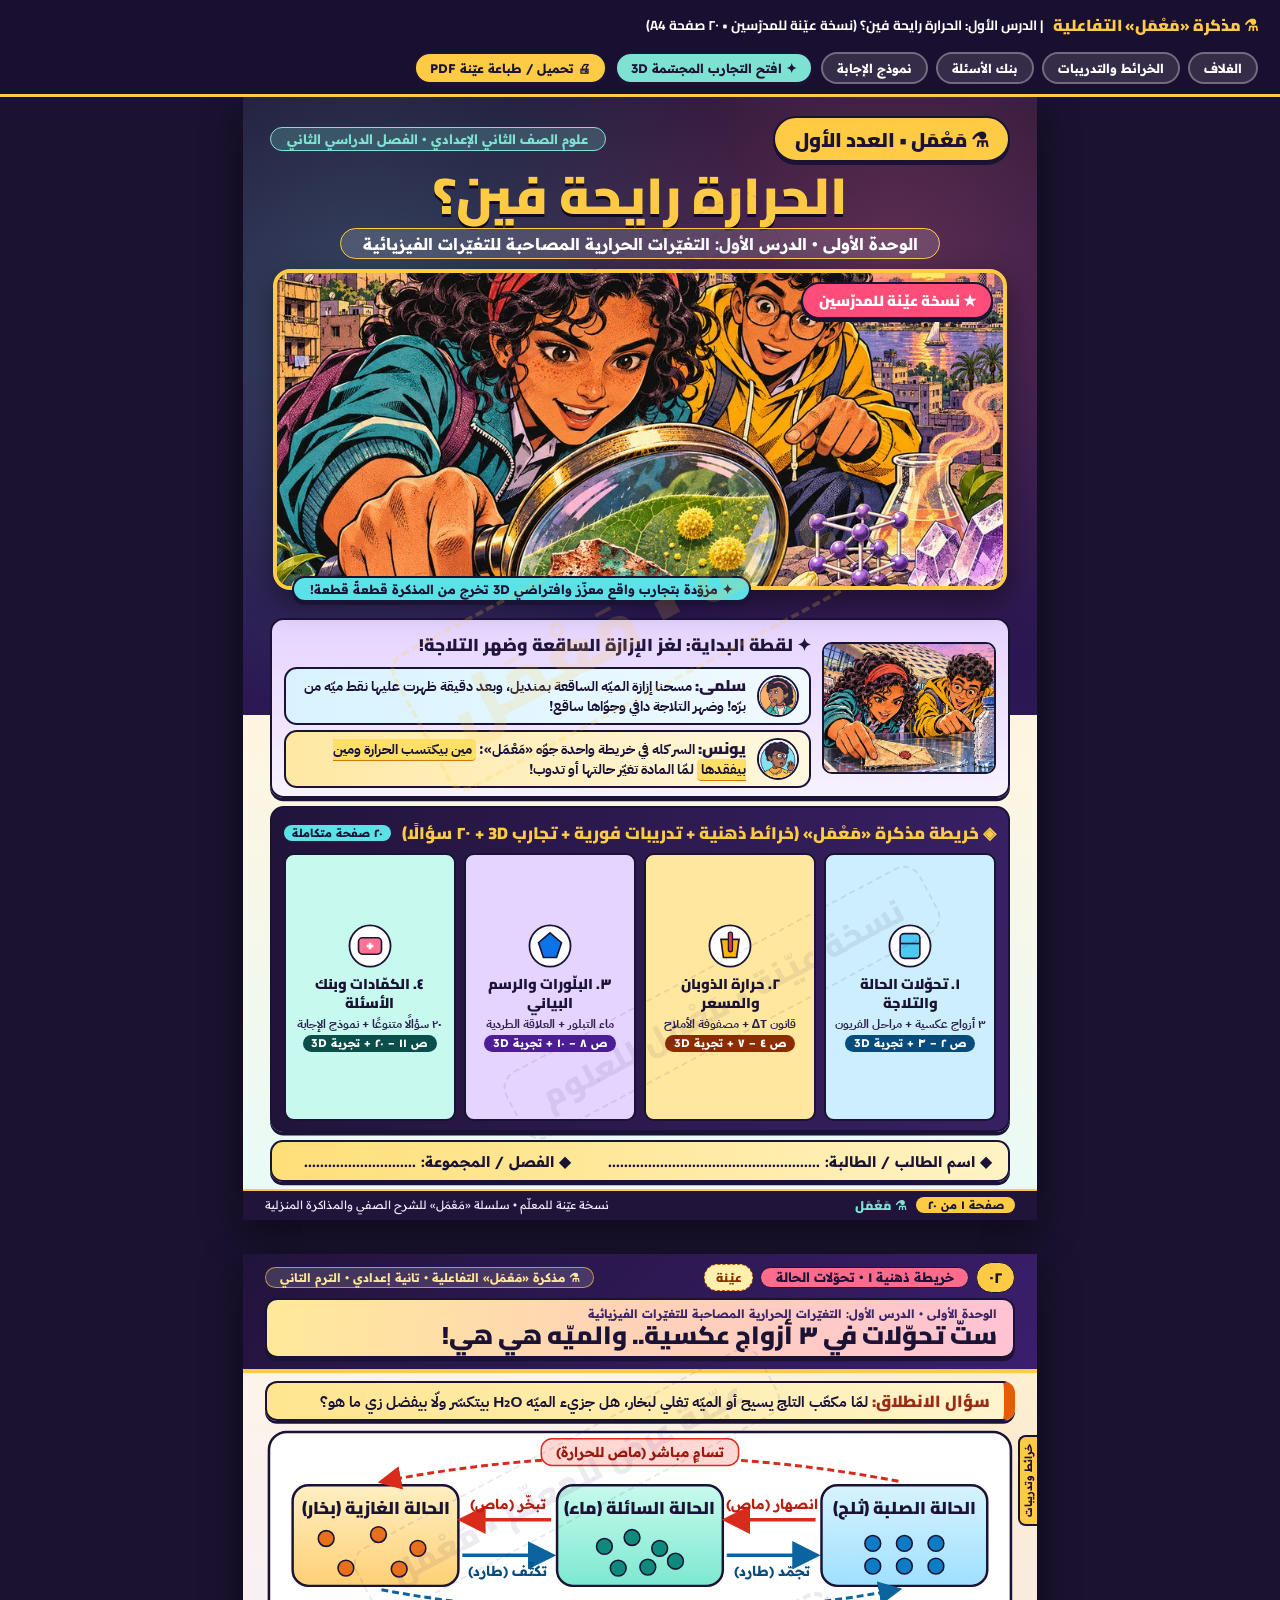
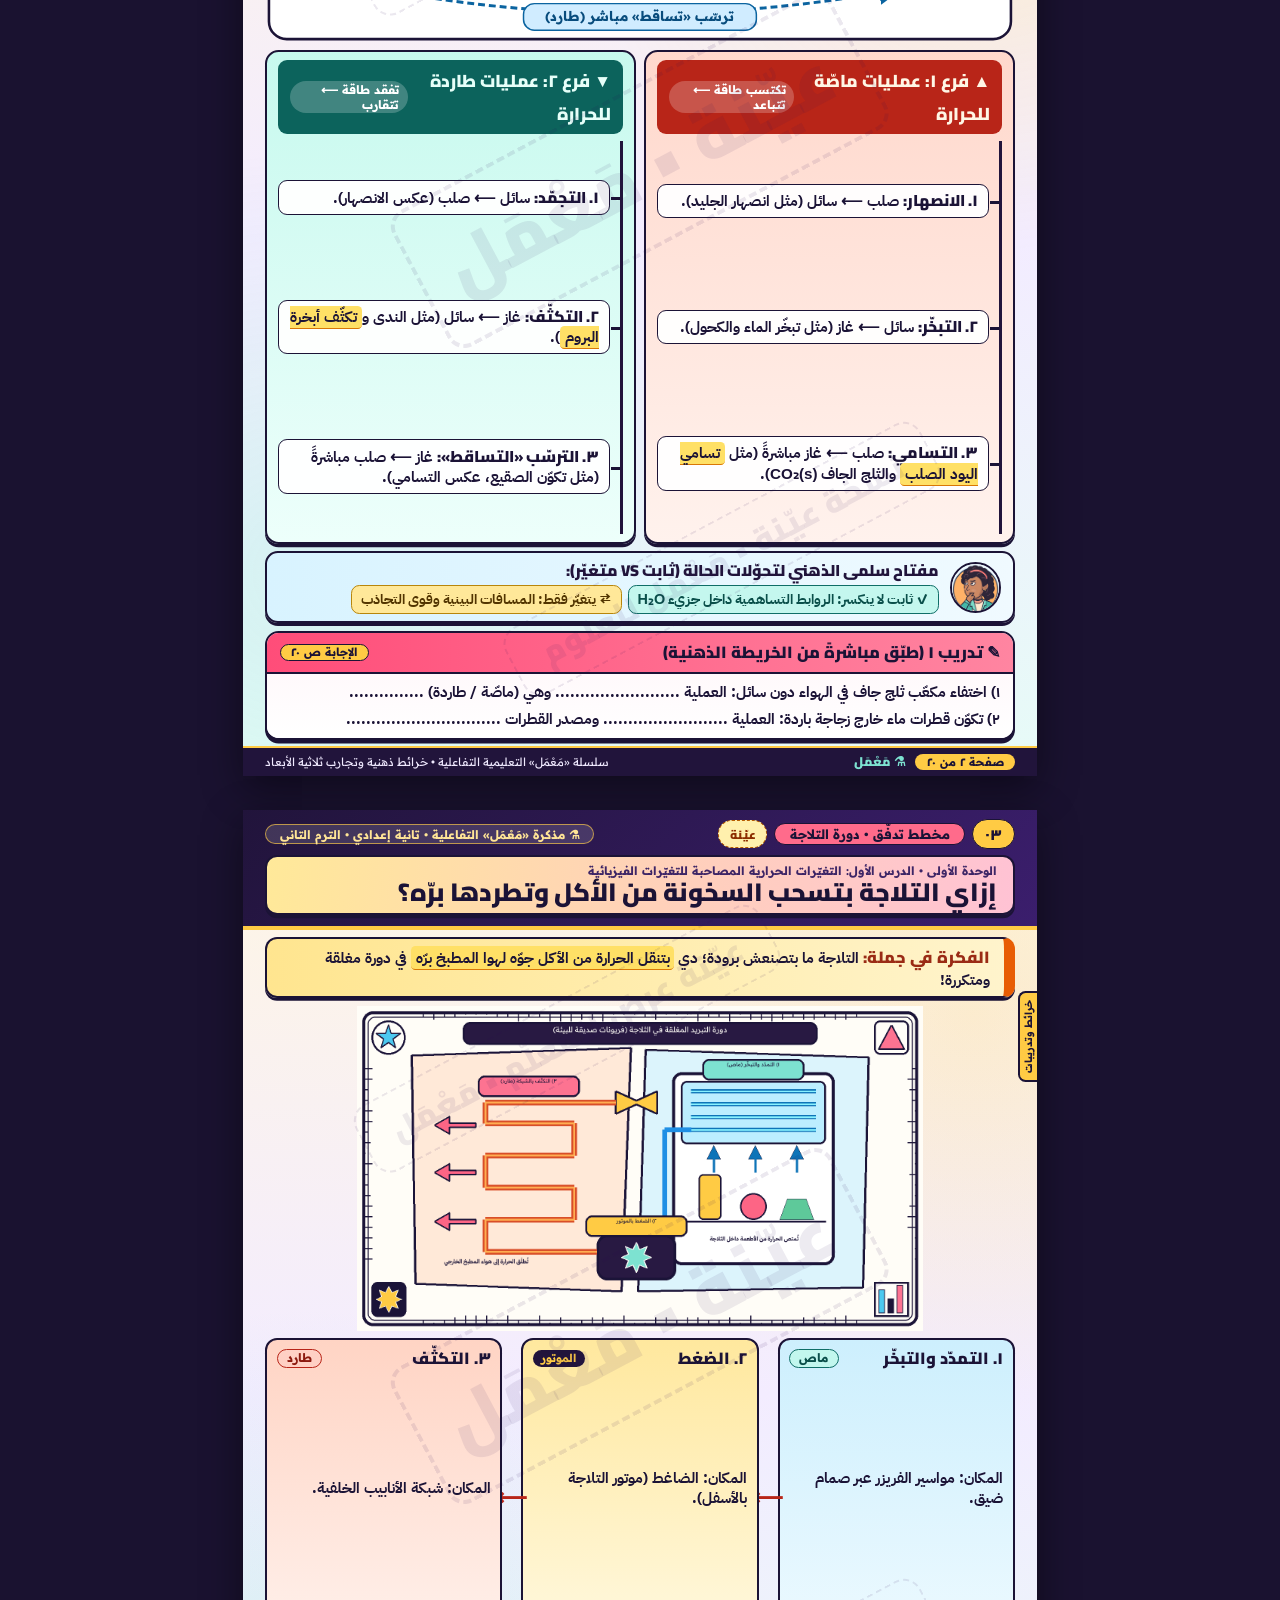
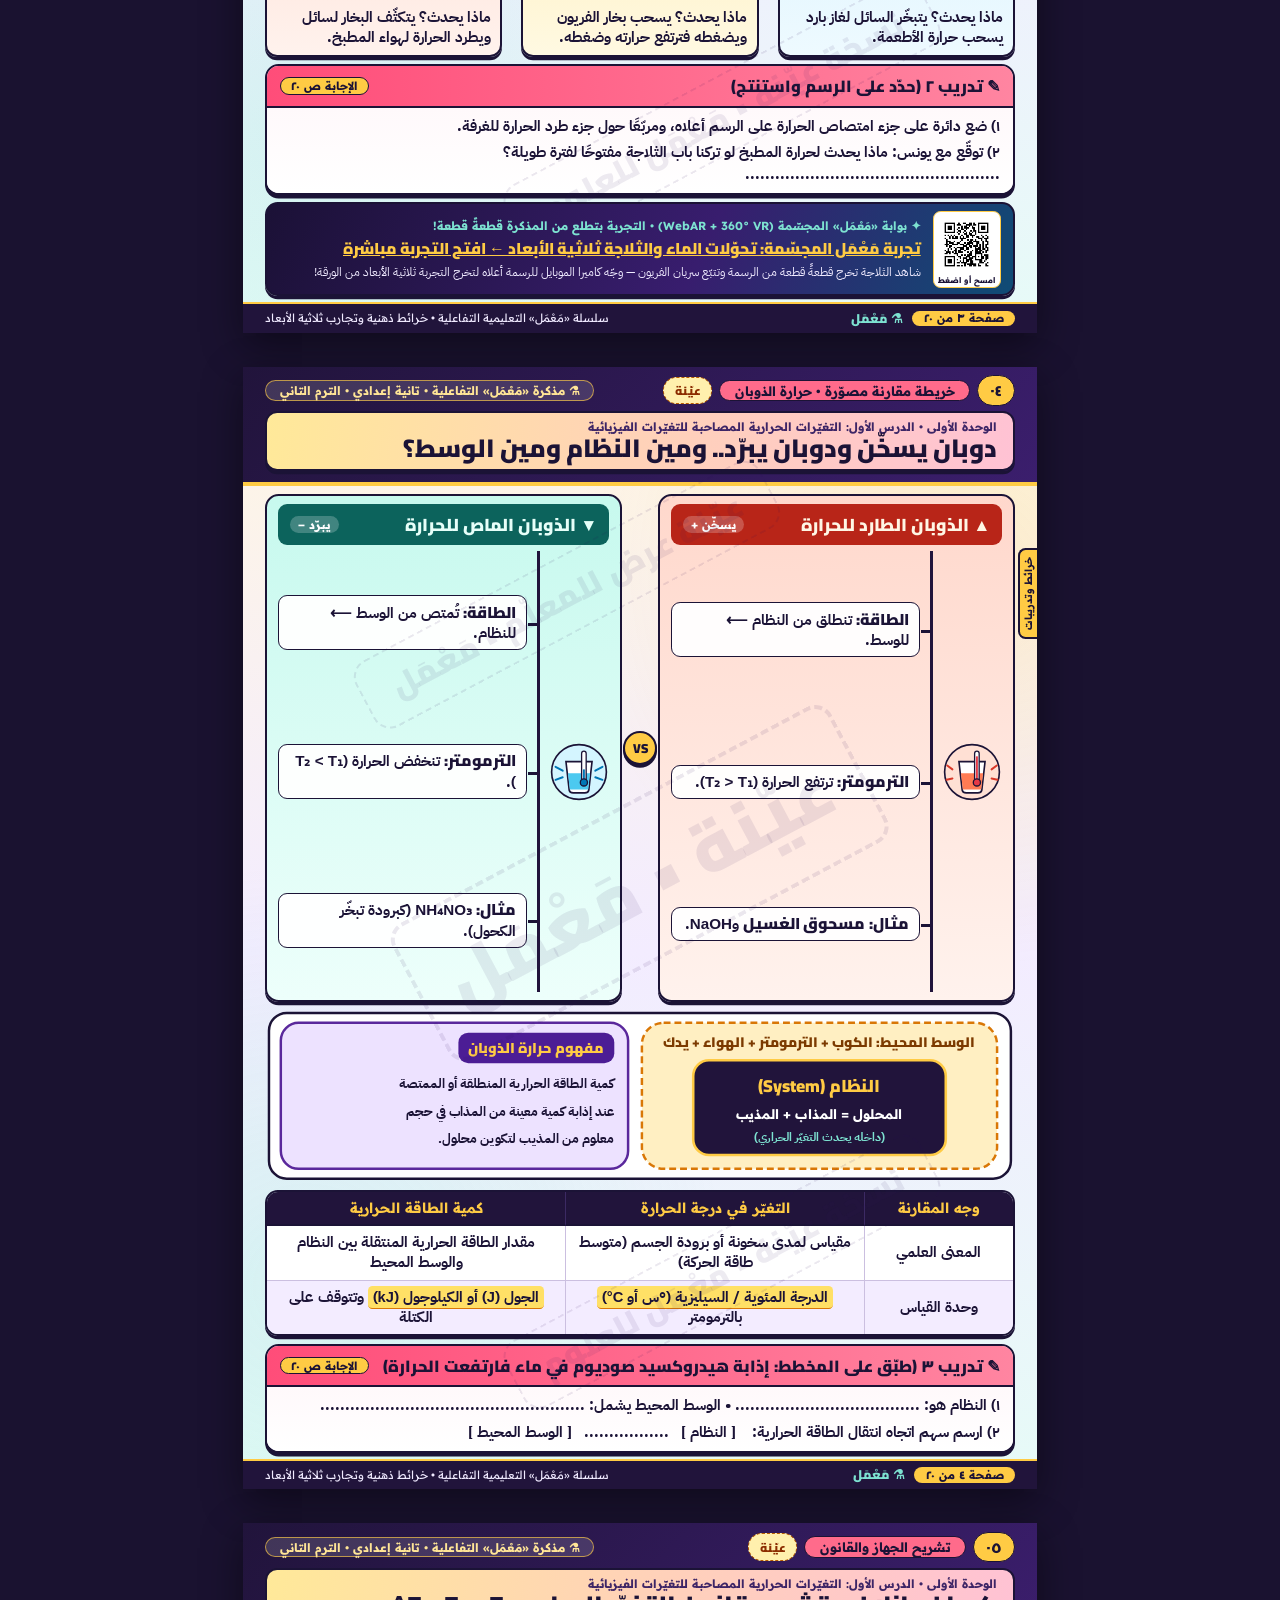
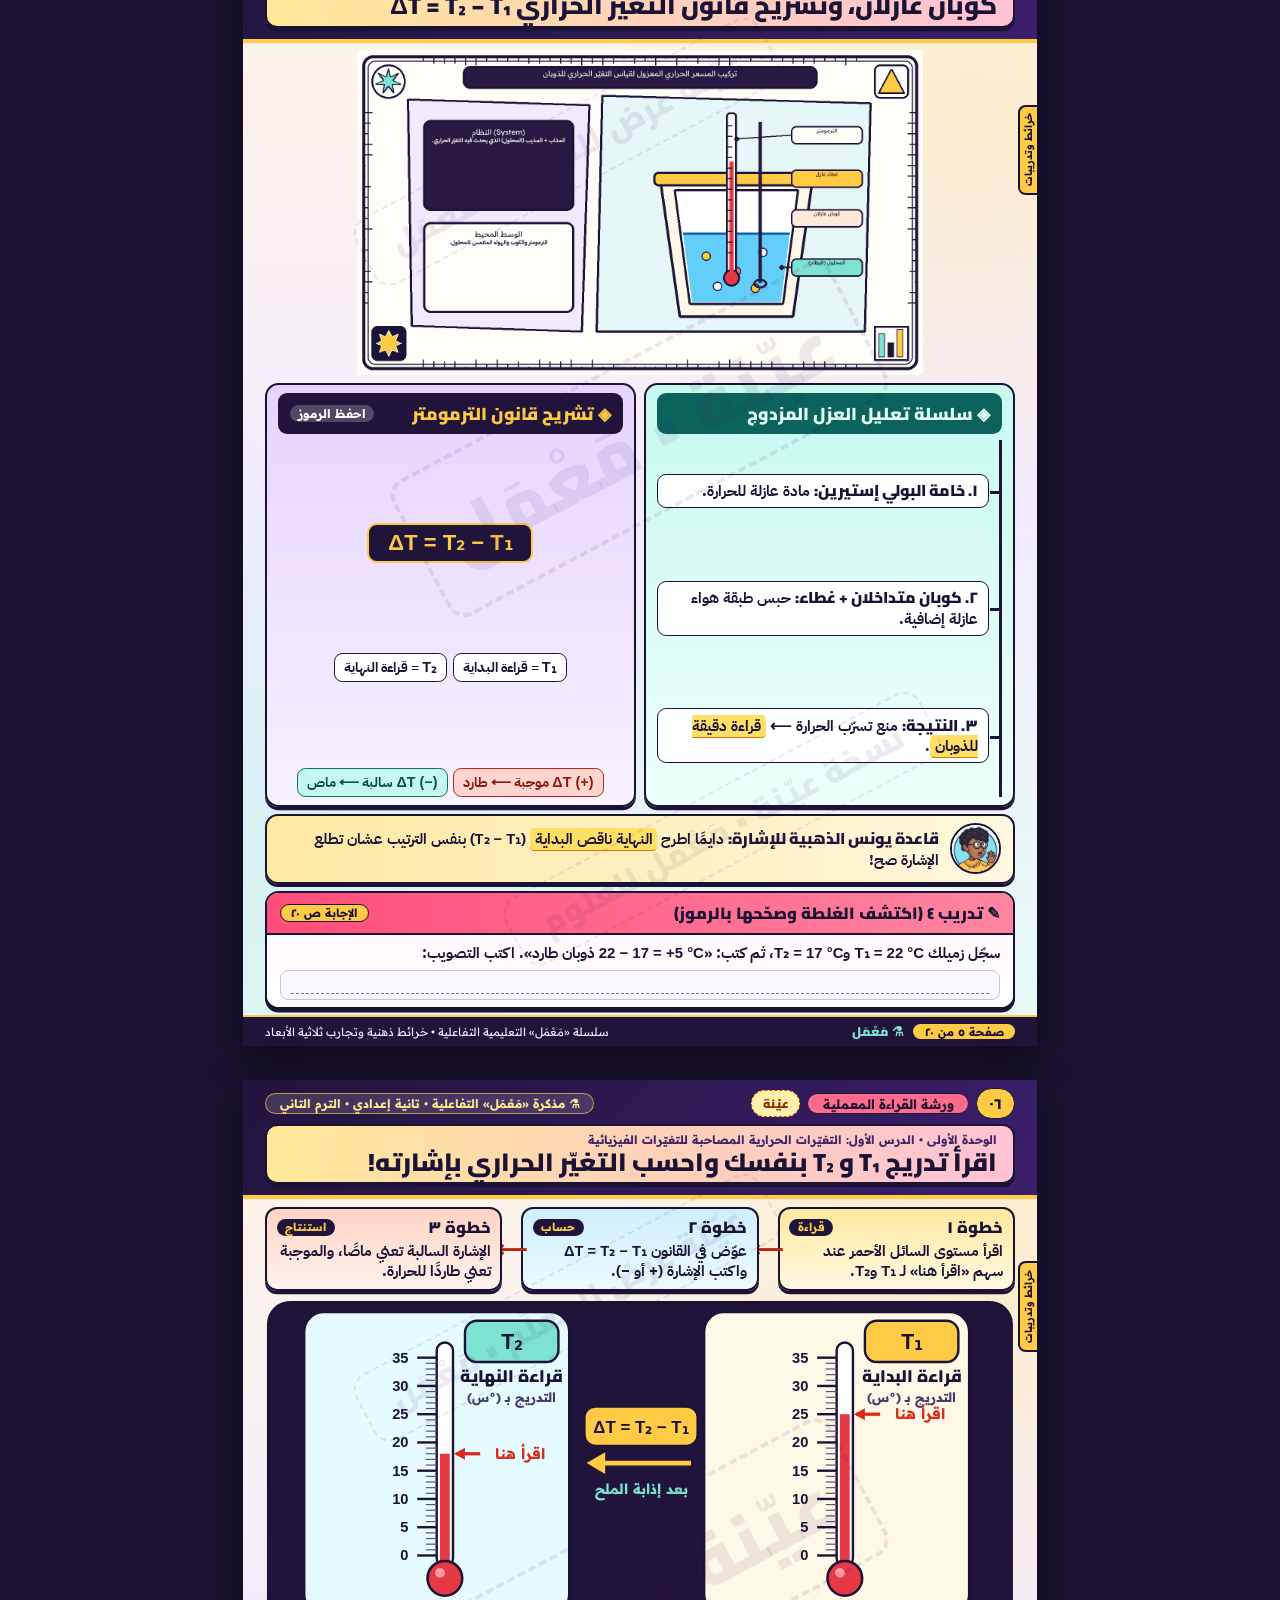
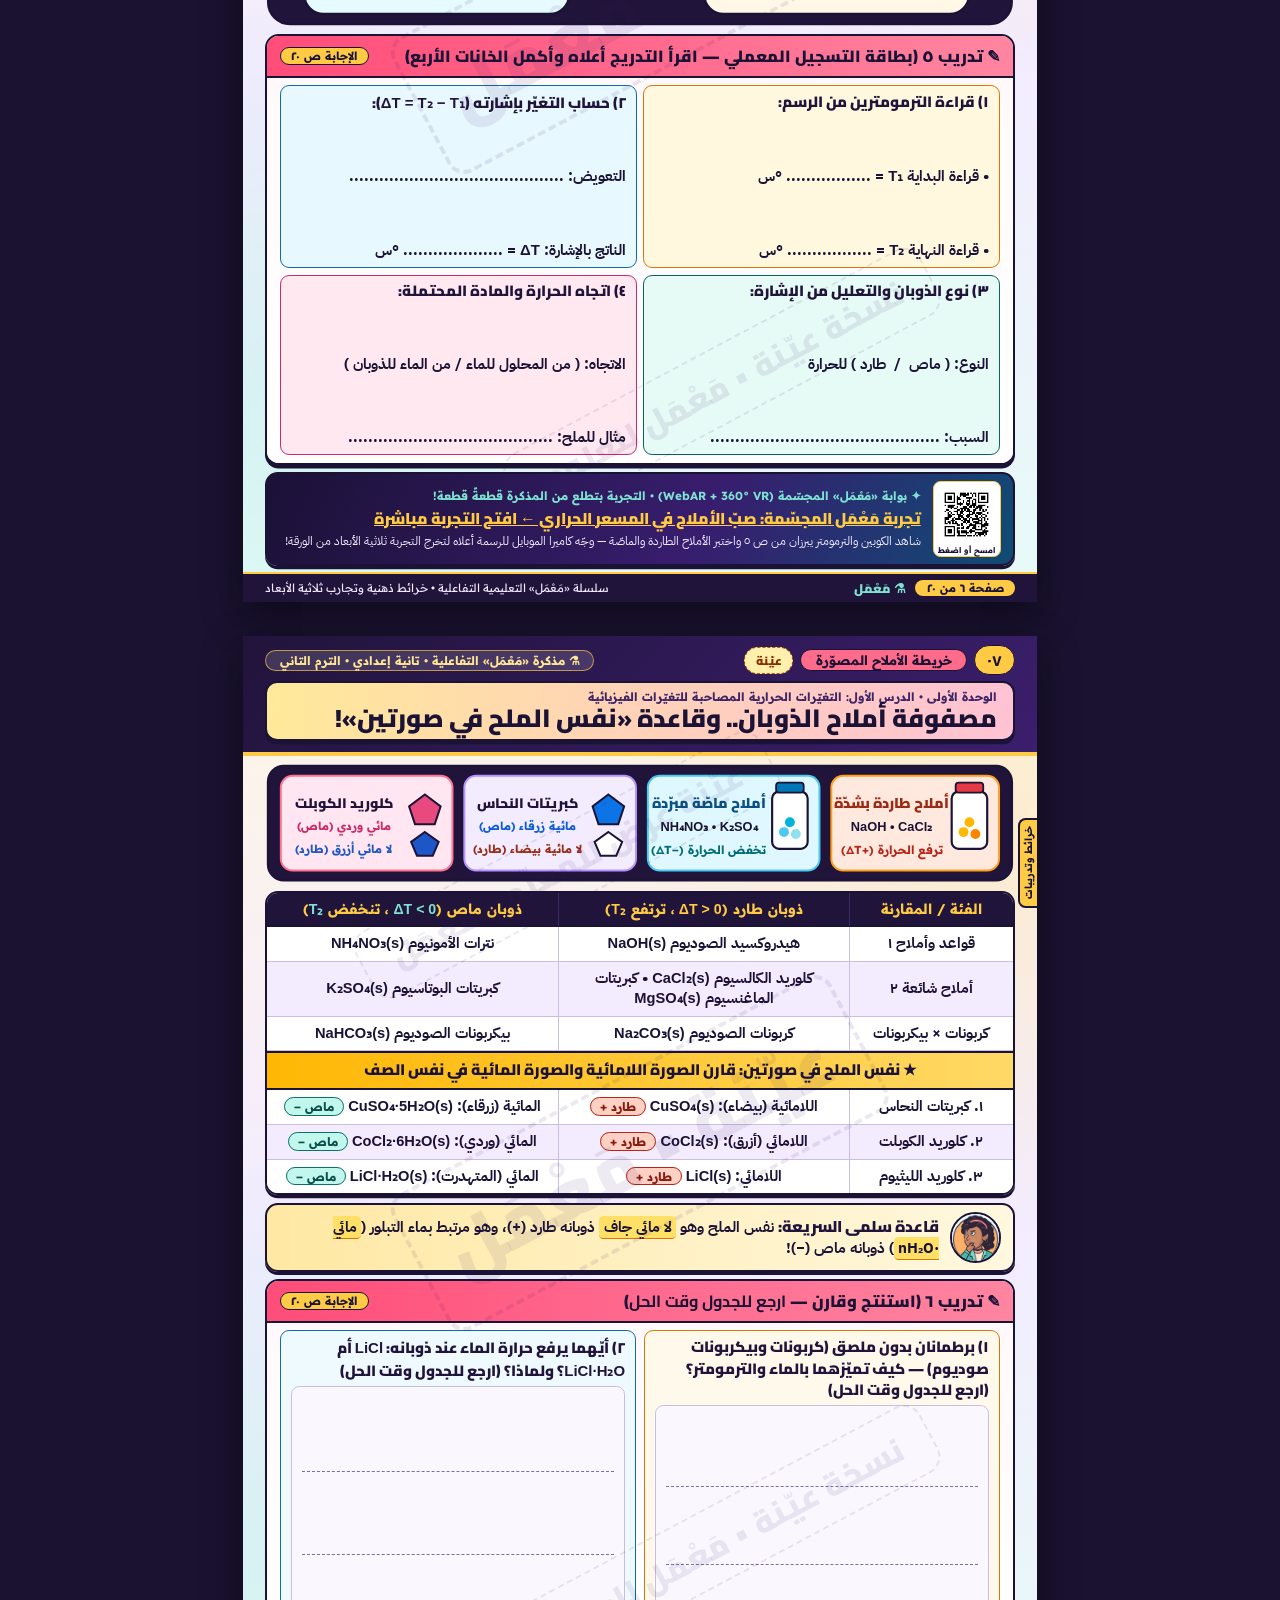
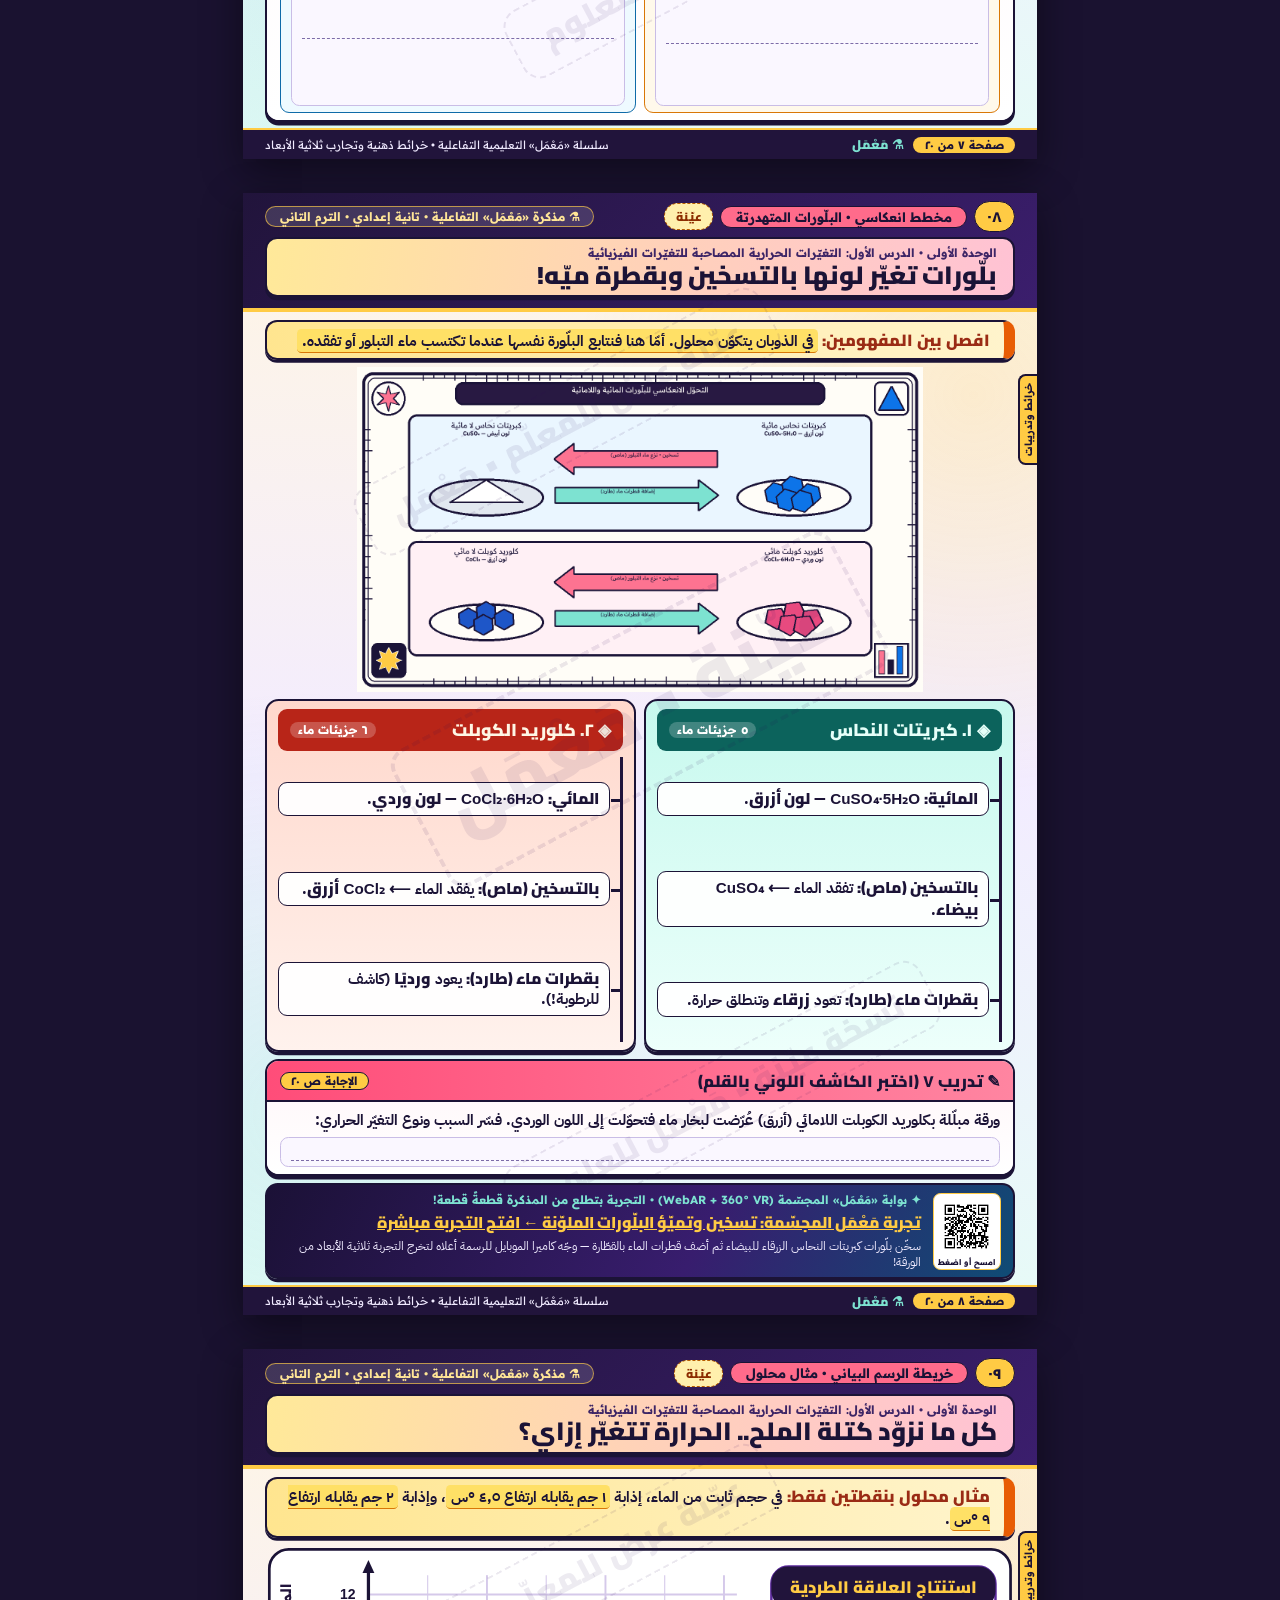
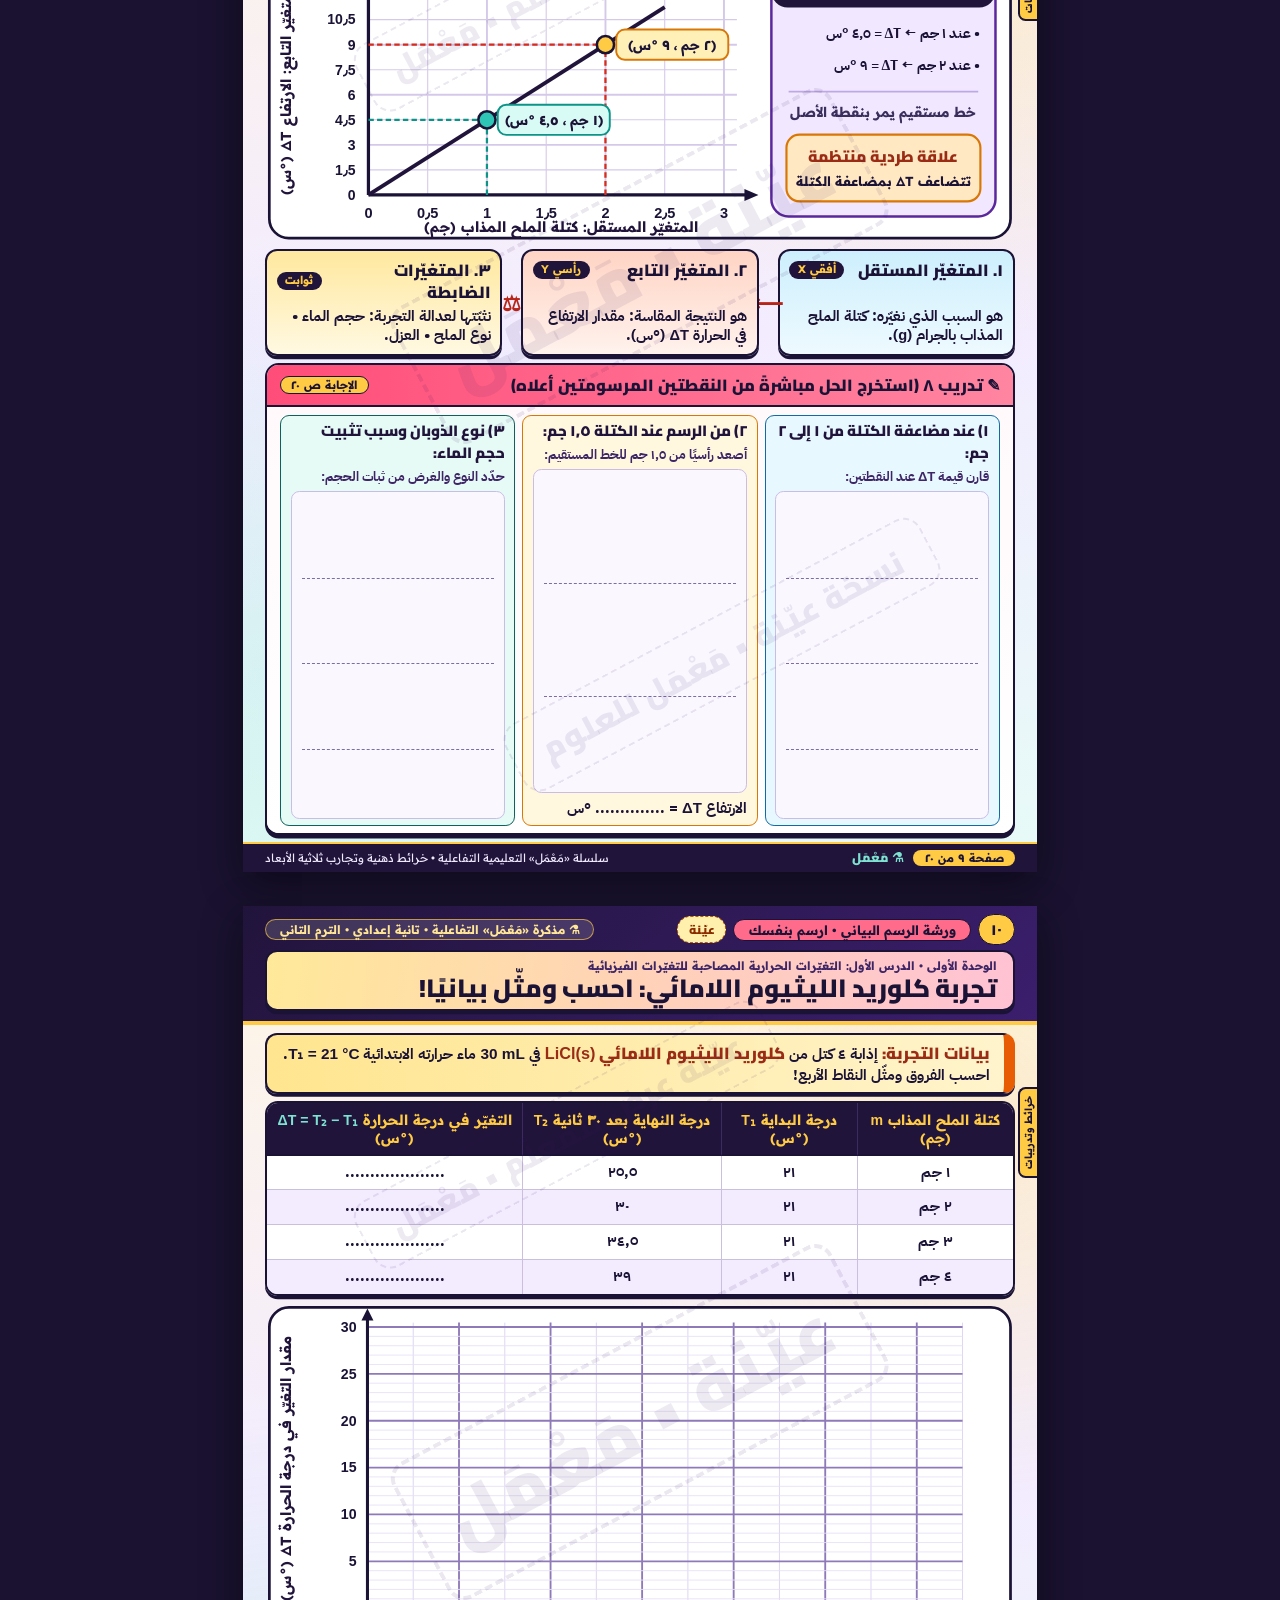
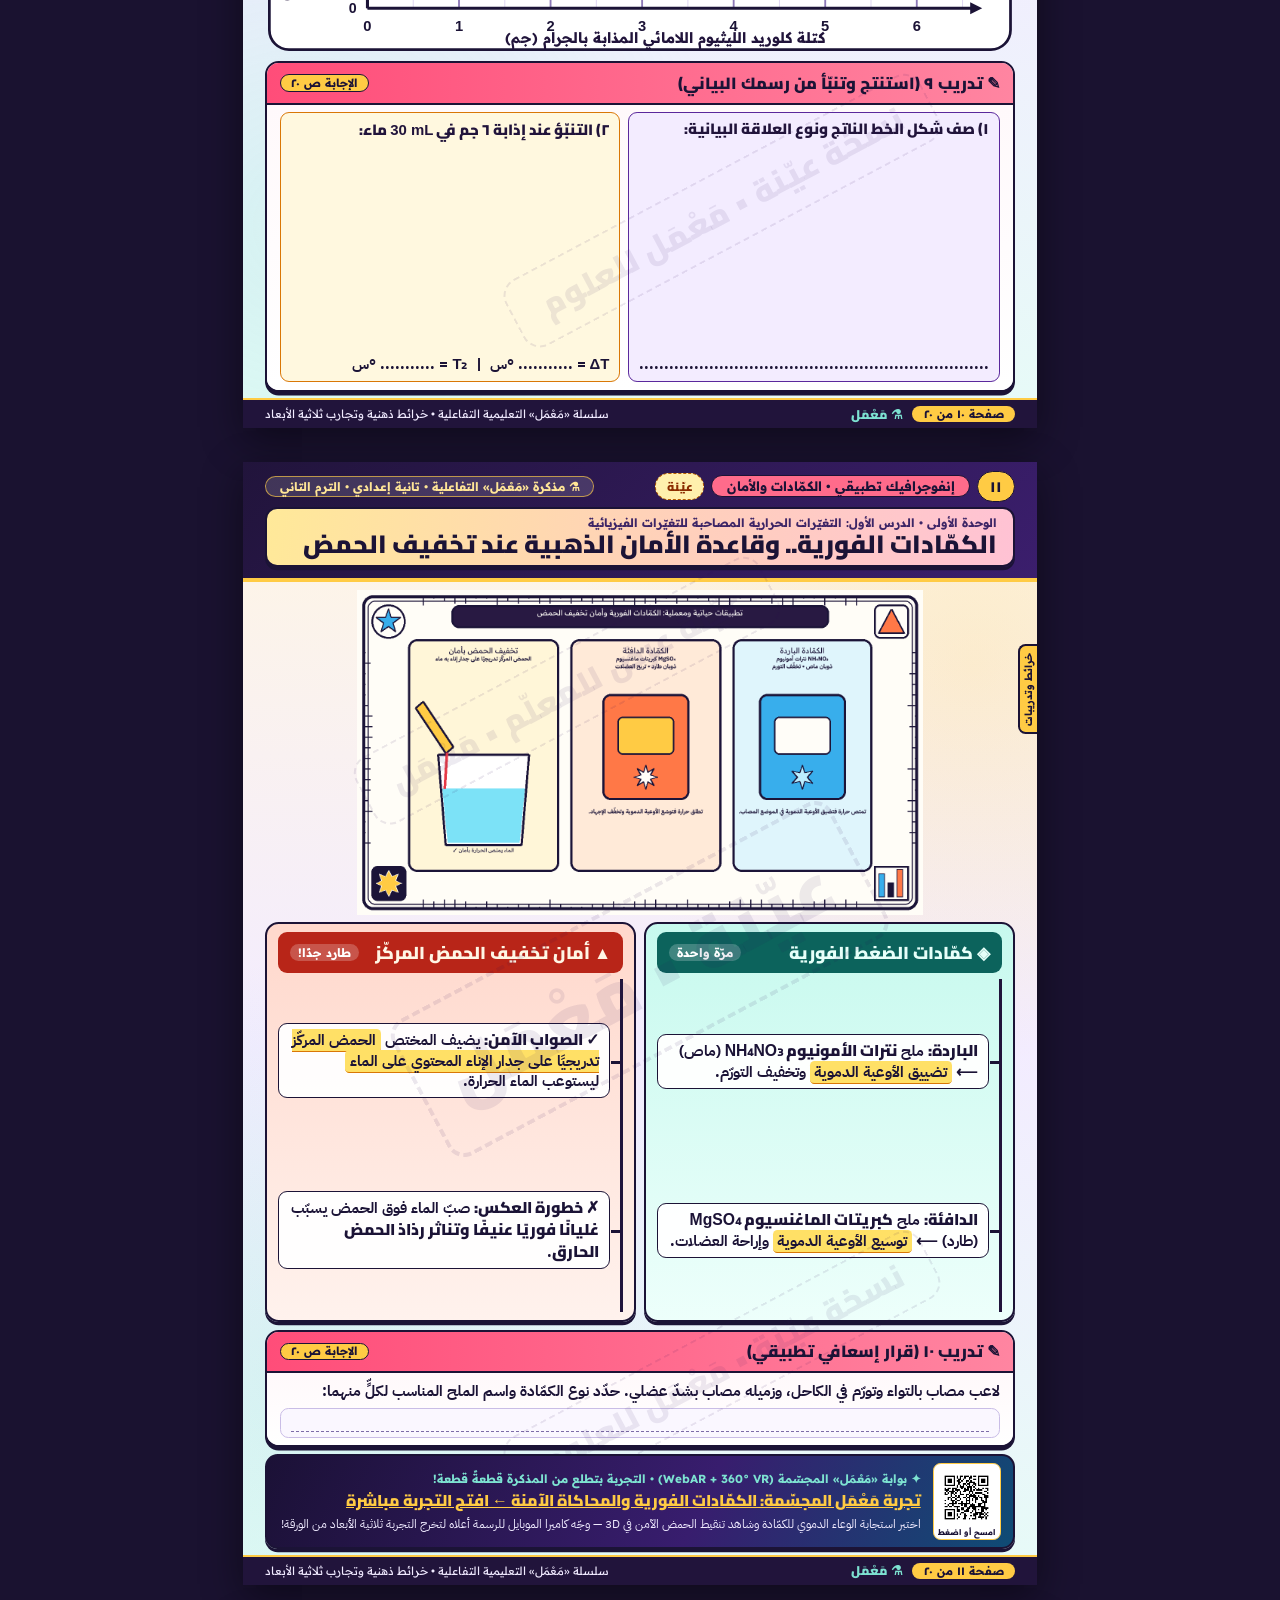
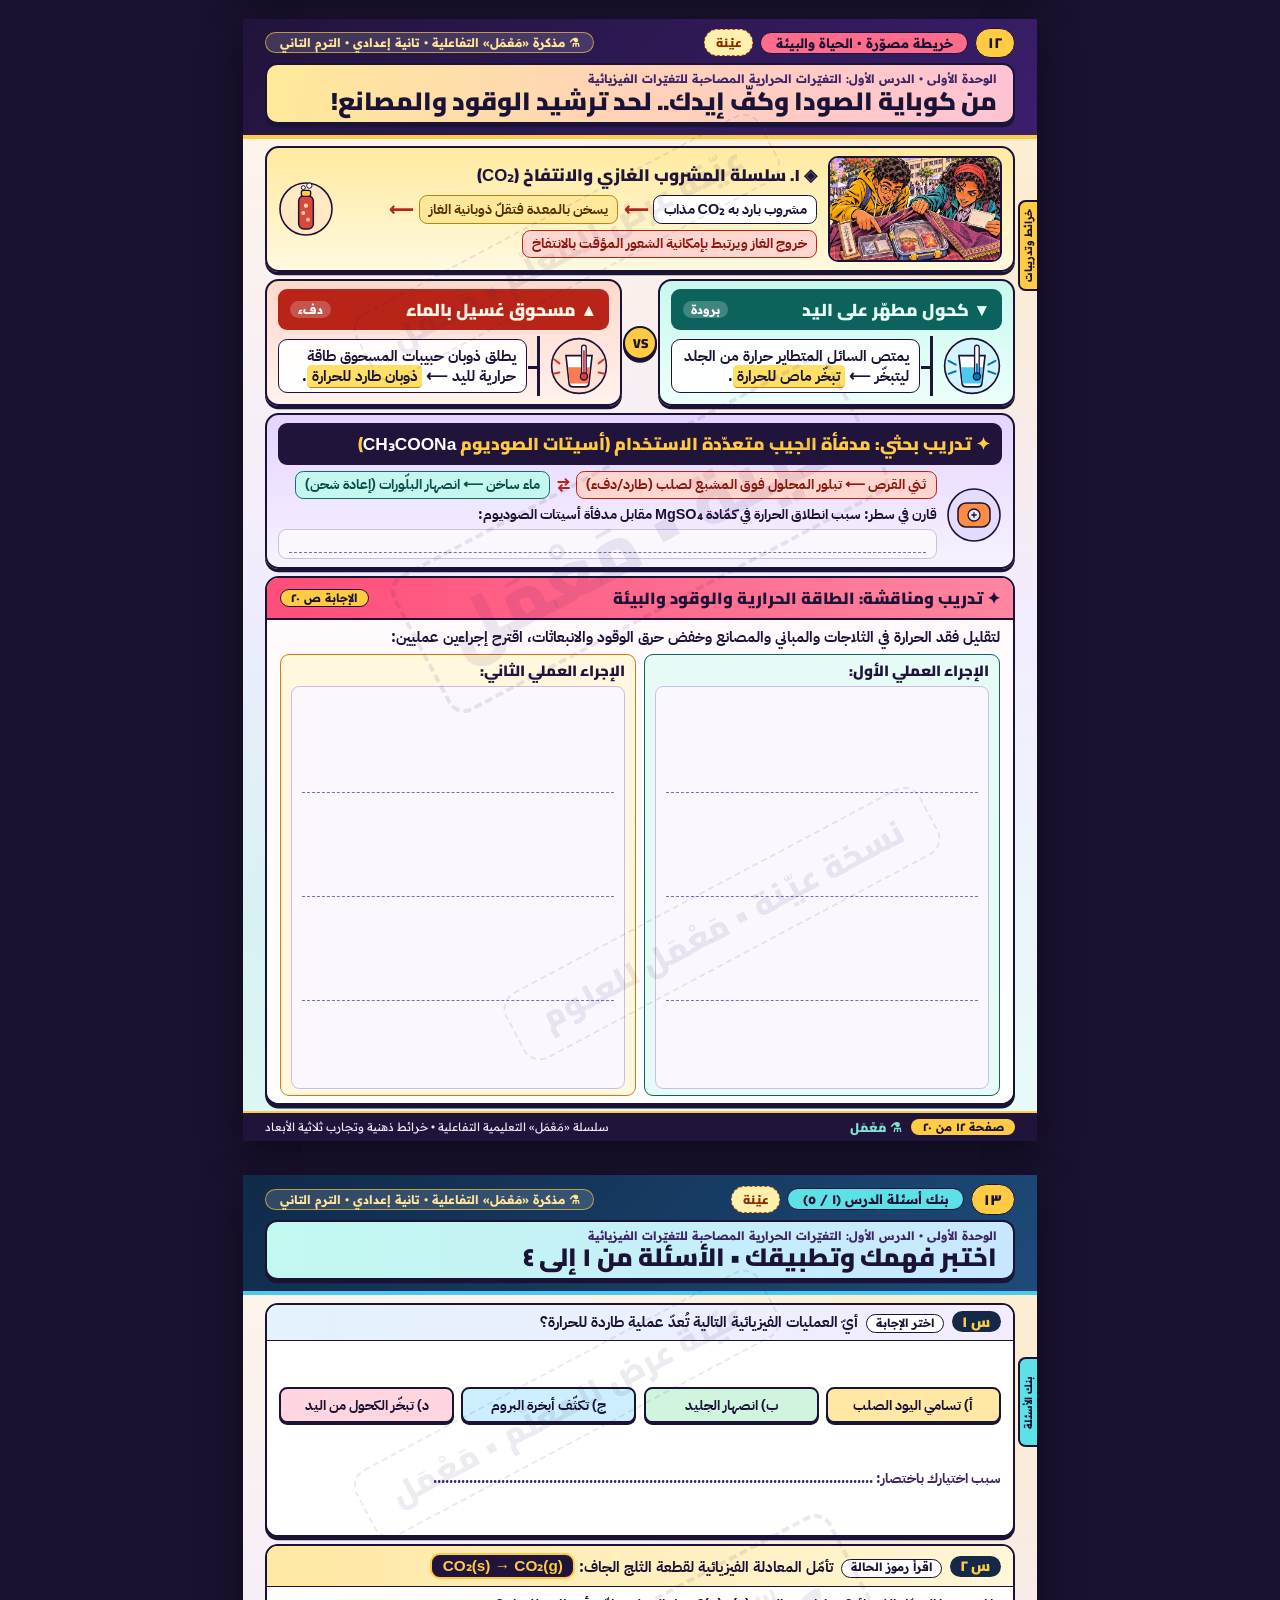
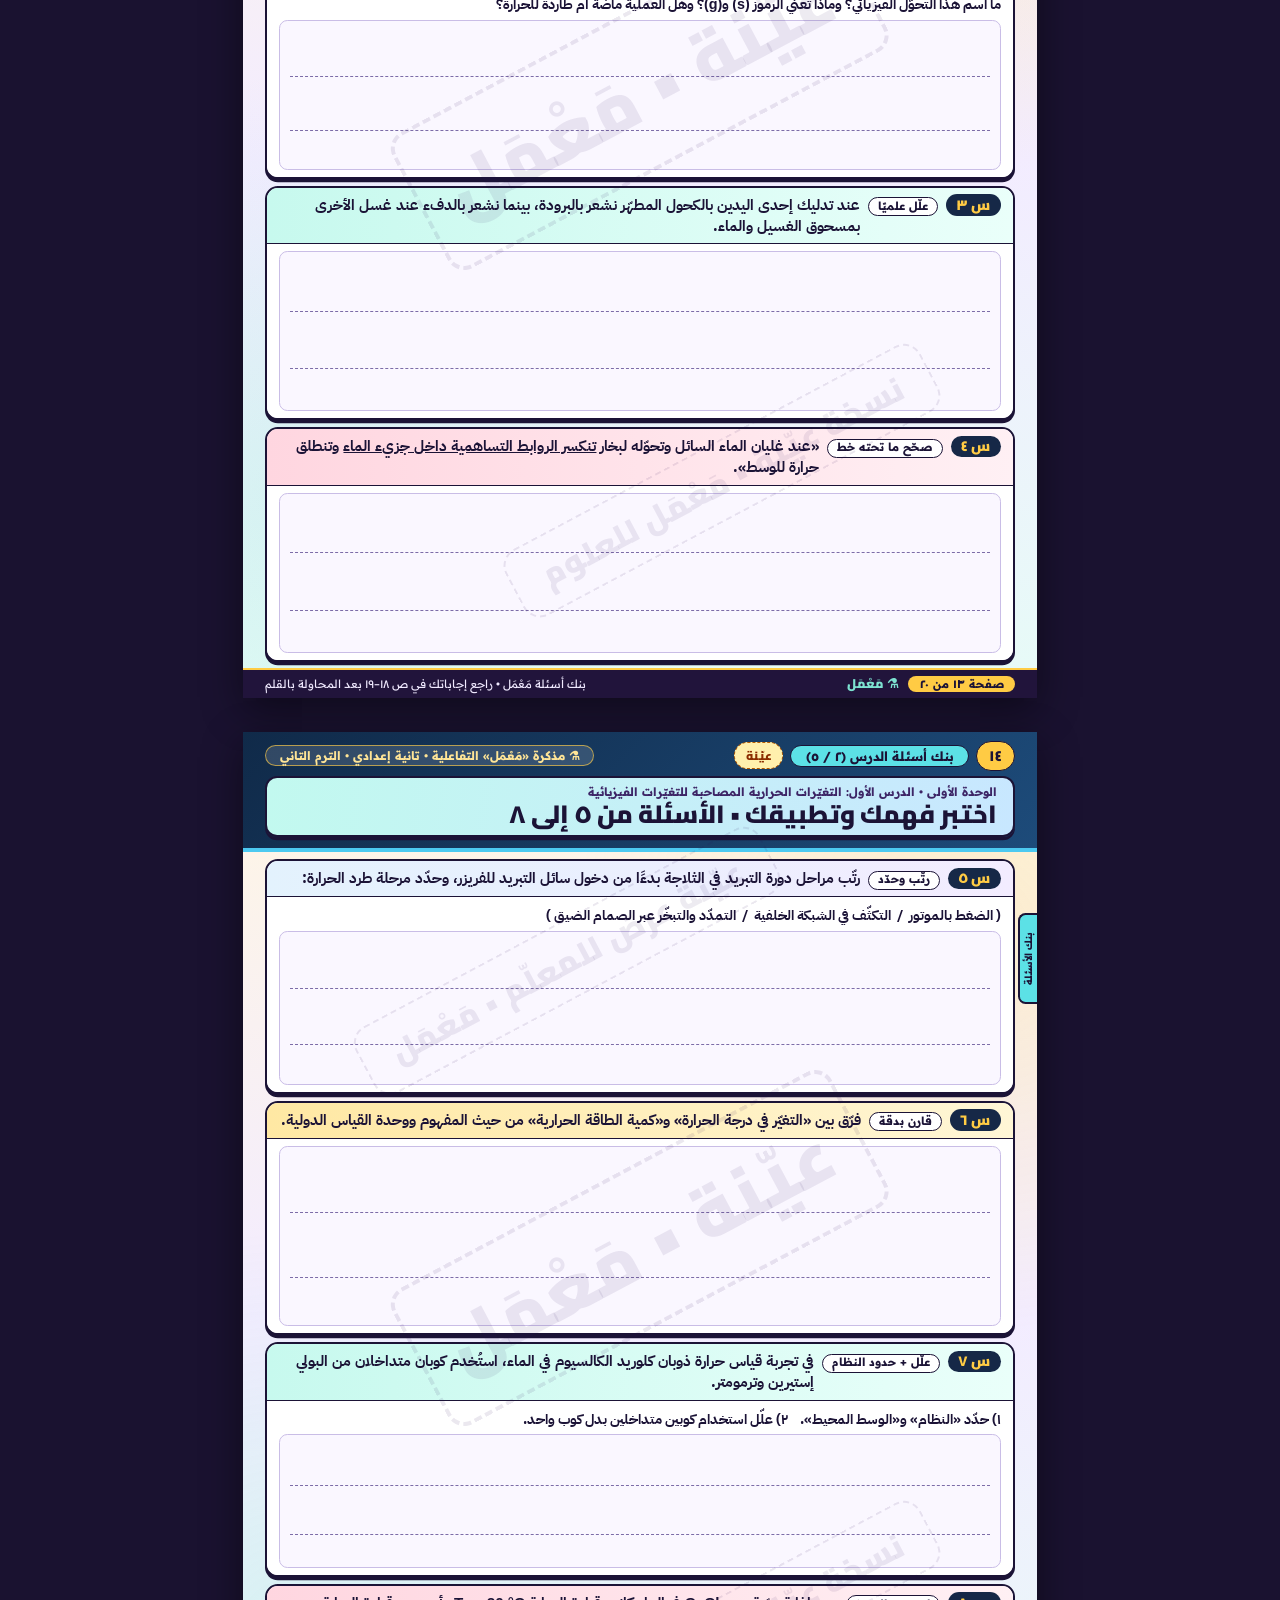
==== commit 56e71a08: "Bring the printed lesson into the interactive lab" ====
--- a/magazine.html
+++ b/magazine.html
@@ -946,13 +946,13 @@
 
         
     <div class="ar-gateway">
-      <a class="qr-box" href="https://initiatives-drain-casting-rep.trycloudflare.com/?exp=phase" target="_blank" rel="noopener" title="افتح التجربة التفاعلية ثلاثية الأبعاد">
+      <a class="qr-box" href="./?exp=phase" target="_blank" rel="noopener" title="افتح التجربة التفاعلية ثلاثية الأبعاد">
         <img src="./targets/qr-phase.png" alt="كود المعمل التفاعلي">
         <span>امسح أو اضغط</span>
       </a>
       <div class="ar-gw-body">
         <div class="ar-gw-eyebrow">✦ بوابة «مَعْمَل» المجسّمة (WebAR + 360° VR) • التجربة بتطلع من المذكرة قطعةً قطعة!</div>
-        <div class="ar-gw-title"><a href="https://initiatives-drain-casting-rep.trycloudflare.com/?exp=phase" target="_blank" rel="noopener">تجربة مَعْمَل المجسّمة: تحوّلات الماء والثلاجة ثلاثية الأبعاد ← افتح التجربة مباشرة</a></div>
+        <div class="ar-gw-title"><a href="./?exp=phase" target="_blank" rel="noopener">تجربة مَعْمَل المجسّمة: تحوّلات الماء والثلاجة ثلاثية الأبعاد ← افتح التجربة مباشرة</a></div>
         <div class="ar-gw-sub">شاهد الثلاجة تخرج قطعةً قطعة من الرسمة وتتبّع سريان الفريون — وجّه كاميرا الموبايل للرسمة أعلاه لتخرج التجربة ثلاثية الأبعاد من الورقة!</div>
       </div>
     </div>
@@ -1305,13 +1305,13 @@
 
         
     <div class="ar-gateway">
-      <a class="qr-box" href="https://initiatives-drain-casting-rep.trycloudflare.com/?exp=calorimeter" target="_blank" rel="noopener" title="افتح التجربة التفاعلية ثلاثية الأبعاد">
+      <a class="qr-box" href="./?exp=calorimeter" target="_blank" rel="noopener" title="افتح التجربة التفاعلية ثلاثية الأبعاد">
         <img src="./targets/qr-calorimeter.png" alt="كود المعمل التفاعلي">
         <span>امسح أو اضغط</span>
       </a>
       <div class="ar-gw-body">
         <div class="ar-gw-eyebrow">✦ بوابة «مَعْمَل» المجسّمة (WebAR + 360° VR) • التجربة بتطلع من المذكرة قطعةً قطعة!</div>
-        <div class="ar-gw-title"><a href="https://initiatives-drain-casting-rep.trycloudflare.com/?exp=calorimeter" target="_blank" rel="noopener">تجربة مَعْمَل المجسّمة: صبّ الأملاح في المسعر الحراري ← افتح التجربة مباشرة</a></div>
+        <div class="ar-gw-title"><a href="./?exp=calorimeter" target="_blank" rel="noopener">تجربة مَعْمَل المجسّمة: صبّ الأملاح في المسعر الحراري ← افتح التجربة مباشرة</a></div>
         <div class="ar-gw-sub">شاهد الكوبين والترمومتر يبرزان من ص ٥ واختبر الأملاح الطاردة والماصّة — وجّه كاميرا الموبايل للرسمة أعلاه لتخرج التجربة ثلاثية الأبعاد من الورقة!</div>
       </div>
     </div>
@@ -1529,13 +1529,13 @@
 
         
     <div class="ar-gateway">
-      <a class="qr-box" href="https://initiatives-drain-casting-rep.trycloudflare.com/?exp=crystals" target="_blank" rel="noopener" title="افتح التجربة التفاعلية ثلاثية الأبعاد">
+      <a class="qr-box" href="./?exp=crystals" target="_blank" rel="noopener" title="افتح التجربة التفاعلية ثلاثية الأبعاد">
         <img src="./targets/qr-crystals.png" alt="كود المعمل التفاعلي">
         <span>امسح أو اضغط</span>
       </a>
       <div class="ar-gw-body">
         <div class="ar-gw-eyebrow">✦ بوابة «مَعْمَل» المجسّمة (WebAR + 360° VR) • التجربة بتطلع من المذكرة قطعةً قطعة!</div>
-        <div class="ar-gw-title"><a href="https://initiatives-drain-casting-rep.trycloudflare.com/?exp=crystals" target="_blank" rel="noopener">تجربة مَعْمَل المجسّمة: تسخين وتميّؤ البلّورات الملوّنة ← افتح التجربة مباشرة</a></div>
+        <div class="ar-gw-title"><a href="./?exp=crystals" target="_blank" rel="noopener">تجربة مَعْمَل المجسّمة: تسخين وتميّؤ البلّورات الملوّنة ← افتح التجربة مباشرة</a></div>
         <div class="ar-gw-sub">سخّن بلّورات كبريتات النحاس الزرقاء للبيضاء ثم أضف قطرات الماء بالقطّارة — وجّه كاميرا الموبايل للرسمة أعلاه لتخرج التجربة ثلاثية الأبعاد من الورقة!</div>
       </div>
     </div>
@@ -1819,13 +1819,13 @@
 
         
     <div class="ar-gateway">
-      <a class="qr-box" href="https://initiatives-drain-casting-rep.trycloudflare.com/?exp=packs" target="_blank" rel="noopener" title="افتح التجربة التفاعلية ثلاثية الأبعاد">
+      <a class="qr-box" href="./?exp=packs" target="_blank" rel="noopener" title="افتح التجربة التفاعلية ثلاثية الأبعاد">
         <img src="./targets/qr-packs.png" alt="كود المعمل التفاعلي">
         <span>امسح أو اضغط</span>
       </a>
       <div class="ar-gw-body">
         <div class="ar-gw-eyebrow">✦ بوابة «مَعْمَل» المجسّمة (WebAR + 360° VR) • التجربة بتطلع من المذكرة قطعةً قطعة!</div>
-        <div class="ar-gw-title"><a href="https://initiatives-drain-casting-rep.trycloudflare.com/?exp=packs" target="_blank" rel="noopener">تجربة مَعْمَل المجسّمة: الكمّادات الفورية والمحاكاة الآمنة ← افتح التجربة مباشرة</a></div>
+        <div class="ar-gw-title"><a href="./?exp=packs" target="_blank" rel="noopener">تجربة مَعْمَل المجسّمة: الكمّادات الفورية والمحاكاة الآمنة ← افتح التجربة مباشرة</a></div>
         <div class="ar-gw-sub">اختبر استجابة الوعاء الدموي للكمّادة وشاهد تنقيط الحمض الآمن في 3D — وجّه كاميرا الموبايل للرسمة أعلاه لتخرج التجربة ثلاثية الأبعاد من الورقة!</div>
       </div>
     </div>
